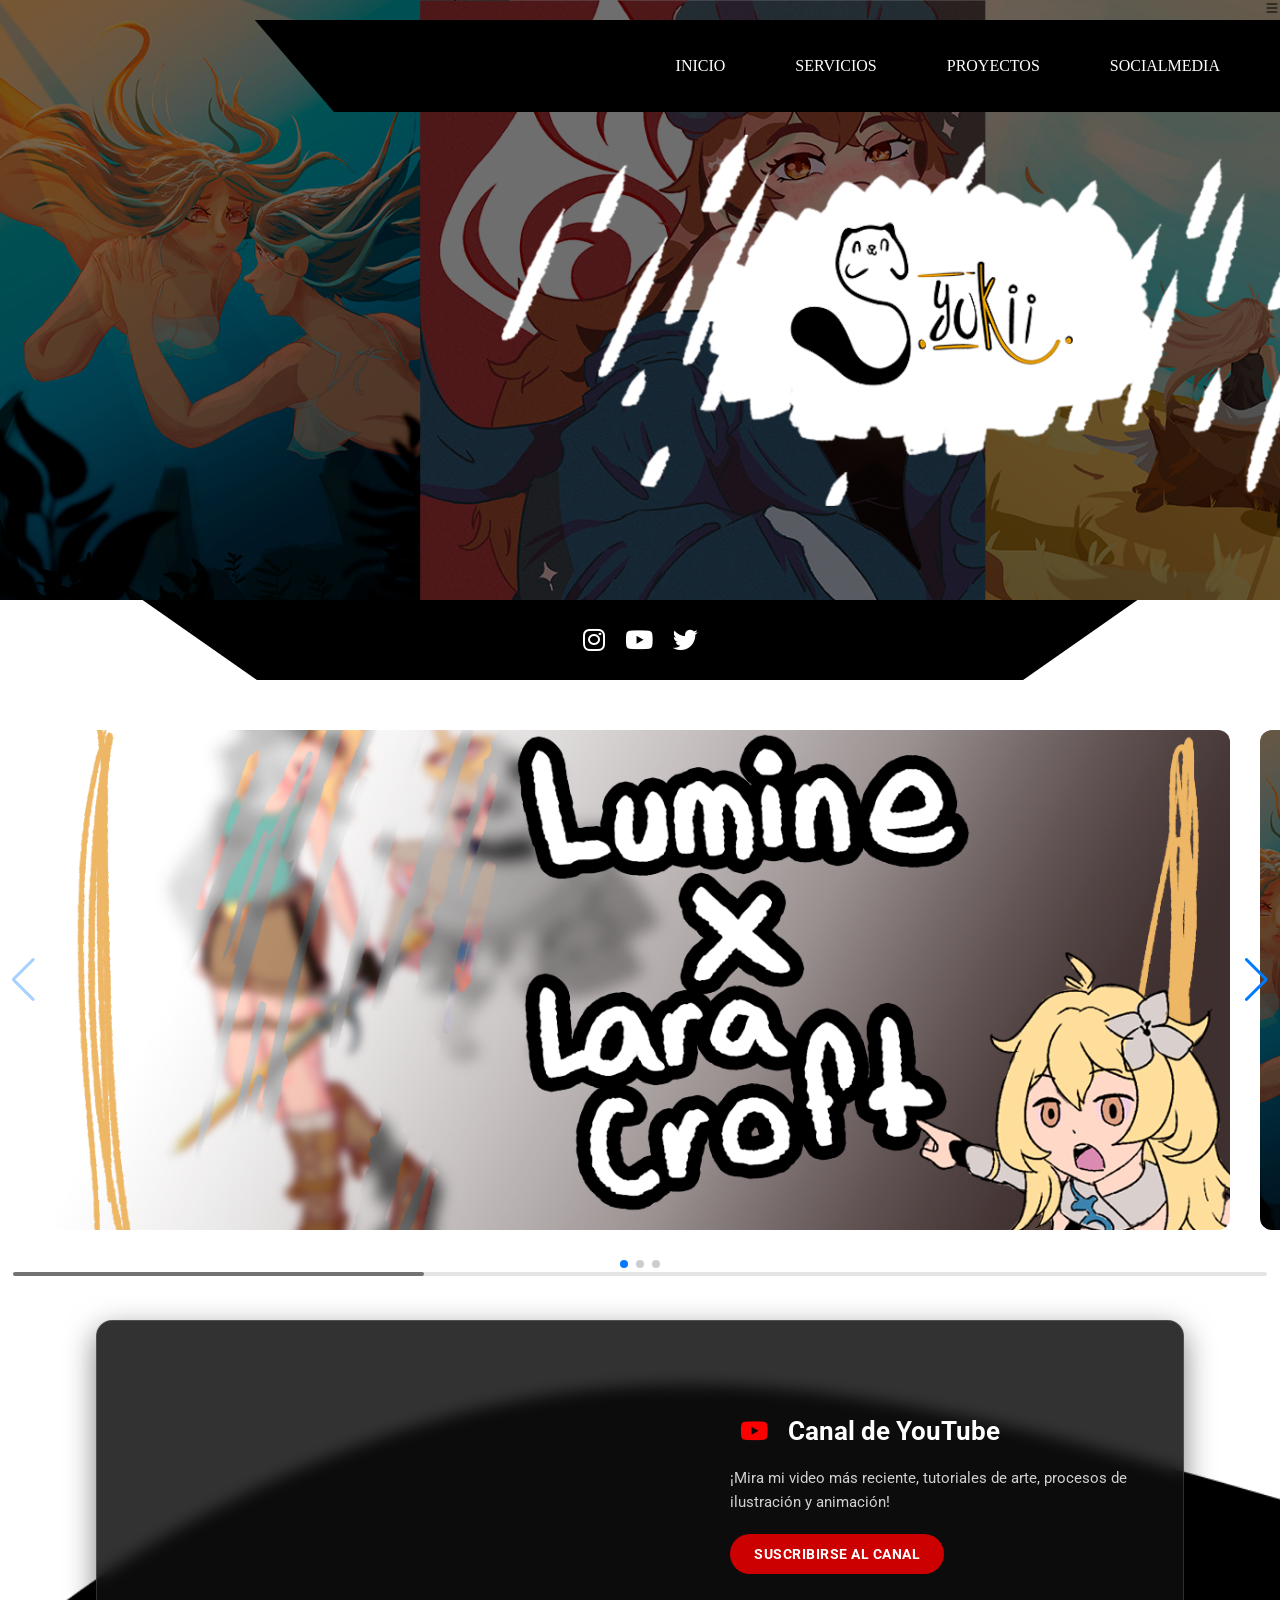
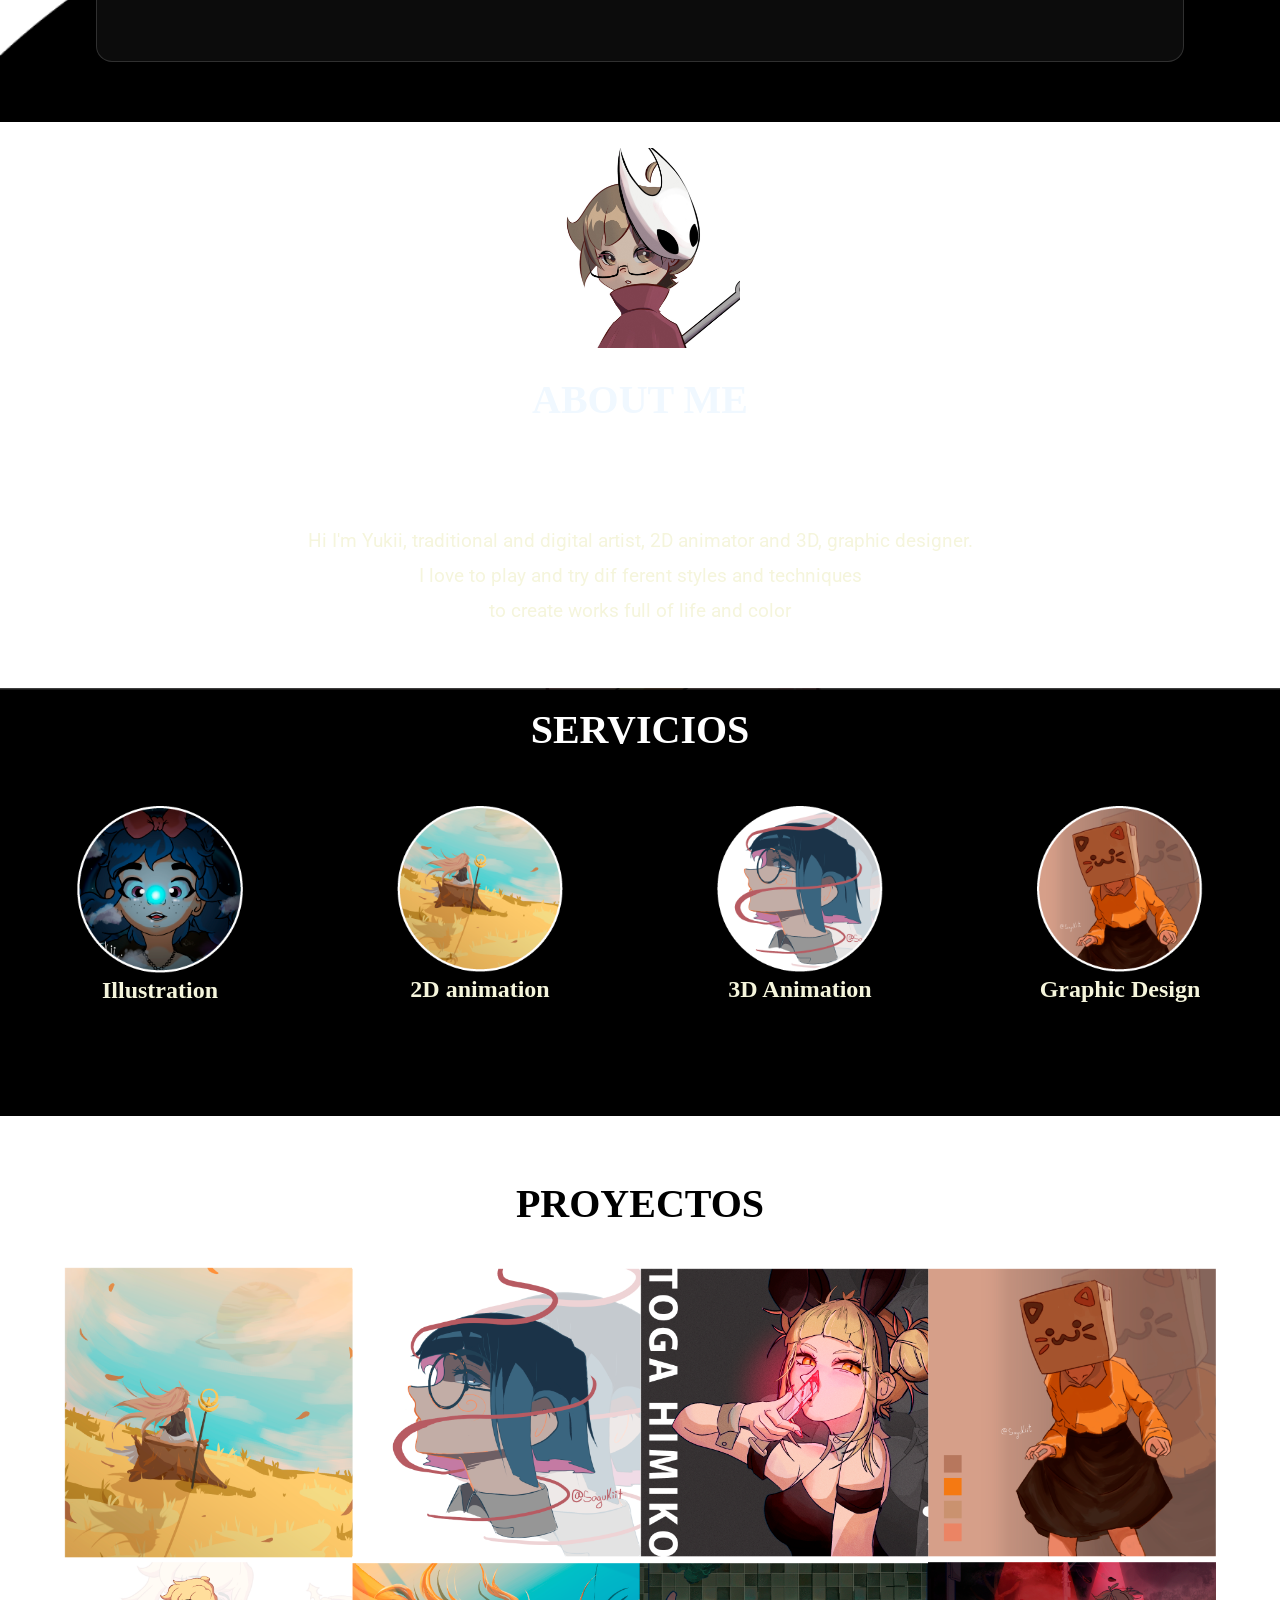
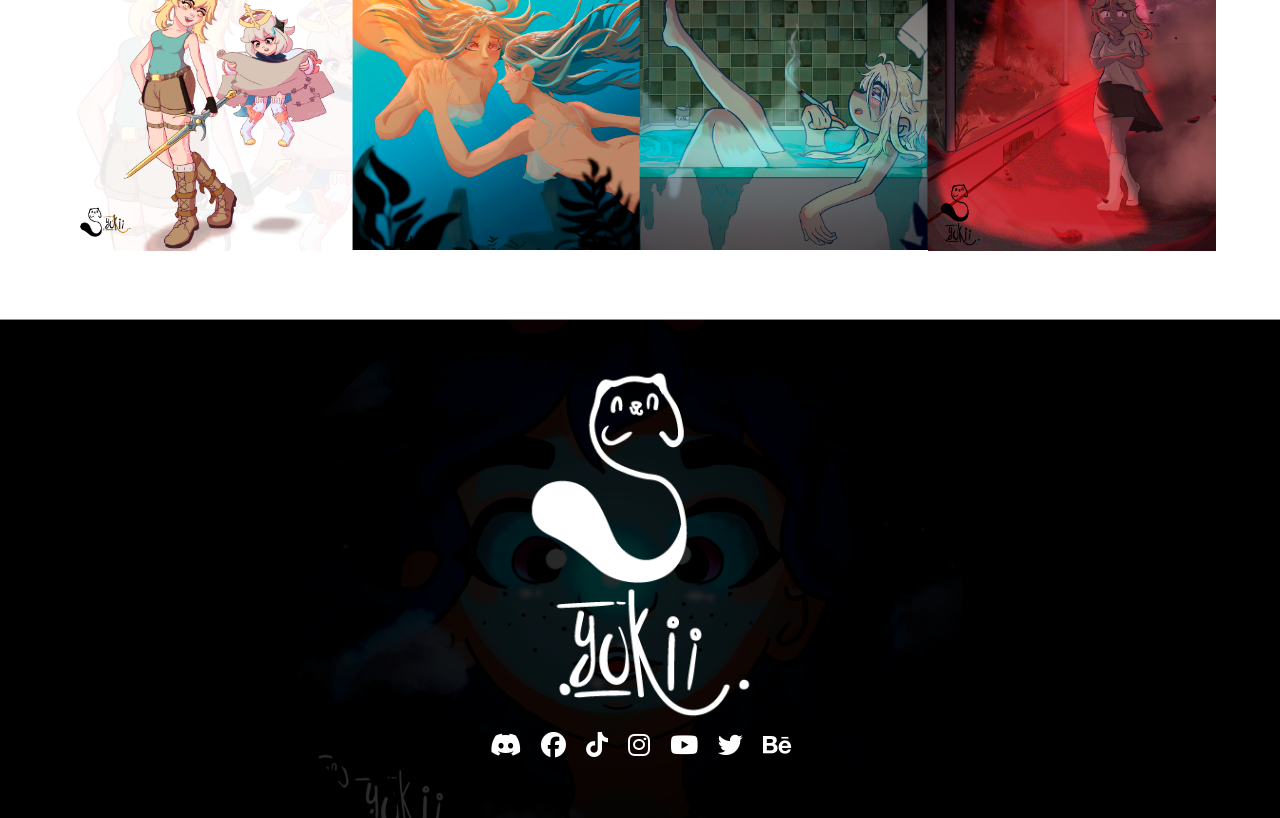
==== index.html @ 457fb171 "Fix HTML structure and improve formatting" ====
<!doctype html>
<html>
	<head>
	<meta charset="utf-8">
	<title>Sayukiit</title>
	<meta name="viewport"content="widht=device-widht, initial-scale=1.0">
	<link href="./estilo.css" rel="stylesheet" type="text/css">
	<link rel="stylesheet" href="https://cdnjs.cloudflare.com/ajax/libs/font-awesome/6.5.2/css/all.min.css" crossorigin="anonymous">
	<link rel="icon" href="img/yukicon3.jpg">
	<link rel="preconnect" href="https://fonts.googleapis.com">
	<link rel="preconnect" href="https://fonts.gstatic.com" crossorigin>
	<link href="https://fonts.googleapis.com/css2?family=Roboto:ital,wght@0,100;0,300;0,400;0,500;0,700;0,900;1,100;1,300;1,400;1,500;1,700;1,900&display=swap" rel="stylesheet">
	<link
	rel="stylesheet"
	href="https://cdn.jsdelivr.net/npm/swiper@11/swiper-bundle.min.css"
	/>
	<script src="https://cdn.jsdelivr.net/npm/swiper@11/swiper-bundle.min.js"></script>
	<link rel="stylesheet" href="https://cdn.jsdelivr.net/npm/swiper@11/swiper-bundle.min.css" />

	</head>
<body>
	<header>
		  
			<svg xmlns="http://www.w3.org/2000/svg" width="16" height="16" fill="currentColor" class="bi bi-list" viewBox="0 0 16 16">
			<path fill-rule="evenodd" d="M2.5 12a.5.5 0 0 1 .5-.5h10a.5.5 0 0 1 0 1H3a.5.5 0 0 1-.5-.5m0-4a.5.5 0 0 1 .5-.5h10a.5.5 0 0 1 0 1H3a.5.5 0 0 1-.5-.5m0-4a.5.5 0 0 1 .5-.5h10a.5.5 0 0 1 0 1H3a.5.5 0 0 1-.5-.5"/>
		  	</svg>
			<input type="checkbox" id="check">
		  	<label for="check" class="mos-menu">&#8801</label>
			<nav class="menu">
			<a href="#lastest_news">Inicio</a>
			<a href="#servicios">Servicios</a>
			<a href="#proyectos">Proyectos</a>
			<a href="#redes">Socialmedia</a>
			<label for="check" class="hide-menu">&#215</label>
			</nav>
			
			
			<div class="clear"></div>
			
	</header>
	
	<section id="lastest_news">
    <div class="media_bar">
        <a href="https://www.instagram.com/sayukiit/" target="_blank"><i class="fa-brands fa-instagram" style="color: #ffffff;"></i></a>
        <a href="https://www.youtube.com/@sayukiit" target="_blank"><i class="fa-brands fa-youtube" style="color: #ffffff;"></i></a>
        <a href="https://x.com/sayukiit_24" target="_blank"><i class="fa-brands fa-twitter" style="color: #ffffff;"></i></a>
    </div>

    <!-- Slider Swiper con enlaces -->
    <div class="swiper" style="padding: 50px;">
        <div class="swiper-wrapper">
            <!-- Slide 1: Enlace a YouTube o Proyecto -->
            <div class="swiper-slide">
                <a href="https://www.youtube.com/@sayukiit" target="_blank" class="slide-link" style="background-image: url('img/mineatura 2.png');">
                    <div class="slide-overlay">
                        <span>Ver en YouTube <i class="fa-brands fa-youtube"></i></span>
                    </div>
                </a>
            </div>

            <!-- Slide 2: Enlace a Instagram / Portafolio -->
            <div class="swiper-slide">
                <a href="https://www.instagram.com/sayukiit/" target="_blank" class="slide-link" style="background-image: url('img/sayukiit_banner.png');">
                    <div class="slide-overlay">
                        <span>Visitar Instagram <i class="fa-brands fa-instagram"></i></span>
                    </div>
                </a>
            </div>

            <!-- Slide 3: Enlace a Twitter / X o Behance -->
            <div class="swiper-slide">
                <a href="https://www.behance.net/syukiit" target="_blank" class="slide-link" style="background-image: url('img/sayukiit_naracroft.png');">
                    <div class="slide-overlay">
                        <span>Ver en Behance <i class="fa-brands fa-twitter"></i></span>
                    </div>
                </a>
            </div>
        </div>

        <div class="swiper-pagination"></div>
        <div class="swiper-button-prev"></div>
        <div class="swiper-button-next"></div>
        <div class="swiper-scrollbar"></div>
    </div>

    <!-- Banner Destacado de YouTube -->
    <div class="yt-featured-banner">
        <div class="yt-content">
            <div class="yt-video-wrapper">
                <!-- Reemplaza ID_DEL_VIDEO por el ID de tu video más reciente -->
                <iframe 
                    src="https://youtu.be/rhbFWE4idHI?si=NEuP9lQ5Q60zVqEo" 
                    title="Último Video" 
                    frameborder="0" 
                    allow="accelerometer; autoplay; clipboard-write; encrypted-media; gyroscope; picture-in-picture" 
                    allowfullscreen>
                </iframe>
            </div>
            <div class="yt-info">
                <h2><i class="fa-brands fa-youtube" style="color: #ff0000;"></i> Canal de YouTube</h2>
                <p>¡Mira mi video más reciente, tutoriales de arte, procesos de ilustración y animación!</p>
                <a href="https://www.youtube.com/@sayukiit?sub_confirmation=1" target="_blank" class="yt-subscribe-btn">
                    Suscribirse al canal
                </a>
            </div>
        </div>
    </div>
</section>
	<section id="about_me">
		<img src="img/yukicon3.jpg" style="height: 200px; width: auto;" alt="">
		<h1 style="color: aliceblue; padding: 2%;">ABOUT ME</h1>
	<div class="sobremi">
	  <br>
	  <p>Hi I'm Yukii, traditional and digital artist, 2D animator 
		and 3D, graphic designer.<br> I love to play and try dif
		ferent styles and techniques <br>to create works full of life and color</p>
		<br>
     </div>
	</section>


	<section id="servicios">
		<br>
		<h1 style="color: #ffffff;">SERVICIOS</h1>
	<div class="cont_serv">
      <div class="servicios1"><img src="img/sayukiit_illustration.png" alt=""/><h2>Illustration</h2></div>
      <div class="servicios2"><img src="img/sayukiit_2danimation.png" alt=""/><h2>2D animation</h2></div>
      <div class="servicios3"><img src="img/sayukiit_3danimation.png" alt=""/><h2> 3D Animation</h2></div>
	  <div class="servicios4"><img src="img/sayukiit_graphidesign.png" alt=""/><h2>Graphic Design</h2></div>
     </div>
	</section>
	
	<section id="proyectos">
		<h1>PROYECTOS</h1>
	<div class="cont_proy">
      <div class="proyectos1"><img src="img/sayukiit_atena.png" alt=""/></div>
      <div class="proyectos2"><img src="img/sayukiit_yelan.png" alt=""/></div>
      <div class="proyectos3"><img src="img/sayukiit_toga.png" alt=""/></div>
      <div class="proyectos4"><img src="img/sayukiit_catbox.png" alt=""/></div>
	  <div class="proyectos5"><img src="img/sayukiit_naracroft.png" alt=""/></div>
      <div class="proyectos6"><img src="img/sayukiit_bea.png" alt=""/></div>
      <div class="proyectos7"><img src="img/sayukiit_shower.png" alt=""/></div>
      <div class="proyectos8"><img src="img/sayukiit_street.png" alt=""/></div>
	</div>
	<!-- <div class="display_button"><img src="img/display_button.png" alt=""></div> -->
	</section>
	<!-- ------------------------------------------------------ -->
	<script src="https://cdn.jsdelivr.net/npm/swiper@11/swiper-bundle.min.js"></script>
	<script>
		var swiper = new Swiper(".swiper", {
		  spaceBetween: 30,
		  pagination: {
			el: ".swiper-pagination",},
			navigation: {
    		nextEl: '.swiper-button-next',
    		prevEl: '.swiper-button-prev',},
			scrollbar: {
    		el: '.swiper-scrollbar',
 	 		},
		  },
		);
		
	  </script>
	<!-- ------------------------------------------------------ -->
	<footer>
		<img src="img/sayukiit_logo.png" height="350px" alt="">
		<div class="redes">
			<i class="fa-brands fa-discord" style="color: #ffffff;"></a></i>
			<i class="fa-brands fa-facebook" style="color: #ffffff;"></i>
			<i class="fa-brands fa-tiktok" style="color: #ffffff;"></i>
			<i class="fa-brands fa-instagram" style="color: #ffffff;"></i>
			<i class="fa-brands fa-youtube" style="color: #ffffff;"></i>
			<i class="fa-brands fa-twitter" style="color: #ffffff;"></i>
			<i class="fa-brands fa-behance" style="color: #ffffff;"></i>
		</div>
	</footer>
---- estilo.css ----
@charset "utf-8";
.roboto-thin {
	font-family: "Roboto", sans-serif;
	font-weight: 100;
	font-style: normal;
  }
  
  .roboto-light {
	font-family: "Roboto", sans-serif;
	font-weight: 300;
	font-style: normal;
  }
  
  .roboto-regular {
	font-family: "Roboto", sans-serif;
	font-weight: 400;
	font-style: normal;
  }
  
  .roboto-medium {
	font-family: "Roboto", sans-serif;
	font-weight: 500;
	font-style: normal;
  }
  
  .roboto-bold {
	font-family: "Roboto", sans-serif;
	font-weight: 700;
	font-style: normal;
  }
  
  .roboto-black {
	font-family: "Roboto", sans-serif;
	font-weight: 900;
	font-style: normal;
  }
  
  .roboto-thin-italic {
	font-family: "Roboto", sans-serif;
	font-weight: 100;
	font-style: italic;
  }
  
  .roboto-light-italic {
	font-family: "Roboto", sans-serif;
	font-weight: 300;
	font-style: italic;
  }
  
  .roboto-regular-italic {
	font-family: "Roboto", sans-serif;
	font-weight: 400;
	font-style: italic;
  }
  
  .roboto-medium-italic {
	font-family: "Roboto", sans-serif;
	font-weight: 500;
	font-style: italic;
  }
  
  .roboto-bold-italic {
	font-family: "Roboto", sans-serif;
	font-weight: 700;
	font-style: italic;
  }
  
  .roboto-black-italic {
	font-family: "Roboto", sans-serif;
	font-weight: 900;
	font-style: italic;
  }
  
/* CSS Document */
*{
	box-sizing: border-box;
	margin:0;
}
.clear{
	clear: both;
}
body{
	margin: 0;
}
h1{
	text-align: center;
	font-size: 40px;
	margin-bottom: 40px;
}
header{
	height: 600px;
	background-image: url("img/sayukiit_banner.png");
	background-size: cover;
	background-repeat: no-repeat;
	flex-wrap: wrap;
	text-align: right;
	
}
nav{
	/* background-color: black; */
	background-image: url("img/services_bar_inicio.png");
	background-repeat: no-repeat;
	background-position: right;
	height: 92px;
	color: #ffffff;
	padding: 0 50px;
	justify-content: space-between;
	align-items: center;
	display: flex;
	flex-wrap: wrap;
	padding-left: 52%;
}
.menu a{
	color: #ffffff;
	text-transform: uppercase;
	text-decoration: none;
	padding: 0 10px;
	transition: 0.4s;
}
.mos-menu,
.hide-menu{
	font-size: 30px;
	cursor: pointer;
	display: none;
}
.mos-menu{
	order: 1;
}
.menu a:hover,
.mos-menu:hover,
.hide-menu:hover{
	color: rgb(226, 162, 43);
}
#check{
	display: none;
}
#lastest_news{
	background-image: url(img/Cola_fondo.png);
	background-repeat: no-repeat;
	background-size: cover;
	height: 800px;
}
/* -------------------- */
.swiper {
	height: 600px;
  }
.swiper-slide{
	text-align: center;
      font-size: 18px;
      background-size: cover;
      display: flex;
      justify-content: center;
      align-items: center;
  }

  /* ----------------------- */
.media_bar{
	background-image: url(img/socialmedia_bar_inicio.png);
	height: 80px;
	background-repeat: no-repeat;
	background-position:center ;
	display: flex;
	align-items: center;
	justify-content: center;
}
#about_me{
	background-image: url(img/sayukiit_naracroft_banner.png);
	background-size: cover;
	background-repeat: no-repeat;
	text-align: center;
	padding: 2%;
	background-attachment: fixed;
}
.sobremi{
	color: beige;
	font-family: "Roboto", sans-serif;
	font-style: italic;
	line-height: 35px;
	font-style: normal;
	font-size:larger
}
#servicios{
	background-image: url(img/services_bar.png);
	background-repeat: no-repeat;
	text-align: center;
	padding-bottom: 100px;

}
.cont_serv{

	display: flex;
	flex-wrap: wrap;
	justify-content: space-around;
	color: beige;
	text-align: center;
	
}

#proyectos{
	color:rgb(0, 0, 0);
	background-color:#ffffff;
	padding: 5%;
}
.cont_proy{
	display: flex;
	flex-wrap: wrap;
	justify-content: space-around;
}

.servicios1, .servicios2, .servicios3, .servicios4 {
	width: 15%;
	padding: 1%;
}

.servicios1 img, .servicios2 img, .servicios3 img, .servicios4 img{
	width: 100%;
}

.proyectos1, .proyectos2, .proyectos3, .proyectos4, .proyectos5,.proyectos6,.proyectos7,.proyectos8 {
	align-content: center;
	width: 25%;
}
.proyectos1 img, .proyectos2 img, .proyectos3 img, .proyectos4 img, .proyectos5 img,.proyectos6 img,.proyectos7 img,.proyectos8 img {
	width: 100%;
}

footer{
	background-image: url(img/sayukiit_bannerfinal.png);
	background-size: cover;
	background-repeat: no-repeat;
	padding: 50px;
	text-align: center;
	height: auto;
}

.redes{
	display: flex;
	align-items: center;
	justify-content: center;
}
.fa-brands{
	
	font-size: 25px;
	margin: 10px;
	
}
/* Altura dinámica para permitir el banner de YouTube */
#lastest_news {
    height: auto;
    padding-bottom: 60px;
}

/* Enlaces dentro de los Slides */
.slide-link {
    width: 100%;
    height: 100%;
    display: flex;
    justify-content: center;
    align-items: flex-end;
    background-size: cover;
    background-position: center;
    text-decoration: none;
    position: relative;
    border-radius: 12px;
    overflow: hidden;
}

.slide-overlay {
    width: 100%;
    padding: 15px;
    background: linear-gradient(to top, rgba(0, 0, 0, 0.75), transparent);
    color: #ffffff;
    font-family: "Roboto", sans-serif;
    font-size: 1.1rem;
    font-weight: 500;
    opacity: 0;
    transition: opacity 0.3s ease;
}

.slide-link:hover .slide-overlay {
    opacity: 1;
}

/* Banner de YouTube Destacado */
.yt-featured-banner {
    width: 85%;
    max-width: 1100px;
    margin: 40px auto 0 auto;
    background: rgba(15, 15, 15, 0.85);
    border: 1px solid rgba(255, 255, 255, 0.15);
    border-radius: 16px;
    padding: 25px;
    box-shadow: 0 10px 30px rgba(0, 0, 0, 0.5);
    backdrop-filter: blur(8px);
}

.yt-content {
    display: flex;
    gap: 30px;
    align-items: center;
    justify-content: center;
    flex-wrap: wrap;
}

.yt-video-wrapper {
    flex: 1 1 450px;
    position: relative;
    padding-bottom: 28%; /* Aspect ratio 16:9 */
    height: 0;
    min-height: 250px;
    border-radius: 10px;
    overflow: hidden;
}

.yt-video-wrapper iframe {
    position: absolute;
    top: 0;
    left: 0;
    width: 100%;
    height: 100%;
}

.yt-info {
    flex: 1 1 300px;
    color: #ffffff;
    font-family: "Roboto", sans-serif;
    text-align: left;
}

.yt-info h2 {
    font-size: 26px;
    margin-bottom: 12px;
    display: flex;
    align-items: center;
    gap: 10px;
}

.yt-info p {
    font-size: 15px;
    color: #d1d1d1;
    line-height: 1.6;
    margin-bottom: 20px;
}

.yt-subscribe-btn {
    display: inline-block;
    background-color: #cc0000;
    color: #ffffff;
    padding: 12px 24px;
    border-radius: 25px;
    text-decoration: none;
    font-weight: 700;
    font-size: 14px;
    text-transform: uppercase;
    letter-spacing: 0.5px;
    transition: background-color 0.3s ease, transform 0.2s ease;
}

.yt-subscribe-btn:hover {
    background-color: #ff0000;
    transform: scale(1.04);
}

/* Ajustes Responsivos */
@media only screen and (max-width: 767px) {
    .yt-info {
        text-align: center;
    }
    .yt-video-wrapper {
        min-height: 200px;
        width: 100%;
    }
}
/* ---------------------------------------------- */
@media only screen and (min-width: 768px) and (max-width: 1023px){ /* Inicio código para tablets*/

.mos-menu,
.hide-menu{
	display: block;
	right: 0;
}
.menu{
	background: rgb(78, 80, 80);
	position: fixed;
	width: 100%;
	height: 100vh;
	left: 0;
	flex-direction: column;
	right: 100%;
	top: 0;
	padding: 50px 0px;
	z-index: 100;
	
}
.menu a{
	display: fixed;
	padding: 20px;
	transition: 0.8s;
	text-align: center;
}
.hide-menu{
	position: absolute;
	top: 40px;
	right: 40;
}
#check:checked ~ .menu{
	right: 0;
}
.servicios1, .servicios2, .servicios3, .servicios4 {
	width: 15%;
}

.proyectos1, .proyectos2, .proyectos3, .proyectos4, .proyectos5,.proyectos6,.proyectos7,.proyectos8 {
	width: 50%;
}
/* ---------------------------------------------- */
} /*Fin código para tablets*/

@media only screen and (max-width: 767px){ /*Inicio código para teléfonos*/

.servicios1, .servicios2, .servicios3, .servicios4 {
	width: 100%;
}

.proyectos1, .proyectos2, .proyectos3, .proyectos4, .proyectos5,.proyectos6,.proyectos7,.proyectos8 {
	width: 100%;
}
}
 /*Fin código para teléfonos*/

@charset "utf-8";
.roboto-thin {
	font-family: "Roboto", sans-serif;
	font-weight: 100;
	font-style: normal;
  }
  
  .roboto-light {
	font-family: "Roboto", sans-serif;
	font-weight: 300;
	font-style: normal;
  }
  
  .roboto-regular {
	font-family: "Roboto", sans-serif;
	font-weight: 400;
	font-style: normal;
  }
  
  .roboto-medium {
	font-family: "Roboto", sans-serif;
	font-weight: 500;
	font-style: normal;
  }
  
  .roboto-bold {
	font-family: "Roboto", sans-serif;
	font-weight: 700;
	font-style: normal;
  }
  
  .roboto-black {
	font-family: "Roboto", sans-serif;
	font-weight: 900;
	font-style: normal;
  }
  
  .roboto-thin-italic {
	font-family: "Roboto", sans-serif;
	font-weight: 100;
	font-style: italic;
  }
  
  .roboto-light-italic {
	font-family: "Roboto", sans-serif;
	font-weight: 300;
	font-style: italic;
  }
  
  .roboto-regular-italic {
	font-family: "Roboto", sans-serif;
	font-weight: 400;
	font-style: italic;
  }
  
  .roboto-medium-italic {
	font-family: "Roboto", sans-serif;
	font-weight: 500;
	font-style: italic;
  }
  
  .roboto-bold-italic {
	font-family: "Roboto", sans-serif;
	font-weight: 700;
	font-style: italic;
  }
  
  .roboto-black-italic {
	font-family: "Roboto", sans-serif;
	font-weight: 900;
	font-style: italic;
  }
  
/* CSS Document */
*{
	box-sizing: border-box;
	margin:0;
}
.clear{
	clear: both;
}
body{
	margin: 0;
}
h1{
	text-align: center;
	font-size: 40px;
	margin-bottom: 40px;
}
header{
	height: 600px;
	background-image: url("img/sayukiit_banner.png");
	background-size: cover;
	background-repeat: no-repeat;
	flex-wrap: wrap;
	text-align: right;
	
}
nav{
	/* background-color: black; */
	background-image: url("img/services_bar_inicio.png");
	background-repeat: no-repeat;
	background-position: right;
	height: 92px;
	color: #ffffff;
	padding: 0 50px;
	justify-content: space-between;
	align-items: center;
	display: flex;
	flex-wrap: wrap;
	padding-left: 52%;
}
.menu a{
	color: #ffffff;
	text-transform: uppercase;
	text-decoration: none;
	padding: 0 10px;
	transition: 0.4s;
}
.mos-menu,
.hide-menu{
	font-size: 30px;
	cursor: pointer;
	display: none;
}
.mos-menu{
	order: 1;
}
.menu a:hover,
.mos-menu:hover,
.hide-menu:hover{
	color: rgb(226, 162, 43);
}
#check{
	display: none;
}
#lastest_news{
	background-image: url(img/Cola_fondo.png);
	background-repeat: no-repeat;
	background-size: cover;
	height: 800px;
}
/* -------------------- */
.swiper {
	height: 600px;
  }
.swiper-slide{
	text-align: center;
      font-size: 18px;
      background-size: cover;
      display: flex;
      justify-content: center;
      align-items: center;
  }

  /* ----------------------- */
.media_bar{
	background-image: url(img/socialmedia_bar_inicio.png);
	height: 80px;
	background-repeat: no-repeat;
	background-position:center ;
	display: flex;
	align-items: center;
	justify-content: center;
}
#about_me{
	background-image: url(img/sayukiit_naracroft_banner.png);
	background-size: cover;
	background-repeat: no-repeat;
	text-align: center;
	padding: 2%;
	background-attachment: fixed;
}
.sobremi{
	color: beige;
	font-family: "Roboto", sans-serif;
	font-style: italic;
	line-height: 35px;
	font-style: normal;
	font-size:larger
}
#servicios{
	background-image: url(img/services_bar.png);
	background-repeat: no-repeat;
	text-align: center;
	padding-bottom: 100px;

}
.cont_serv{

	display: flex;
	flex-wrap: wrap;
	justify-content: space-around;
	color: beige;
	text-align: center;
	
}

#proyectos{
	color:rgb(0, 0, 0);
	background-color:#ffffff;
	padding: 5%;
}
.cont_proy{
	display: flex;
	flex-wrap: wrap;
	justify-content: space-around;
}

.servicios1, .servicios2, .servicios3, .servicios4 {
	width: 15%;
	padding: 1%;
}

.servicios1 img, .servicios2 img, .servicios3 img, .servicios4 img{
	width: 100%;
}

.proyectos1, .proyectos2, .proyectos3, .proyectos4, .proyectos5,.proyectos6,.proyectos7,.proyectos8 {
	align-content: center;
	width: 25%;
}
.proyectos1 img, .proyectos2 img, .proyectos3 img, .proyectos4 img, .proyectos5 img,.proyectos6 img,.proyectos7 img,.proyectos8 img {
	width: 100%;
}

footer{
	background-image: url(img/sayukiit_bannerfinal.png);
	background-size: cover;
	background-repeat: no-repeat;
	padding: 50px;
	text-align: center;
	height: auto;
}

.redes{
	display: flex;
	align-items: center;
	justify-content: center;
}
.fa-brands{
	
	font-size: 25px;
	margin: 10px;
	
}
/* Altura dinámica para permitir el banner de YouTube */
#lastest_news {
    height: auto;
    padding-bottom: 60px;
}

/* Enlaces dentro de los Slides */
.slide-link {
    width: 100%;
    height: 100%;
    display: flex;
    justify-content: center;
    align-items: flex-end;
    background-size: cover;
    background-position: center;
    text-decoration: none;
    position: relative;
    border-radius: 12px;
    overflow: hidden;
}

.slide-overlay {
    width: 100%;
    padding: 15px;
    background: linear-gradient(to top, rgba(0, 0, 0, 0.75), transparent);
    color: #ffffff;
    font-family: "Roboto", sans-serif;
    font-size: 1.1rem;
    font-weight: 500;
    opacity: 0;
    transition: opacity 0.3s ease;
}

.slide-link:hover .slide-overlay {
    opacity: 1;
}

/* Banner de YouTube Destacado */
.yt-featured-banner {
    width: 85%;
    max-width: 1100px;
    margin: 40px auto 0 auto;
    background: rgba(15, 15, 15, 0.85);
    border: 1px solid rgba(255, 255, 255, 0.15);
    border-radius: 16px;
    padding: 25px;
    box-shadow: 0 10px 30px rgba(0, 0, 0, 0.5);
    backdrop-filter: blur(8px);
}

.yt-content {
    display: flex;
    gap: 30px;
    align-items: center;
    justify-content: center;
    flex-wrap: wrap;
}

.yt-video-wrapper {
    flex: 1 1 450px;
    position: relative;
    padding-bottom: 28%; /* Aspect ratio 16:9 */
    height: 0;
    min-height: 250px;
    border-radius: 10px;
    overflow: hidden;
}

.yt-video-wrapper iframe {
    position: absolute;
    top: 0;
    left: 0;
    width: 100%;
    height: 100%;
}

.yt-info {
    flex: 1 1 300px;
    color: #ffffff;
    font-family: "Roboto", sans-serif;
    text-align: left;
}

.yt-info h2 {
    font-size: 26px;
    margin-bottom: 12px;
    display: flex;
    align-items: center;
    gap: 10px;
}

.yt-info p {
    font-size: 15px;
    color: #d1d1d1;
    line-height: 1.6;
    margin-bottom: 20px;
}

.yt-subscribe-btn {
    display: inline-block;
    background-color: #cc0000;
    color: #ffffff;
    padding: 12px 24px;
    border-radius: 25px;
    text-decoration: none;
    font-weight: 700;
    font-size: 14px;
    text-transform: uppercase;
    letter-spacing: 0.5px;
    transition: background-color 0.3s ease, transform 0.2s ease;
}

.yt-subscribe-btn:hover {
    background-color: #ff0000;
    transform: scale(1.04);
}

/* Ajustes Responsivos */
@media only screen and (max-width: 767px) {
    .yt-info {
        text-align: center;
    }
    .yt-video-wrapper {
        min-height: 200px;
        width: 100%;
    }
}
/* ---------------------------------------------- */
@media only screen and (min-width: 768px) and (max-width: 1023px){ /* Inicio código para tablets*/

.mos-menu,
.hide-menu{
	display: block;
	right: 0;
}
.menu{
	background: rgb(78, 80, 80);
	position: fixed;
	width: 100%;
	height: 100vh;
	left: 0;
	flex-direction: column;
	right: 100%;
	top: 0;
	padding: 50px 0px;
	z-index: 100;
	
}
.menu a{
	display: fixed;
	padding: 20px;
	transition: 0.8s;
	text-align: center;
}
.hide-menu{
	position: absolute;
	top: 40px;
	right: 40;
}
#check:checked ~ .menu{
	right: 0;
}
.servicios1, .servicios2, .servicios3, .servicios4 {
	width: 15%;
}

.proyectos1, .proyectos2, .proyectos3, .proyectos4, .proyectos5,.proyectos6,.proyectos7,.proyectos8 {
	width: 50%;
}
/* ---------------------------------------------- */
} /*Fin código para tablets*/

@media only screen and (max-width: 767px){ /*Inicio código para teléfonos*/

.servicios1, .servicios2, .servicios3, .servicios4 {
	width: 100%;
}

.proyectos1, .proyectos2, .proyectos3, .proyectos4, .proyectos5,.proyectos6,.proyectos7,.proyectos8 {
	width: 100%;
}
}
 /*Fin código para teléfonos*/
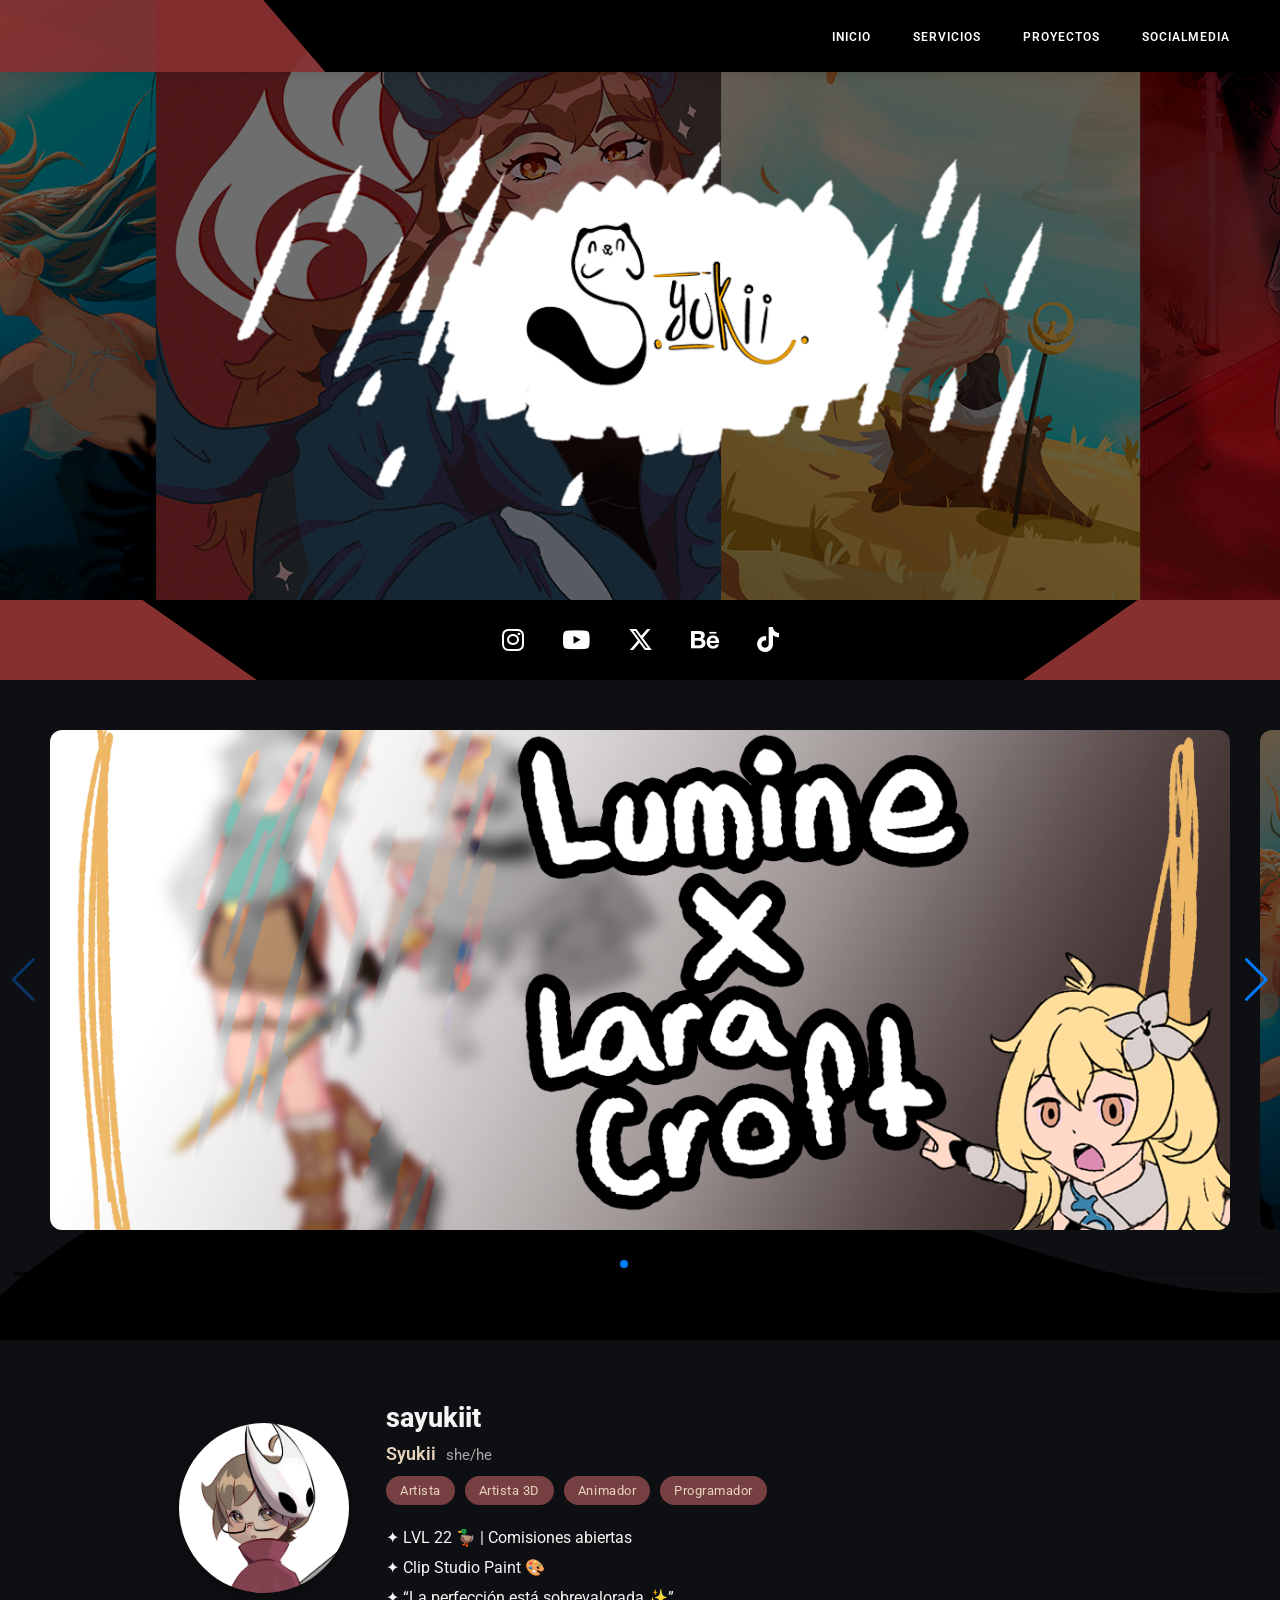
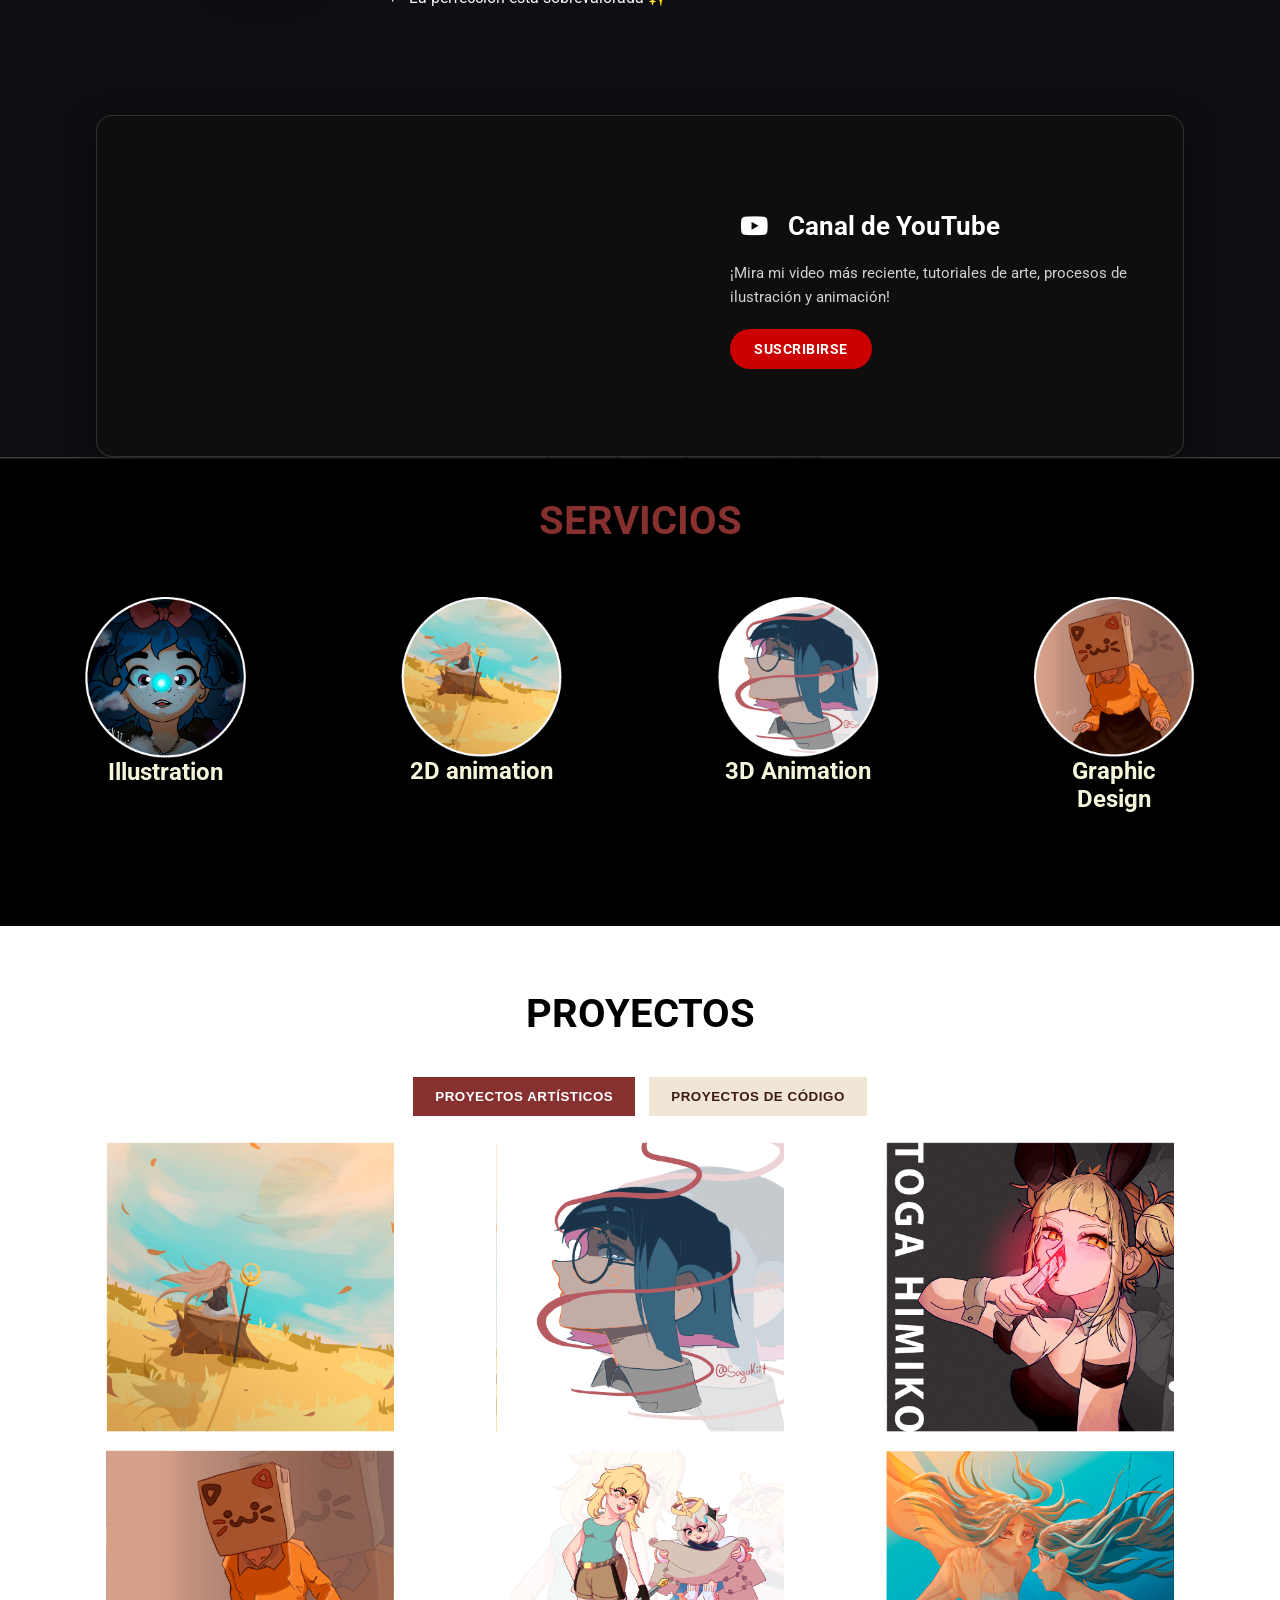
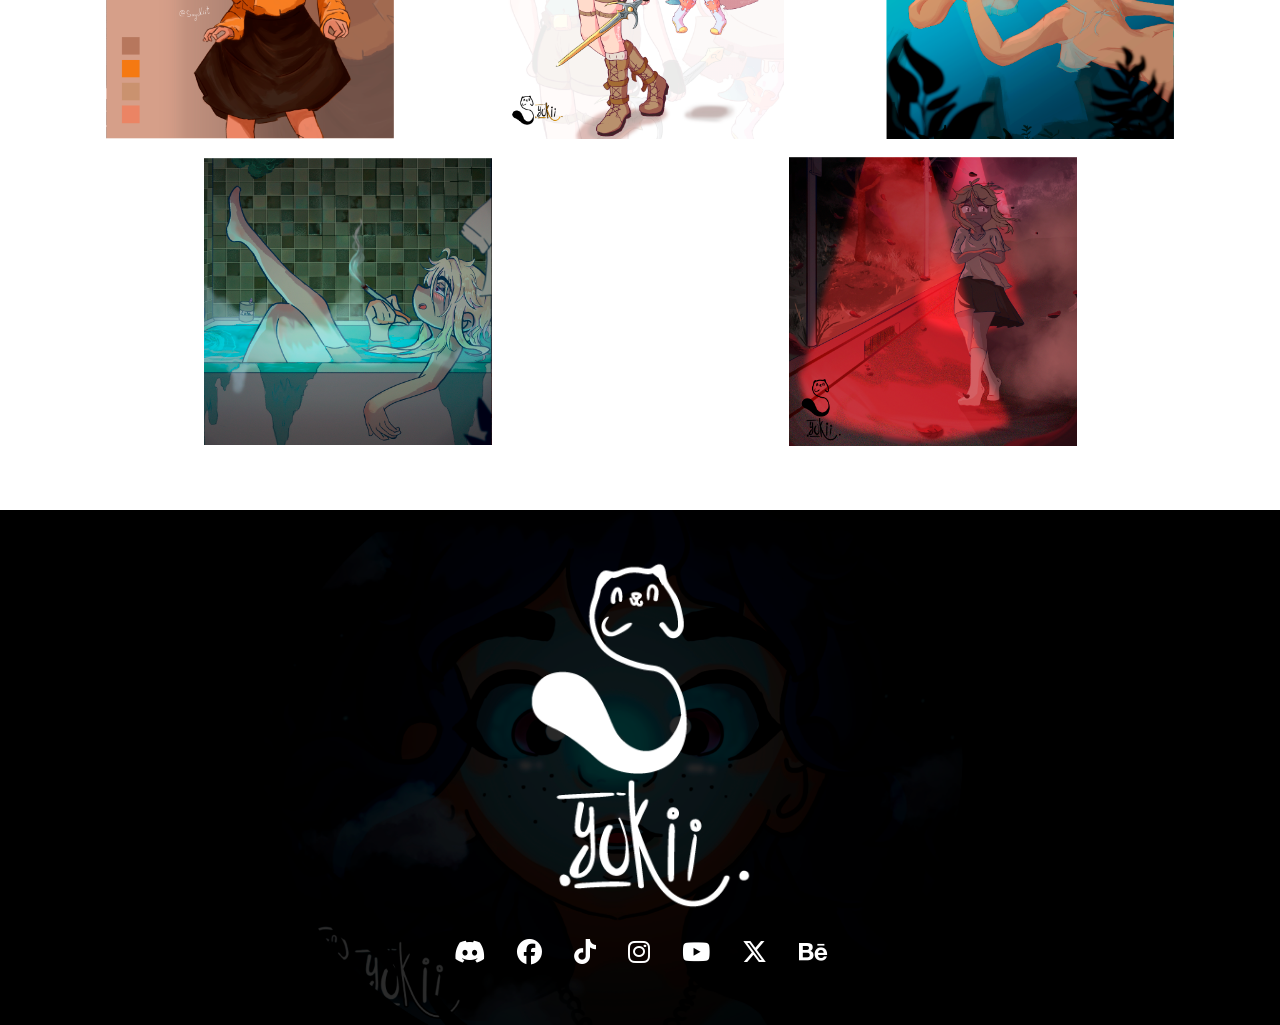
==== commit 215afa39: "V2" ====
--- a/index.html
+++ b/index.html
@@ -1,176 +1,185 @@
 <!doctype html>
-<html>
-	<head>
-	<meta charset="utf-8">
-	<title>Sayukiit</title>
-	<meta name="viewport"content="widht=device-widht, initial-scale=1.0">
-	<link href="./estilo.css" rel="stylesheet" type="text/css">
-	<link rel="stylesheet" href="https://cdnjs.cloudflare.com/ajax/libs/font-awesome/6.5.2/css/all.min.css" crossorigin="anonymous">
-	<link rel="icon" href="img/yukicon3.jpg">
-	<link rel="preconnect" href="https://fonts.googleapis.com">
-	<link rel="preconnect" href="https://fonts.gstatic.com" crossorigin>
-	<link href="https://fonts.googleapis.com/css2?family=Roboto:ital,wght@0,100;0,300;0,400;0,500;0,700;0,900;1,100;1,300;1,400;1,500;1,700;1,900&display=swap" rel="stylesheet">
-	<link
-	rel="stylesheet"
-	href="https://cdn.jsdelivr.net/npm/swiper@11/swiper-bundle.min.css"
-	/>
-	<script src="https://cdn.jsdelivr.net/npm/swiper@11/swiper-bundle.min.js"></script>
-	<link rel="stylesheet" href="https://cdn.jsdelivr.net/npm/swiper@11/swiper-bundle.min.css" />
+<html lang="es">
+  <head>
+    <meta charset="utf-8">
+    <meta name="viewport" content="width=device-width, initial-scale=1.0">
+    <title>Sayukiit</title>
+    <link rel="icon" href="img/yukicon3.jpg">
+    <link rel="preconnect" href="https://fonts.googleapis.com">
+    <link rel="preconnect" href="https://fonts.gstatic.com" crossorigin>
+    <link rel="stylesheet" href="https://fonts.googleapis.com/css2?family=Roboto:wght@100;300;400;500;700;900&display=swap">
+    <link rel="stylesheet" href="https://cdnjs.cloudflare.com/ajax/libs/font-awesome/6.5.2/css/all.min.css" crossorigin="anonymous">
+    <link rel="stylesheet" href="https://cdn.jsdelivr.net/npm/swiper@11/swiper-bundle.min.css">
+    <link rel="stylesheet" href="./estilo.css">
+  </head>
+  <body>
+    <header class="site-header">
+      <nav class="menu" aria-label="Navegación principal">
+        <a href="#lastest_news">Inicio</a>
+        <a href="#servicios">Servicios</a>
+        <a href="#proyectos">Proyectos</a>
+        <a href="#redes">Socialmedia</a>
+      </nav>
+    </header>
 
-	</head>
-<body>
-	<header>
-		  
-			<svg xmlns="http://www.w3.org/2000/svg" width="16" height="16" fill="currentColor" class="bi bi-list" viewBox="0 0 16 16">
-			<path fill-rule="evenodd" d="M2.5 12a.5.5 0 0 1 .5-.5h10a.5.5 0 0 1 0 1H3a.5.5 0 0 1-.5-.5m0-4a.5.5 0 0 1 .5-.5h10a.5.5 0 0 1 0 1H3a.5.5 0 0 1-.5-.5m0-4a.5.5 0 0 1 .5-.5h10a.5.5 0 0 1 0 1H3a.5.5 0 0 1-.5-.5"/>
-		  	</svg>
-			<input type="checkbox" id="check">
-		  	<label for="check" class="mos-menu">&#8801</label>
-			<nav class="menu">
-			<a href="#lastest_news">Inicio</a>
-			<a href="#servicios">Servicios</a>
-			<a href="#proyectos">Proyectos</a>
-			<a href="#redes">Socialmedia</a>
-			<label for="check" class="hide-menu">&#215</label>
-			</nav>
-			
-			
-			<div class="clear"></div>
-			
-	</header>
-	
-	<section id="lastest_news">
-    <div class="media_bar">
-        <a href="https://www.instagram.com/sayukiit/" target="_blank"><i class="fa-brands fa-instagram" style="color: #ffffff;"></i></a>
-        <a href="https://www.youtube.com/@sayukiit" target="_blank"><i class="fa-brands fa-youtube" style="color: #ffffff;"></i></a>
-        <a href="https://x.com/sayukiit_24" target="_blank"><i class="fa-brands fa-twitter" style="color: #ffffff;"></i></a>
-    </div>
-
-    <!-- Slider Swiper con enlaces -->
-    <div class="swiper" style="padding: 50px;">
-        <div class="swiper-wrapper">
-            <!-- Slide 1: Enlace a YouTube o Proyecto -->
-            <div class="swiper-slide">
-                <a href="https://www.youtube.com/@sayukiit" target="_blank" class="slide-link" style="background-image: url('img/mineatura 2.png');">
-                    <div class="slide-overlay">
-                        <span>Ver en YouTube <i class="fa-brands fa-youtube"></i></span>
-                    </div>
-                </a>
-            </div>
-
-            <!-- Slide 2: Enlace a Instagram / Portafolio -->
-            <div class="swiper-slide">
-                <a href="https://www.instagram.com/sayukiit/" target="_blank" class="slide-link" style="background-image: url('img/sayukiit_banner.png');">
-                    <div class="slide-overlay">
-                        <span>Visitar Instagram <i class="fa-brands fa-instagram"></i></span>
-                    </div>
-                </a>
-            </div>
-
-            <!-- Slide 3: Enlace a Twitter / X o Behance -->
-            <div class="swiper-slide">
-                <a href="https://www.behance.net/syukiit" target="_blank" class="slide-link" style="background-image: url('img/sayukiit_naracroft.png');">
-                    <div class="slide-overlay">
-                        <span>Ver en Behance <i class="fa-brands fa-twitter"></i></span>
-                    </div>
-                </a>
-            </div>
+    <main>
+      <section id="lastest_news" class="hero-section">
+        <div class="media_bar" aria-label="Redes sociales">
+          <a href="https://www.instagram.com/sayukiit/" target="_blank" rel="noreferrer" aria-label="Instagram"><i class="fa-brands fa-instagram"></i></a>
+          <a href="https://www.youtube.com/@sayukiit" target="_blank" rel="noreferrer" aria-label="YouTube"><i class="fa-brands fa-youtube"></i></a>
+          <a href="https://x.com/sayukiit_24" target="_blank" rel="noreferrer" aria-label="X"><i class="fa-brands fa-x-twitter"></i></a>
+          <a href="https://www.behance.net/syukiit" target="_blank" rel="noreferrer" aria-label="Behance"><i class="fa-brands fa-behance"></i></a>
+          <a href="https://www.tiktok.com/@sayukiit" target="_blank" rel="noreferrer" aria-label="TikTok"><i class="fa-brands fa-tiktok"></i></a>
         </div>
 
-        <div class="swiper-pagination"></div>
-        <div class="swiper-button-prev"></div>
-        <div class="swiper-button-next"></div>
-        <div class="swiper-scrollbar"></div>
-    </div>
+        <div class="swiper hero-slider" aria-label="Carrusel de trabajos">
+          <div class="swiper-wrapper">
+            <div class="swiper-slide">
+              <a href="https://www.youtube.com/@sayukiit" target="_blank" rel="noreferrer" class="slide-link slide-one">
+                <div class="slide-overlay"><span>Ver en YouTube <i class="fa-brands fa-youtube"></i></span></div>
+              </a>
+            </div>
+            <div class="swiper-slide">
+              <a href="https://www.instagram.com/sayukiit/" target="_blank" rel="noreferrer" class="slide-link slide-two">
+                <div class="slide-overlay"><span>Visitar Instagram <i class="fa-brands fa-instagram"></i></span></div>
+              </a>
+            </div>
+            <div class="swiper-slide">
+              <a href="https://www.behance.net/syukiit" target="_blank" rel="noreferrer" class="slide-link slide-three">
+                <div class="slide-overlay"><span>Ver en Behance <i class="fa-brands fa-behance"></i></span></div>
+              </a>
+            </div>
+          </div>
 
-    <!-- Banner Destacado de YouTube -->
-    <div class="yt-featured-banner">
+          <div class="swiper-pagination"></div>
+          <div class="swiper-button-prev"></div>
+          <div class="swiper-button-next"></div>
+          <div class="swiper-scrollbar"></div>
+        </div>
+      </section>
+
+      <section id="about_me" class="about-section">
+        <div class="instagram-profile">
+          <div class="instagram-avatar">
+            <img src="img/yukicon3.jpg" alt="Perfil de Sayukiit">
+          </div>
+          <div class="instagram-info">
+            <div class="instagram-topline">
+              <div class="instagram-username">sayukiit</div>
+            </div>
+            <div class="instagram-topline">
+              <div class="instagram-name">Syukii</div>
+              <div class="instagram-pronouns">she/he</div>
+            </div>
+            <div class="instagram-tags" aria-label="Etiquetas de perfil">
+              <span class="tag-pill">Artista</span>
+              <span class="tag-pill">Artista 3D</span>
+              <span class="tag-pill">Animador</span>
+              <span class="tag-pill">Programador</span>
+            </div>
+            <ul class="instagram-bio">
+              <li>✦ LVL 22 🦆 | Comisiones abiertas</li>
+              <li>✦ Clip Studio Paint 🎨</li>
+              <li>✦ “La perfección está sobrevalorada ✨”</li>
+            </ul>
+          </div>
+        </div>
+      </section>
+
+      <div class="yt-featured-banner">
         <div class="yt-content">
-            <div class="yt-video-wrapper">
-                <!-- Reemplaza ID_DEL_VIDEO por el ID de tu video más reciente -->
-                <iframe 
-                    src="https://youtu.be/rhbFWE4idHI?si=NEuP9lQ5Q60zVqEo" 
-                    title="Último Video" 
-                    frameborder="0" 
-                    allow="accelerometer; autoplay; clipboard-write; encrypted-media; gyroscope; picture-in-picture" 
-                    allowfullscreen>
-                </iframe>
-            </div>
-            <div class="yt-info">
-                <h2><i class="fa-brands fa-youtube" style="color: #ff0000;"></i> Canal de YouTube</h2>
-                <p>¡Mira mi video más reciente, tutoriales de arte, procesos de ilustración y animación!</p>
-                <a href="https://www.youtube.com/@sayukiit?sub_confirmation=1" target="_blank" class="yt-subscribe-btn">
-                    Suscribirse al canal
-                </a>
-            </div>
+          <div class="yt-video-wrapper">
+            <iframe src="https://www.youtube.com/embed/rhbFWE4idHI?si=NEuP9lQ5Q60zVqEo" title="Último video" allow="accelerometer; autoplay; clipboard-write; encrypted-media; gyroscope; picture-in-picture; web-share" allowfullscreen></iframe>
+          </div>
+          <div class="yt-info">
+            <h2><i class="fa-brands fa-youtube"></i> Canal de YouTube</h2>
+            <p>¡Mira mi video más reciente, tutoriales de arte, procesos de ilustración y animación!</p>
+            <a href="https://www.youtube.com/@sayukiit?sub_confirmation=1" target="_blank" rel="noreferrer" class="yt-subscribe-btn">Suscribirse</a>
+          </div>
         </div>
-    </div>
-</section>
-	<section id="about_me">
-		<img src="img/yukicon3.jpg" style="height: 200px; width: auto;" alt="">
-		<h1 style="color: aliceblue; padding: 2%;">ABOUT ME</h1>
-	<div class="sobremi">
-	  <br>
-	  <p>Hi I'm Yukii, traditional and digital artist, 2D animator 
-		and 3D, graphic designer.<br> I love to play and try dif
-		ferent styles and techniques <br>to create works full of life and color</p>
-		<br>
-     </div>
-	</section>
+      </div>
 
+      <section id="servicios" class="services-section">
+        <h1>SERVICIOS</h1>
+        <div class="cont_serv">
+          <div class="servicios1"><img src="img/sayukiit_illustration.png" alt="Illustration"><h2>Illustration</h2></div>
+          <div class="servicios2"><img src="img/sayukiit_2danimation.png" alt="2D animation"><h2>2D animation</h2></div>
+          <div class="servicios3"><img src="img/sayukiit_3danimation.png" alt="3D animation"><h2>3D Animation</h2></div>
+          <div class="servicios4"><img src="img/sayukiit_graphidesign.png" alt="Graphic design"><h2>Graphic Design</h2></div>
+        </div>
+      </section>
 
-	<section id="servicios">
-		<br>
-		<h1 style="color: #ffffff;">SERVICIOS</h1>
-	<div class="cont_serv">
-      <div class="servicios1"><img src="img/sayukiit_illustration.png" alt=""/><h2>Illustration</h2></div>
-      <div class="servicios2"><img src="img/sayukiit_2danimation.png" alt=""/><h2>2D animation</h2></div>
-      <div class="servicios3"><img src="img/sayukiit_3danimation.png" alt=""/><h2> 3D Animation</h2></div>
-	  <div class="servicios4"><img src="img/sayukiit_graphidesign.png" alt=""/><h2>Graphic Design</h2></div>
-     </div>
-	</section>
-	
-	<section id="proyectos">
-		<h1>PROYECTOS</h1>
-	<div class="cont_proy">
-      <div class="proyectos1"><img src="img/sayukiit_atena.png" alt=""/></div>
-      <div class="proyectos2"><img src="img/sayukiit_yelan.png" alt=""/></div>
-      <div class="proyectos3"><img src="img/sayukiit_toga.png" alt=""/></div>
-      <div class="proyectos4"><img src="img/sayukiit_catbox.png" alt=""/></div>
-	  <div class="proyectos5"><img src="img/sayukiit_naracroft.png" alt=""/></div>
-      <div class="proyectos6"><img src="img/sayukiit_bea.png" alt=""/></div>
-      <div class="proyectos7"><img src="img/sayukiit_shower.png" alt=""/></div>
-      <div class="proyectos8"><img src="img/sayukiit_street.png" alt=""/></div>
-	</div>
-	<!-- <div class="display_button"><img src="img/display_button.png" alt=""></div> -->
-	</section>
-	<!-- ------------------------------------------------------ -->
-	<script src="https://cdn.jsdelivr.net/npm/swiper@11/swiper-bundle.min.js"></script>
-	<script>
-		var swiper = new Swiper(".swiper", {
-		  spaceBetween: 30,
-		  pagination: {
-			el: ".swiper-pagination",},
-			navigation: {
-    		nextEl: '.swiper-button-next',
-    		prevEl: '.swiper-button-prev',},
-			scrollbar: {
-    		el: '.swiper-scrollbar',
- 	 		},
-		  },
-		);
-		
-	  </script>
-	<!-- ------------------------------------------------------ -->
-	<footer>
-		<img src="img/sayukiit_logo.png" height="350px" alt="">
-		<div class="redes">
-			<i class="fa-brands fa-discord" style="color: #ffffff;"></a></i>
-			<i class="fa-brands fa-facebook" style="color: #ffffff;"></i>
-			<i class="fa-brands fa-tiktok" style="color: #ffffff;"></i>
-			<i class="fa-brands fa-instagram" style="color: #ffffff;"></i>
-			<i class="fa-brands fa-youtube" style="color: #ffffff;"></i>
-			<i class="fa-brands fa-twitter" style="color: #ffffff;"></i>
-			<i class="fa-brands fa-behance" style="color: #ffffff;"></i>
-		</div>
-	</footer>
+      <section id="proyectos" class="projects-section">
+        <h1>PROYECTOS</h1>
+        <div class="project-switcher" aria-label="Selector de proyectos">
+          <button class="project-filter active" data-filter="artistic" type="button">Proyectos Artísticos</button>
+          <button class="project-filter" data-filter="code" type="button">Proyectos de Código</button>
+        </div>
+
+        <div class="project-gallery active" data-gallery="artistic">
+          <div class="proyectos1"><img src="img/sayukiit_atena.png" alt="Proyecto Atena"></div>
+          <div class="proyectos2"><img src="img/sayukiit_yelan.png" alt="Proyecto Yelan"></div>
+          <div class="proyectos3"><img src="img/sayukiit_toga.png" alt="Proyecto Toga"></div>
+          <div class="proyectos4"><img src="img/sayukiit_catbox.png" alt="Proyecto Catbox"></div>
+          <div class="proyectos5"><img src="img/sayukiit_naracroft.png" alt="Proyecto Naracroft"></div>
+          <div class="proyectos6"><img src="img/sayukiit_bea.png" alt="Proyecto Bea"></div>
+          <div class="proyectos7"><img src="img/sayukiit_shower.png" alt="Proyecto Shower"></div>
+          <div class="proyectos8"><img src="img/sayukiit_street.png" alt="Proyecto Street"></div>
+        </div>
+
+        <div class="project-gallery" data-gallery="code">
+          <div class="proyectos1"><img src="img/sayukiit_catbox.png" alt="Proyecto de código 1"></div>
+          <div class="proyectos2"><img src="img/sayukiit_naracroft.png" alt="Proyecto de código 2"></div>
+          <div class="proyectos3"><img src="img/sayukiit_bea.png" alt="Proyecto de código 3"></div>
+          <div class="proyectos4"><img src="img/sayukiit_street.png" alt="Proyecto de código 4"></div>
+        </div>
+      </section>
+    </main>
+
+    <footer id="redes" class="site-footer">
+      <img src="img/sayukiit_logo.png" alt="Logo Sayukiit">
+      <div class="redes">
+        <i class="fa-brands fa-discord"></i>
+        <i class="fa-brands fa-facebook"></i>
+        <i class="fa-brands fa-tiktok"></i>
+        <i class="fa-brands fa-instagram"></i>
+        <i class="fa-brands fa-youtube"></i>
+        <i class="fa-brands fa-x-twitter"></i>
+        <i class="fa-brands fa-behance"></i>
+      </div>
+    </footer>
+
+    <script src="https://cdn.jsdelivr.net/npm/swiper@11/swiper-bundle.min.js"></script>
+    <script>
+      const swiper = new Swiper('.hero-slider', {
+        spaceBetween: 30,
+        pagination: { el: '.swiper-pagination', clickable: true },
+        navigation: { nextEl: '.swiper-button-next', prevEl: '.swiper-button-prev' },
+        scrollbar: { el: '.swiper-scrollbar' }
+      });
+
+      const nav = document.querySelector('.menu');
+      const toggleMenuState = () => {
+        if (!nav) return;
+        nav.classList.toggle('scrolled', window.scrollY > 20);
+      };
+
+      const filters = document.querySelectorAll('.project-filter');
+      const galleries = document.querySelectorAll('.project-gallery');
+
+      filters.forEach((button) => {
+        button.addEventListener('click', () => {
+          const target = button.dataset.filter;
+
+          filters.forEach((item) => item.classList.toggle('active', item === button));
+          galleries.forEach((gallery) => {
+            gallery.classList.toggle('active', gallery.dataset.gallery === target);
+          });
+        });
+      });
+
+      toggleMenuState();
+      window.addEventListener('scroll', toggleMenuState);
+    </script>
+  </body>
+</html>
--- a/estilo.css
+++ b/estilo.css
@@ -1,75 +1,508 @@
 @charset "utf-8";
-.roboto-thin {
-	font-family: "Roboto", sans-serif;
-	font-weight: 100;
-	font-style: normal;
-  }
-  
-  .roboto-light {
-	font-family: "Roboto", sans-serif;
-	font-weight: 300;
-	font-style: normal;
-  }
-  
-  .roboto-regular {
-	font-family: "Roboto", sans-serif;
-	font-weight: 400;
-	font-style: normal;
-  }
-  
-  .roboto-medium {
-	font-family: "Roboto", sans-serif;
-	font-weight: 500;
-	font-style: normal;
-  }
-  
-  .roboto-bold {
-	font-family: "Roboto", sans-serif;
-	font-weight: 700;
-	font-style: normal;
-  }
-  
-  .roboto-black {
-	font-family: "Roboto", sans-serif;
-	font-weight: 900;
-	font-style: normal;
-  }
-  
-  .roboto-thin-italic {
-	font-family: "Roboto", sans-serif;
-	font-weight: 100;
-	font-style: italic;
-  }
-  
-  .roboto-light-italic {
-	font-family: "Roboto", sans-serif;
-	font-weight: 300;
-	font-style: italic;
-  }
-  
-  .roboto-regular-italic {
-	font-family: "Roboto", sans-serif;
-	font-weight: 400;
-	font-style: italic;
-  }
-  
-  .roboto-medium-italic {
-	font-family: "Roboto", sans-serif;
-	font-weight: 500;
-	font-style: italic;
-  }
-  
-  .roboto-bold-italic {
-	font-family: "Roboto", sans-serif;
-	font-weight: 700;
-	font-style: italic;
-  }
-  
-  .roboto-black-italic {
-	font-family: "Roboto", sans-serif;
-	font-weight: 900;
-	font-style: italic;
-  }
+
+:root {
+  --beige: #f3decc;
+  --beige-strong: #e8d4bc;
+  --vino: #863030;
+  --vino-dark: #5b1f1f;
+  --bg-dark: #0e0f12;
+  --text-soft: #a8a8a8;
+  --text-light: #f5f5f5;
+  --panel: rgba(14, 15, 18, 0.72);
+}
+
+* {
+  box-sizing: border-box;
+  margin: 0;
+}
+
+html {
+  scroll-behavior: smooth;
+}
+
+body {
+  margin: 0;
+  background: var(--bg-dark);
+  color: var(--text-light);
+  font-family: "Roboto", sans-serif;
+}
+
+a {
+  text-decoration: none;
+}
+
+img {
+  max-width: 100%;
+  display: block;
+}
+
+h1 {
+  text-align: center;
+  font-size: clamp(2rem, 3vw, 2.8rem);
+  margin-bottom: 40px;
+}
+
+.site-header {
+  position: relative;
+  height: 600px;
+  background-image: url("img/sayukiit_banner.png");
+  background-size: cover;
+  background-repeat: no-repeat;
+  background-position: center;
+}
+
+.menu {
+  position: fixed;
+  top: 0;
+  left: 0;
+  right: 0;
+  width: 100%;
+  height: 72px;
+  display: flex;
+  align-items: center;
+  justify-content: flex-end;
+  gap: 22px;
+  padding: 0 40px;
+  background-color: rgba(134, 48, 48, 0.92);
+  box-shadow: 0 2px 12px rgba(0, 0, 0, 0.12);
+  z-index: 2000;
+  transition: background-color 0.3s ease, box-shadow 0.3s ease;
+}
+
+.menu.scrolled {
+  background-color: rgba(0, 0, 0, 0.5);
+  box-shadow: 0 2px 14px rgba(0, 0, 0, 0.18);
+}
+
+.menu a {
+  color: var(--beige);
+  text-transform: uppercase;
+  letter-spacing: 0.08em;
+  font-size: 0.78rem;
+  font-weight: 600;
+  transition: opacity 0.3s ease;
+}
+
+.menu a:hover {
+  opacity: 0.8;
+}
+
+.hero-section {
+  background: linear-gradient(180deg, #f5efe8 0%, #f3decc 100%);
+  padding-bottom: 60px;
+}
+
+.media_bar {
+  display: flex;
+  justify-content: center;
+  align-items: center;
+  gap: 18px;
+  height: 80px;
+  background: var(--vino);
+  padding: 0 20px;
+}
+
+.media_bar a {
+  color: var(--text-light);
+  font-size: 1.5rem;
+  transition: transform 0.2s ease, opacity 0.2s ease;
+}
+
+.media_bar a:hover {
+  transform: translateY(-2px);
+  opacity: 0.9;
+}
+
+.hero-slider {
+  height: 600px;
+  padding: 50px;
+}
+
+.swiper-slide {
+  display: flex;
+  justify-content: center;
+  align-items: center;
+  font-size: 18px;
+  background-size: cover;
+  background-position: center;
+}
+
+.slide-link {
+  width: 100%;
+  height: 100%;
+  display: flex;
+  justify-content: center;
+  align-items: flex-end;
+  background-size: cover;
+  background-position: center;
+  border-radius: 12px;
+  overflow: hidden;
+  position: relative;
+}
+
+.slide-one { background-image: url("img/mineatura 2.png"); }
+.slide-two { background-image: url("img/sayukiit_banner.png"); }
+.slide-three { background-image: url("img/sayukiit_naracroft.png"); }
+
+.slide-overlay {
+  width: 100%;
+  padding: 15px;
+  background: linear-gradient(to top, rgba(0, 0, 0, 0.75), transparent);
+  color: #fff;
+  font-size: 1.1rem;
+  font-weight: 500;
+  opacity: 0;
+  transition: opacity 0.3s ease;
+}
+
+.slide-link:hover .slide-overlay {
+  opacity: 1;
+}
+
+.yt-featured-banner {
+  width: min(85%, 1100px);
+  margin: 40px auto 0;
+  background: rgba(15, 15, 15, 0.85);
+  border: 1px solid rgba(255, 255, 255, 0.15);
+  border-radius: 16px;
+  padding: 25px;
+  box-shadow: 0 10px 30px rgba(0, 0, 0, 0.5);
+  backdrop-filter: blur(8px);
+}
+
+.yt-content {
+  display: flex;
+  gap: 30px;
+  align-items: center;
+  justify-content: center;
+  flex-wrap: wrap;
+}
+
+.yt-video-wrapper {
+  flex: 1 1 450px;
+  position: relative;
+  min-height: 250px;
+  padding-bottom: 28%;
+  height: 0;
+  border-radius: 10px;
+  overflow: hidden;
+}
+
+.yt-video-wrapper iframe {
+  position: absolute;
+  inset: 0;
+  width: 100%;
+  height: 100%;
+  border: 0;
+}
+
+.yt-info {
+  flex: 1 1 300px;
+  color: var(--text-light);
+  text-align: left;
+}
+
+.yt-info h2 {
+  display: flex;
+  align-items: center;
+  gap: 10px;
+  font-size: 26px;
+  margin-bottom: 12px;
+}
+
+.yt-info p {
+  color: #d1d1d1;
+  line-height: 1.6;
+  margin-bottom: 20px;
+}
+
+.yt-subscribe-btn {
+  display: inline-block;
+  background-color: #cc0000;
+  color: #fff;
+  padding: 12px 24px;
+  border-radius: 25px;
+  font-weight: 700;
+  font-size: 14px;
+  text-transform: uppercase;
+  letter-spacing: 0.5px;
+  transition: background-color 0.3s ease, transform 0.2s ease;
+}
+
+.yt-subscribe-btn:hover {
+  background-color: #ff0000;
+  transform: scale(1.04);
+}
+
+.about-section {
+  padding: 4% 2% 6%;
+}
+
+.instagram-profile {
+  display: flex;
+  align-items: center;
+  gap: 32px;
+  max-width: 980px;
+  margin: 0 auto;
+  padding: 36px 24px;
+  /*background: var(--panel);*/
+}
+
+.instagram-avatar {
+  flex: 0 0 180px;
+  display: flex;
+  justify-content: center;
+  align-items: center;
+}
+
+.instagram-avatar img {
+  width: 170px;
+  height: 170px;
+  border-radius: 50%;
+  object-fit: cover;
+  /*border: 3px solid rgba(243, 222, 204, 0.4);*/
+  box-shadow: 0 8px 24px rgba(0, 0, 0, 0.25);
+}
+
+.instagram-info {
+  flex: 1;
+  min-width: 0;
+  text-align: left;
+}
+
+.instagram-topline {
+  display: flex;
+  flex-wrap: wrap;
+  align-items: baseline;
+  gap: 10px;
+  margin-bottom: 10px;
+}
+
+.instagram-username {
+  font-size: clamp(1.7rem, 2vw, 2.6rem);
+  font-weight: 800;
+}
+
+.instagram-name {
+  font-size: 1.1rem;
+  font-weight: 600;
+  color: var(--beige-strong);
+}
+
+.instagram-pronouns {
+  font-size: 0.95rem;
+  color: var(--text-soft);
+}
+
+.instagram-tags {
+  display: flex;
+  flex-wrap: wrap;
+  gap: 10px;
+  margin: 12px 0 18px;
+}
+
+.tag-pill {
+  display: inline-block;
+  padding: 7px 14px;
+  border-radius: 999px;
+  background: rgba(138, 72, 75, 0.849);
+  color: var(--beige-strong);
+  /*border: 1px solid rgba(243, 222, 204, 0.12);*/
+  font-size: 0.82rem;
+  letter-spacing: 0.04em;
+}
+
+.instagram-bio {
+  list-style: none;
+  color: var(--text-light);
+  line-height: 1.9;
+  font-size: 1rem;
+  margin: 0;
+  padding: 0;
+}
+
+.services-section {
+  background: linear-gradient(180deg, #f3decc 0%, #ead7c3 100%);
+  color: #863030;
+  text-align: center;
+  padding: 40px 20px 100px;
+}
+
+.cont_serv {
+  display: flex;
+  flex-wrap: wrap;
+  justify-content: space-around;
+  gap: 25px;
+}
+
+.servicios1,
+.servicios2,
+.servicios3,
+.servicios4 {
+  width: min(20%, 220px);
+  padding: 1%;
+}
+
+.servicios1 img,
+.servicios2 img,
+.servicios3 img,
+.servicios4 img {
+  width: 100%;
+  border-radius: 12px;
+}
+
+.projects-section {
+  background: #fff;
+  color: #000;
+  padding: 5% 20px 7%;
+}
+
+.project-switcher {
+  display: flex;
+  justify-content: center;
+  gap: 14px;
+  margin: 0 auto 26px;
+  flex-wrap: wrap;
+}
+
+.project-filter {
+  background: #f1e5d7;
+  color: #3d1a1a;
+  border: none;
+  padding: 12px 22px;
+  font-weight: 700;
+  text-transform: uppercase;
+  letter-spacing: 0.04em;
+  cursor: pointer;
+  transition: all 0.2s ease;
+}
+
+.project-filter.active {
+  background: #863030;
+  color: #fff;
+}
+
+.project-gallery {
+  display: none;
+  flex-wrap: wrap;
+  justify-content: space-around;
+  gap: 18px;
+}
+
+.project-gallery.active {
+  display: flex;
+}
+
+.proyectos1,
+.proyectos2,
+.proyectos3,
+.proyectos4,
+.proyectos5,
+.proyectos6,
+.proyectos7,
+.proyectos8 {
+  width: min(25%, 260px);
+  overflow: hidden;
+}
+
+.proyectos1 img,
+.proyectos2 img,
+.proyectos3 img,
+.proyectos4 img,
+.proyectos5 img,
+.proyectos6 img,
+.proyectos7 img,
+.proyectos8 img {
+  width: 100%;
+}
+
+.site-footer {
+  background-image: url("img/sayukiit_bannerfinal.png");
+  background-size: cover;
+  background-repeat: no-repeat;
+  background-position: center;
+  padding: 50px 20px;
+  text-align: center;
+}
+
+.site-footer img {
+  margin: 0 auto 20px;
+  max-height: 350px;
+}
+
+.redes {
+  display: flex;
+  justify-content: center;
+  align-items: center;
+  flex-wrap: wrap;
+  gap: 12px;
+}
+
+.redes i,
+.fa-brands,
+.fa {
+  font-size: 25px;
+  color: #fff;
+}
+
+@media (max-width: 768px) {
+  .menu {
+    justify-content: center;
+    gap: 14px;
+    padding: 0 18px;
+  }
+
+  .hero-slider {
+    height: 420px;
+    padding: 20px;
+  }
+
+  .instagram-profile {
+    flex-direction: column;
+    text-align: center;
+  }
+
+  .instagram-info {
+    text-align: center;
+  }
+
+  .instagram-topline {
+    justify-content: center;
+  }
+
+  .instagram-tags {
+    justify-content: center;
+  }
+
+  .servicios1,
+  .servicios2,
+  .servicios3,
+  .servicios4,
+  .proyectos1,
+  .proyectos2,
+  .proyectos3,
+  .proyectos4,
+  .proyectos5,
+  .proyectos6,
+  .proyectos7,
+  .proyectos8 {
+    width: 100%;
+  }
+
+  .yt-info {
+    text-align: center;
+  }
+
+  .yt-video-wrapper {
+    min-height: 200px;
+  }
+}
+
+@media (min-width: 769px) and (max-width: 1024px) {
+  .menu {
+    justify-content: flex-end;
+  }
+}
   
 /* CSS Document */
 *{
@@ -428,433 +861,3 @@
 }
  /*Fin código para teléfonos*/
 
-@charset "utf-8";
-.roboto-thin {
-	font-family: "Roboto", sans-serif;
-	font-weight: 100;
-	font-style: normal;
-  }
-  
-  .roboto-light {
-	font-family: "Roboto", sans-serif;
-	font-weight: 300;
-	font-style: normal;
-  }
-  
-  .roboto-regular {
-	font-family: "Roboto", sans-serif;
-	font-weight: 400;
-	font-style: normal;
-  }
-  
-  .roboto-medium {
-	font-family: "Roboto", sans-serif;
-	font-weight: 500;
-	font-style: normal;
-  }
-  
-  .roboto-bold {
-	font-family: "Roboto", sans-serif;
-	font-weight: 700;
-	font-style: normal;
-  }
-  
-  .roboto-black {
-	font-family: "Roboto", sans-serif;
-	font-weight: 900;
-	font-style: normal;
-  }
-  
-  .roboto-thin-italic {
-	font-family: "Roboto", sans-serif;
-	font-weight: 100;
-	font-style: italic;
-  }
-  
-  .roboto-light-italic {
-	font-family: "Roboto", sans-serif;
-	font-weight: 300;
-	font-style: italic;
-  }
-  
-  .roboto-regular-italic {
-	font-family: "Roboto", sans-serif;
-	font-weight: 400;
-	font-style: italic;
-  }
-  
-  .roboto-medium-italic {
-	font-family: "Roboto", sans-serif;
-	font-weight: 500;
-	font-style: italic;
-  }
-  
-  .roboto-bold-italic {
-	font-family: "Roboto", sans-serif;
-	font-weight: 700;
-	font-style: italic;
-  }
-  
-  .roboto-black-italic {
-	font-family: "Roboto", sans-serif;
-	font-weight: 900;
-	font-style: italic;
-  }
-  
-/* CSS Document */
-*{
-	box-sizing: border-box;
-	margin:0;
-}
-.clear{
-	clear: both;
-}
-body{
-	margin: 0;
-}
-h1{
-	text-align: center;
-	font-size: 40px;
-	margin-bottom: 40px;
-}
-header{
-	height: 600px;
-	background-image: url("img/sayukiit_banner.png");
-	background-size: cover;
-	background-repeat: no-repeat;
-	flex-wrap: wrap;
-	text-align: right;
-	
-}
-nav{
-	/* background-color: black; */
-	background-image: url("img/services_bar_inicio.png");
-	background-repeat: no-repeat;
-	background-position: right;
-	height: 92px;
-	color: #ffffff;
-	padding: 0 50px;
-	justify-content: space-between;
-	align-items: center;
-	display: flex;
-	flex-wrap: wrap;
-	padding-left: 52%;
-}
-.menu a{
-	color: #ffffff;
-	text-transform: uppercase;
-	text-decoration: none;
-	padding: 0 10px;
-	transition: 0.4s;
-}
-.mos-menu,
-.hide-menu{
-	font-size: 30px;
-	cursor: pointer;
-	display: none;
-}
-.mos-menu{
-	order: 1;
-}
-.menu a:hover,
-.mos-menu:hover,
-.hide-menu:hover{
-	color: rgb(226, 162, 43);
-}
-#check{
-	display: none;
-}
-#lastest_news{
-	background-image: url(img/Cola_fondo.png);
-	background-repeat: no-repeat;
-	background-size: cover;
-	height: 800px;
-}
-/* -------------------- */
-.swiper {
-	height: 600px;
-  }
-.swiper-slide{
-	text-align: center;
-      font-size: 18px;
-      background-size: cover;
-      display: flex;
-      justify-content: center;
-      align-items: center;
-  }
-
-  /* ----------------------- */
-.media_bar{
-	background-image: url(img/socialmedia_bar_inicio.png);
-	height: 80px;
-	background-repeat: no-repeat;
-	background-position:center ;
-	display: flex;
-	align-items: center;
-	justify-content: center;
-}
-#about_me{
-	background-image: url(img/sayukiit_naracroft_banner.png);
-	background-size: cover;
-	background-repeat: no-repeat;
-	text-align: center;
-	padding: 2%;
-	background-attachment: fixed;
-}
-.sobremi{
-	color: beige;
-	font-family: "Roboto", sans-serif;
-	font-style: italic;
-	line-height: 35px;
-	font-style: normal;
-	font-size:larger
-}
-#servicios{
-	background-image: url(img/services_bar.png);
-	background-repeat: no-repeat;
-	text-align: center;
-	padding-bottom: 100px;
-
-}
-.cont_serv{
-
-	display: flex;
-	flex-wrap: wrap;
-	justify-content: space-around;
-	color: beige;
-	text-align: center;
-	
-}
-
-#proyectos{
-	color:rgb(0, 0, 0);
-	background-color:#ffffff;
-	padding: 5%;
-}
-.cont_proy{
-	display: flex;
-	flex-wrap: wrap;
-	justify-content: space-around;
-}
-
-.servicios1, .servicios2, .servicios3, .servicios4 {
-	width: 15%;
-	padding: 1%;
-}
-
-.servicios1 img, .servicios2 img, .servicios3 img, .servicios4 img{
-	width: 100%;
-}
-
-.proyectos1, .proyectos2, .proyectos3, .proyectos4, .proyectos5,.proyectos6,.proyectos7,.proyectos8 {
-	align-content: center;
-	width: 25%;
-}
-.proyectos1 img, .proyectos2 img, .proyectos3 img, .proyectos4 img, .proyectos5 img,.proyectos6 img,.proyectos7 img,.proyectos8 img {
-	width: 100%;
-}
-
-footer{
-	background-image: url(img/sayukiit_bannerfinal.png);
-	background-size: cover;
-	background-repeat: no-repeat;
-	padding: 50px;
-	text-align: center;
-	height: auto;
-}
-
-.redes{
-	display: flex;
-	align-items: center;
-	justify-content: center;
-}
-.fa-brands{
-	
-	font-size: 25px;
-	margin: 10px;
-	
-}
-/* Altura dinámica para permitir el banner de YouTube */
-#lastest_news {
-    height: auto;
-    padding-bottom: 60px;
-}
-
-/* Enlaces dentro de los Slides */
-.slide-link {
-    width: 100%;
-    height: 100%;
-    display: flex;
-    justify-content: center;
-    align-items: flex-end;
-    background-size: cover;
-    background-position: center;
-    text-decoration: none;
-    position: relative;
-    border-radius: 12px;
-    overflow: hidden;
-}
-
-.slide-overlay {
-    width: 100%;
-    padding: 15px;
-    background: linear-gradient(to top, rgba(0, 0, 0, 0.75), transparent);
-    color: #ffffff;
-    font-family: "Roboto", sans-serif;
-    font-size: 1.1rem;
-    font-weight: 500;
-    opacity: 0;
-    transition: opacity 0.3s ease;
-}
-
-.slide-link:hover .slide-overlay {
-    opacity: 1;
-}
-
-/* Banner de YouTube Destacado */
-.yt-featured-banner {
-    width: 85%;
-    max-width: 1100px;
-    margin: 40px auto 0 auto;
-    background: rgba(15, 15, 15, 0.85);
-    border: 1px solid rgba(255, 255, 255, 0.15);
-    border-radius: 16px;
-    padding: 25px;
-    box-shadow: 0 10px 30px rgba(0, 0, 0, 0.5);
-    backdrop-filter: blur(8px);
-}
-
-.yt-content {
-    display: flex;
-    gap: 30px;
-    align-items: center;
-    justify-content: center;
-    flex-wrap: wrap;
-}
-
-.yt-video-wrapper {
-    flex: 1 1 450px;
-    position: relative;
-    padding-bottom: 28%; /* Aspect ratio 16:9 */
-    height: 0;
-    min-height: 250px;
-    border-radius: 10px;
-    overflow: hidden;
-}
-
-.yt-video-wrapper iframe {
-    position: absolute;
-    top: 0;
-    left: 0;
-    width: 100%;
-    height: 100%;
-}
-
-.yt-info {
-    flex: 1 1 300px;
-    color: #ffffff;
-    font-family: "Roboto", sans-serif;
-    text-align: left;
-}
-
-.yt-info h2 {
-    font-size: 26px;
-    margin-bottom: 12px;
-    display: flex;
-    align-items: center;
-    gap: 10px;
-}
-
-.yt-info p {
-    font-size: 15px;
-    color: #d1d1d1;
-    line-height: 1.6;
-    margin-bottom: 20px;
-}
-
-.yt-subscribe-btn {
-    display: inline-block;
-    background-color: #cc0000;
-    color: #ffffff;
-    padding: 12px 24px;
-    border-radius: 25px;
-    text-decoration: none;
-    font-weight: 700;
-    font-size: 14px;
-    text-transform: uppercase;
-    letter-spacing: 0.5px;
-    transition: background-color 0.3s ease, transform 0.2s ease;
-}
-
-.yt-subscribe-btn:hover {
-    background-color: #ff0000;
-    transform: scale(1.04);
-}
-
-/* Ajustes Responsivos */
-@media only screen and (max-width: 767px) {
-    .yt-info {
-        text-align: center;
-    }
-    .yt-video-wrapper {
-        min-height: 200px;
-        width: 100%;
-    }
-}
-/* ---------------------------------------------- */
-@media only screen and (min-width: 768px) and (max-width: 1023px){ /* Inicio código para tablets*/
-
-.mos-menu,
-.hide-menu{
-	display: block;
-	right: 0;
-}
-.menu{
-	background: rgb(78, 80, 80);
-	position: fixed;
-	width: 100%;
-	height: 100vh;
-	left: 0;
-	flex-direction: column;
-	right: 100%;
-	top: 0;
-	padding: 50px 0px;
-	z-index: 100;
-	
-}
-.menu a{
-	display: fixed;
-	padding: 20px;
-	transition: 0.8s;
-	text-align: center;
-}
-.hide-menu{
-	position: absolute;
-	top: 40px;
-	right: 40;
-}
-#check:checked ~ .menu{
-	right: 0;
-}
-.servicios1, .servicios2, .servicios3, .servicios4 {
-	width: 15%;
-}
-
-.proyectos1, .proyectos2, .proyectos3, .proyectos4, .proyectos5,.proyectos6,.proyectos7,.proyectos8 {
-	width: 50%;
-}
-/* ---------------------------------------------- */
-} /*Fin código para tablets*/
-
-@media only screen and (max-width: 767px){ /*Inicio código para teléfonos*/
-
-.servicios1, .servicios2, .servicios3, .servicios4 {
-	width: 100%;
-}
-
-.proyectos1, .proyectos2, .proyectos3, .proyectos4, .proyectos5,.proyectos6,.proyectos7,.proyectos8 {
-	width: 100%;
-}
-}
- /*Fin código para teléfonos*/
-
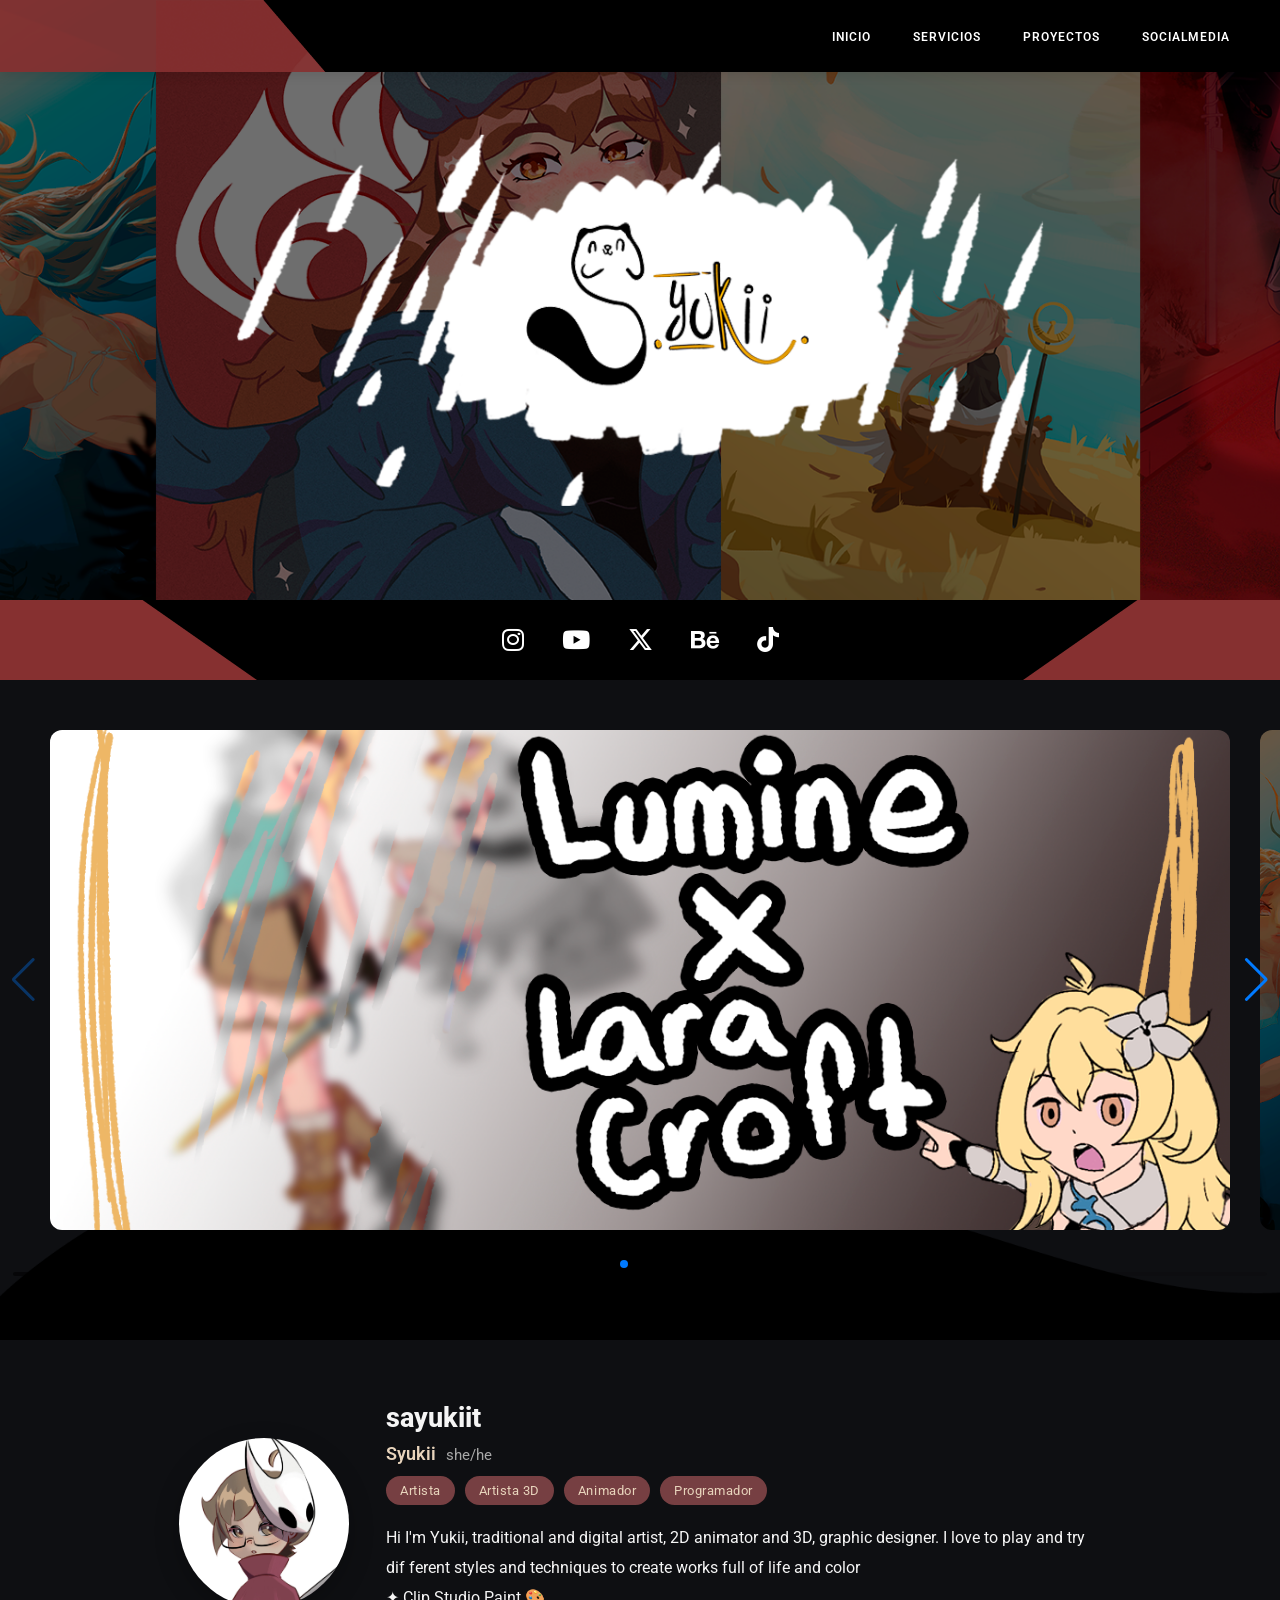
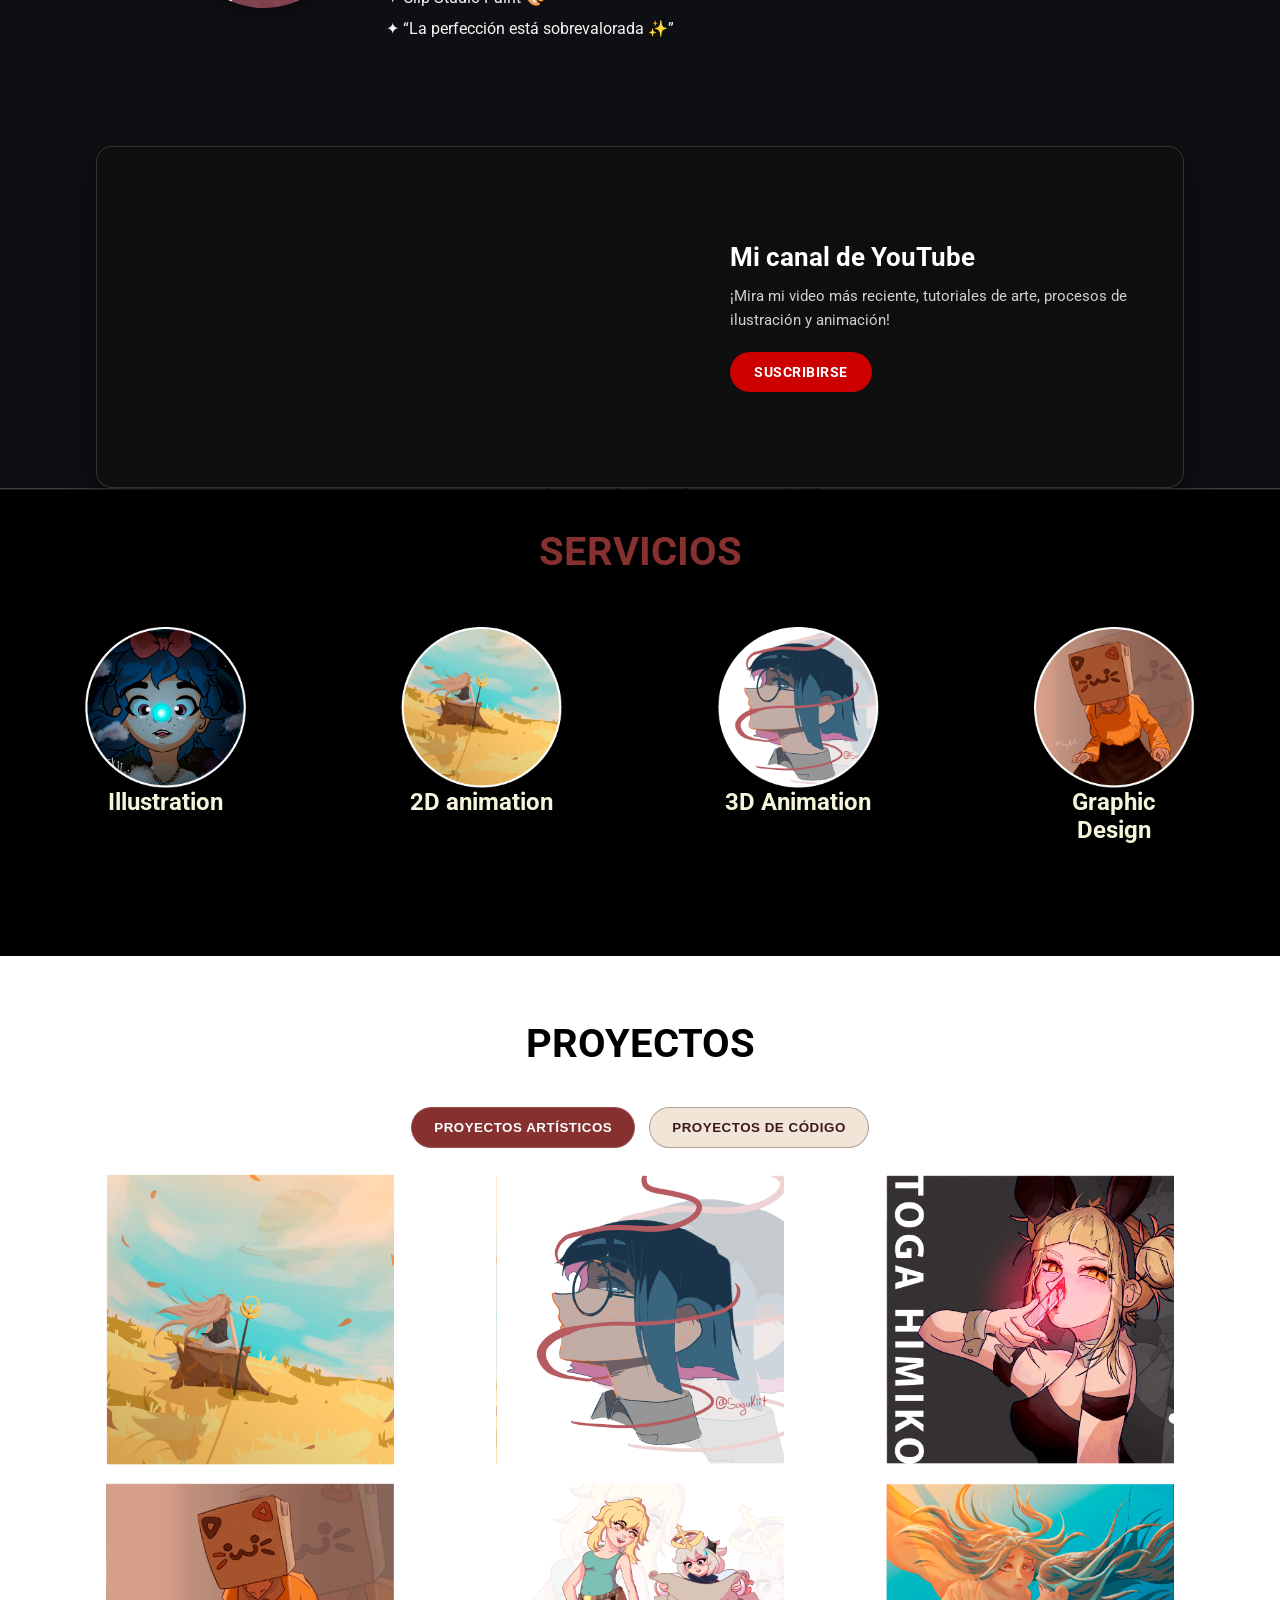
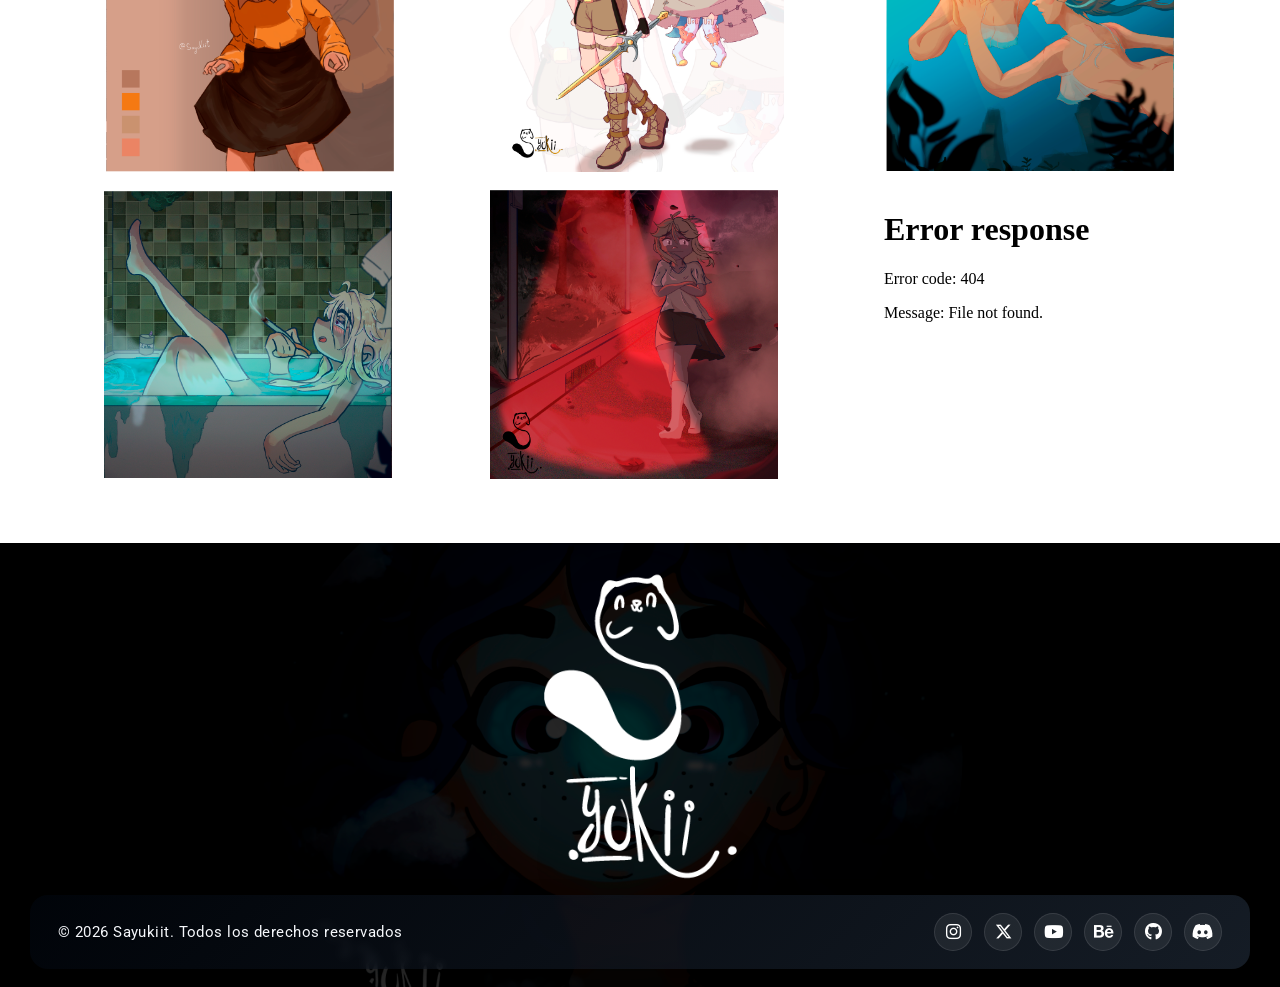
==== commit e0e00809: "V2.1" ====
--- a/index.html
+++ b/index.html
@@ -50,7 +50,6 @@
               </a>
             </div>
           </div>
-
           <div class="swiper-pagination"></div>
           <div class="swiper-button-prev"></div>
           <div class="swiper-button-next"></div>
@@ -78,7 +77,9 @@
               <span class="tag-pill">Programador</span>
             </div>
             <ul class="instagram-bio">
-              <li>✦ LVL 22 🦆 | Comisiones abiertas</li>
+				<li>Hi I'm Yukii, traditional and digital artist, 2D animator and 3D, graphic designer.
+I love to play and try dif ferent styles and techniques
+to create works full of life and color</li>
               <li>✦ Clip Studio Paint 🎨</li>
               <li>✦ “La perfección está sobrevalorada ✨”</li>
             </ul>
@@ -92,7 +93,7 @@
             <iframe src="https://www.youtube.com/embed/rhbFWE4idHI?si=NEuP9lQ5Q60zVqEo" title="Último video" allow="accelerometer; autoplay; clipboard-write; encrypted-media; gyroscope; picture-in-picture; web-share" allowfullscreen></iframe>
           </div>
           <div class="yt-info">
-            <h2><i class="fa-brands fa-youtube"></i> Canal de YouTube</h2>
+            <h2></i> Mi canal de YouTube</h2>
             <p>¡Mira mi video más reciente, tutoriales de arte, procesos de ilustración y animación!</p>
             <a href="https://www.youtube.com/@sayukiit?sub_confirmation=1" target="_blank" rel="noreferrer" class="yt-subscribe-btn">Suscribirse</a>
           </div>
@@ -125,6 +126,7 @@
           <div class="proyectos6"><img src="img/sayukiit_bea.png" alt="Proyecto Bea"></div>
           <div class="proyectos7"><img src="img/sayukiit_shower.png" alt="Proyecto Shower"></div>
           <div class="proyectos8"><img src="img/sayukiit_street.png" alt="Proyecto Street"></div>
+          <div class="proyectos9"><iframe src="Tablet Version 11 - Sayukiit.mp4" frameborder="0" allowfullscreen></iframe></div>
         </div>
 
         <div class="project-gallery" data-gallery="code">
@@ -137,15 +139,20 @@
     </main>
 
     <footer id="redes" class="site-footer">
-      <img src="img/sayukiit_logo.png" alt="Logo Sayukiit">
-      <div class="redes">
-        <i class="fa-brands fa-discord"></i>
-        <i class="fa-brands fa-facebook"></i>
-        <i class="fa-brands fa-tiktok"></i>
-        <i class="fa-brands fa-instagram"></i>
-        <i class="fa-brands fa-youtube"></i>
-        <i class="fa-brands fa-x-twitter"></i>
-        <i class="fa-brands fa-behance"></i>
+      <div class="footer-logo">
+        <img src="img/sayukiit_logo.png" alt="Logo Sayukiit">
+      </div>
+
+      <div class="footer-bar">
+        <p>© 2026 Sayukiit. Todos los derechos reservados</p>
+        <div class="footer-socials" aria-label="Redes sociales">
+          <a href="https://www.instagram.com/sayukiit/" target="_blank" rel="noreferrer" aria-label="Instagram"><i class="fa-brands fa-instagram"></i></a>
+          <a href="https://x.com/sayukiit_24" target="_blank" rel="noreferrer" aria-label="X"><i class="fa-brands fa-x-twitter"></i></a>
+          <a href="https://www.youtube.com/@sayukiit" target="_blank" rel="noreferrer" aria-label="YouTube"><i class="fa-brands fa-youtube"></i></a>
+          <a href="https://www.behance.net/syukiit" target="_blank" rel="noreferrer" aria-label="Behance"><i class="fa-brands fa-behance"></i></a>
+          <a href="https://github.com/Santiago2413" target="_blank" rel="noreferrer" aria-label="GitHub"><i class="fa-brands fa-github"></i></a>
+          <a href="https://discord.com/" target="_blank" rel="noreferrer" aria-label="Discord"><i class="fa-brands fa-discord"></i></a>
+        </div>
       </div>
     </footer>
 
--- a/estilo.css
+++ b/estilo.css
@@ -22,9 +22,16 @@
 
 body {
   margin: 0;
+  min-height: 100vh;
+  display: flex;
+  flex-direction: column;
   background: var(--bg-dark);
   color: var(--text-light);
   font-family: "Roboto", sans-serif;
+}
+
+main {
+  flex: 1;
 }
 
 a {
@@ -161,11 +168,10 @@
 
 .yt-featured-banner {
   width: min(85%, 1100px);
-  margin: 40px auto 0;
+  margin: 40px, 40px;
   background: rgba(15, 15, 15, 0.85);
-  border: 1px solid rgba(255, 255, 255, 0.15);
   border-radius: 16px;
-  padding: 25px;
+  /*padding: 25px;*/
   box-shadow: 0 10px 30px rgba(0, 0, 0, 0.5);
   backdrop-filter: blur(8px);
 }
@@ -368,7 +374,8 @@
 .project-filter {
   background: #f1e5d7;
   color: #3d1a1a;
-  border: none;
+  border: 1px solid rgba(61, 26, 26, 0.35);
+  border-radius: 999px;
   padding: 12px 22px;
   font-weight: 700;
   text-transform: uppercase;
@@ -380,6 +387,7 @@
 .project-filter.active {
   background: #863030;
   color: #fff;
+  border-color: rgba(255, 255, 255, 0.15);
 }
 
 .project-gallery {
@@ -421,28 +429,94 @@
   background-size: cover;
   background-repeat: no-repeat;
   background-position: center;
-  padding: 50px 20px;
+  padding: 28px 30px 18px;
   text-align: center;
+  display: flex;
+  flex-direction: column;
+  gap: 14px;
+}
+
+.footer-logo {
+  padding: 0 20px;
 }
 
 .site-footer img {
-  margin: 0 auto 20px;
-  max-height: 350px;
-}
-
-.redes {
-  display: flex;
+  margin: 0 auto;
+  max-height: 310px;
+  filter: drop-shadow(0 12px 20px rgba(0, 0, 0, 0.18));
+}
+
+.footer-bar {
+  width: min(100%, 1280px);
+  margin: 0 auto;
+  display: flex;
+  align-items: center;
+  justify-content: space-between;
+  gap: 18px;
+  padding: 18px 28px;
+  background: linear-gradient(135deg, rgba(1, 9, 22, 0.404), rgba(29, 39, 52, 0.72));
+  border-radius: 18px;
+  box-shadow: 0 12px 28px rgba(0, 0, 0, 0.22);
+  backdrop-filter: blur(4px);
+}
+
+.footer-bar p {
+  margin: 0;
+  color: #f5f7fb;
+  font-size: 0.93rem;
+  letter-spacing: 0.03em;
+  text-shadow: 0 1px 2px rgba(0, 0, 0, 0.2);
+}
+
+.footer-socials {
+  display: flex;
+  align-items: center;
   justify-content: center;
-  align-items: center;
   flex-wrap: wrap;
   gap: 12px;
 }
 
-.redes i,
+.footer-socials a {
+  display: inline-flex;
+  align-items: center;
+  justify-content: center;
+  width: 38px;
+  height: 38px;
+  border-radius: 50%;
+  color: #fff;
+  background: rgba(255, 255, 255, 0.07);
+  border: 1px solid rgba(255, 255, 255, 0.1);
+  transition: transform 0.2s ease, opacity 0.2s ease, background 0.2s ease, box-shadow 0.2s ease;
+}
+
+.footer-socials a:hover {
+  transform: translateY(-2px);
+  opacity: 0.95;
+  background: rgba(255, 255, 255, 0.16);
+  box-shadow: 0 8px 18px rgba(0, 0, 0, 0.18);
+}
+
+.footer-socials i,
 .fa-brands,
 .fa {
-  font-size: 25px;
+  font-size: 1.08rem;
   color: #fff;
+}
+
+@media (max-width: 768px) {
+  .site-footer {
+    padding: 22px 12px 14px;
+  }
+
+  .footer-bar {
+    flex-direction: column;
+    padding: 16px 18px;
+    border-radius: 14px;
+  }
+
+  .footer-bar p {
+    text-align: center;
+  }
 }
 
 @media (max-width: 768px) {
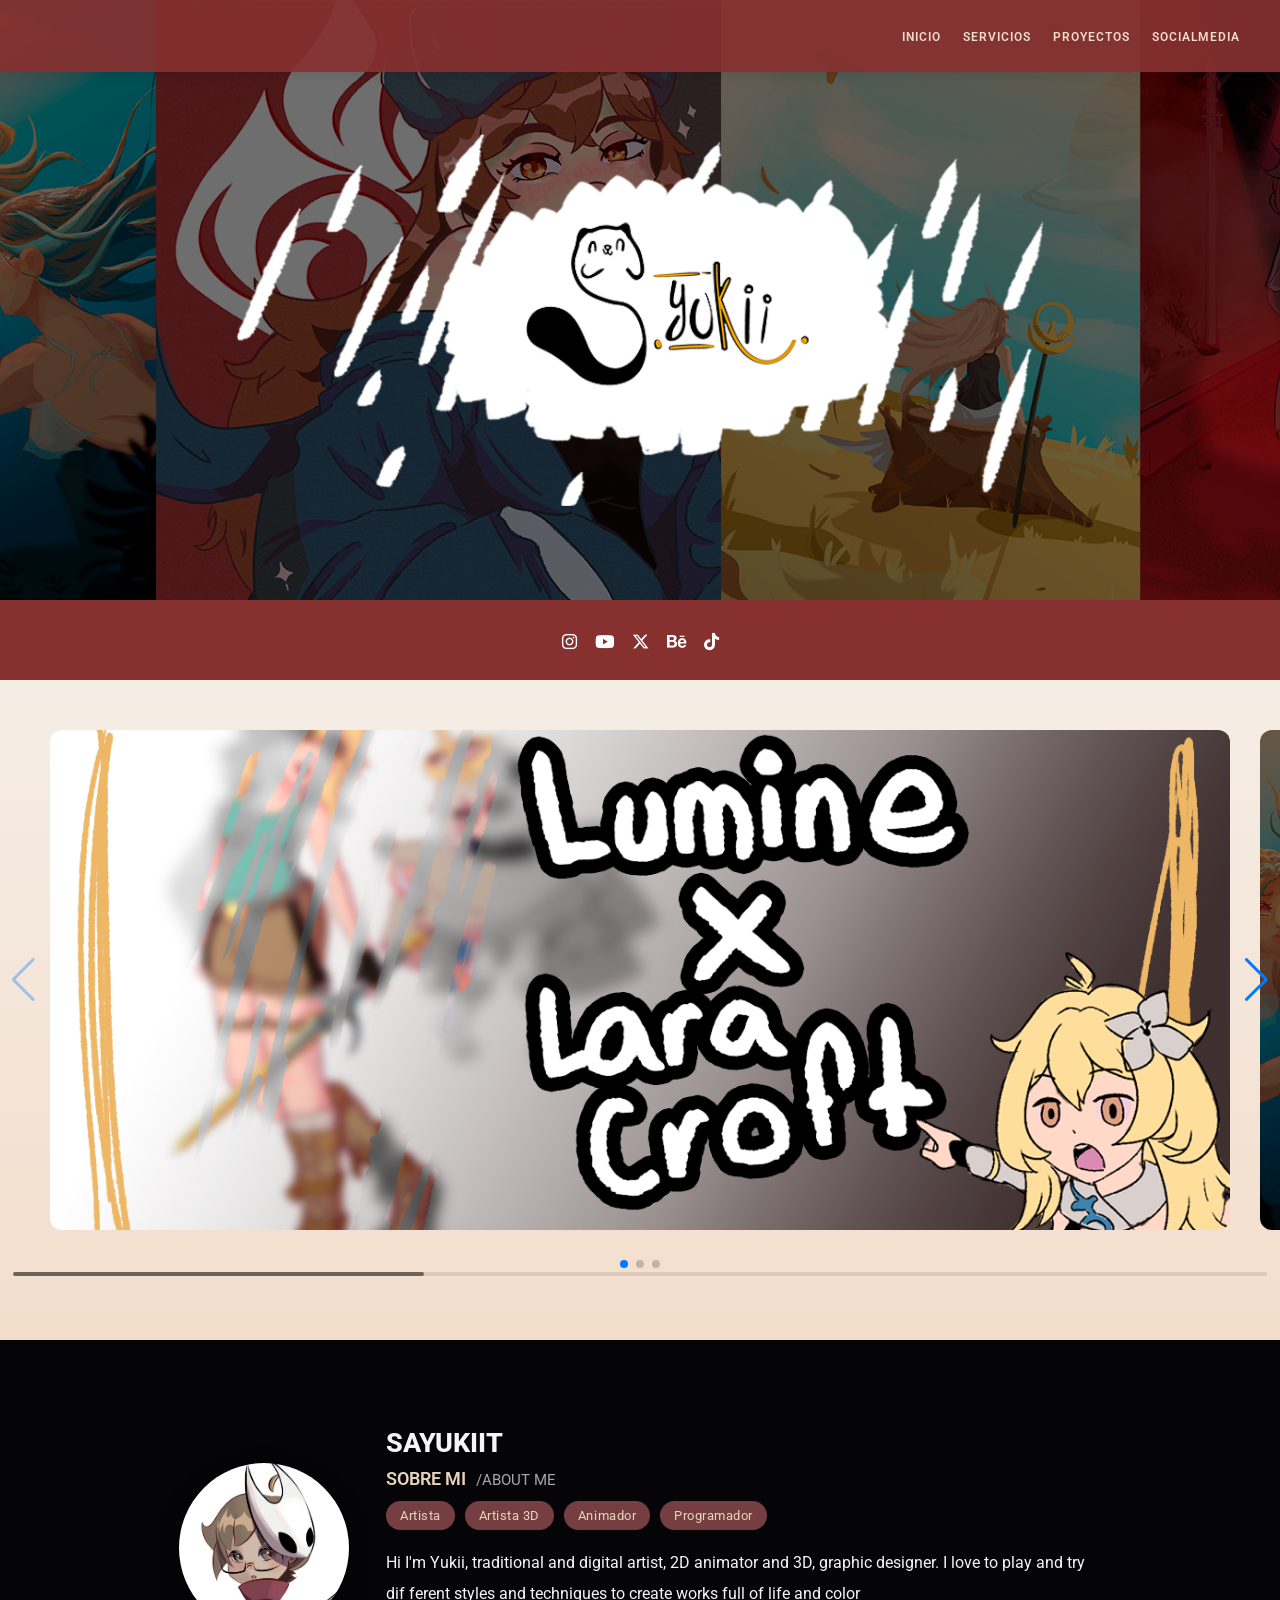
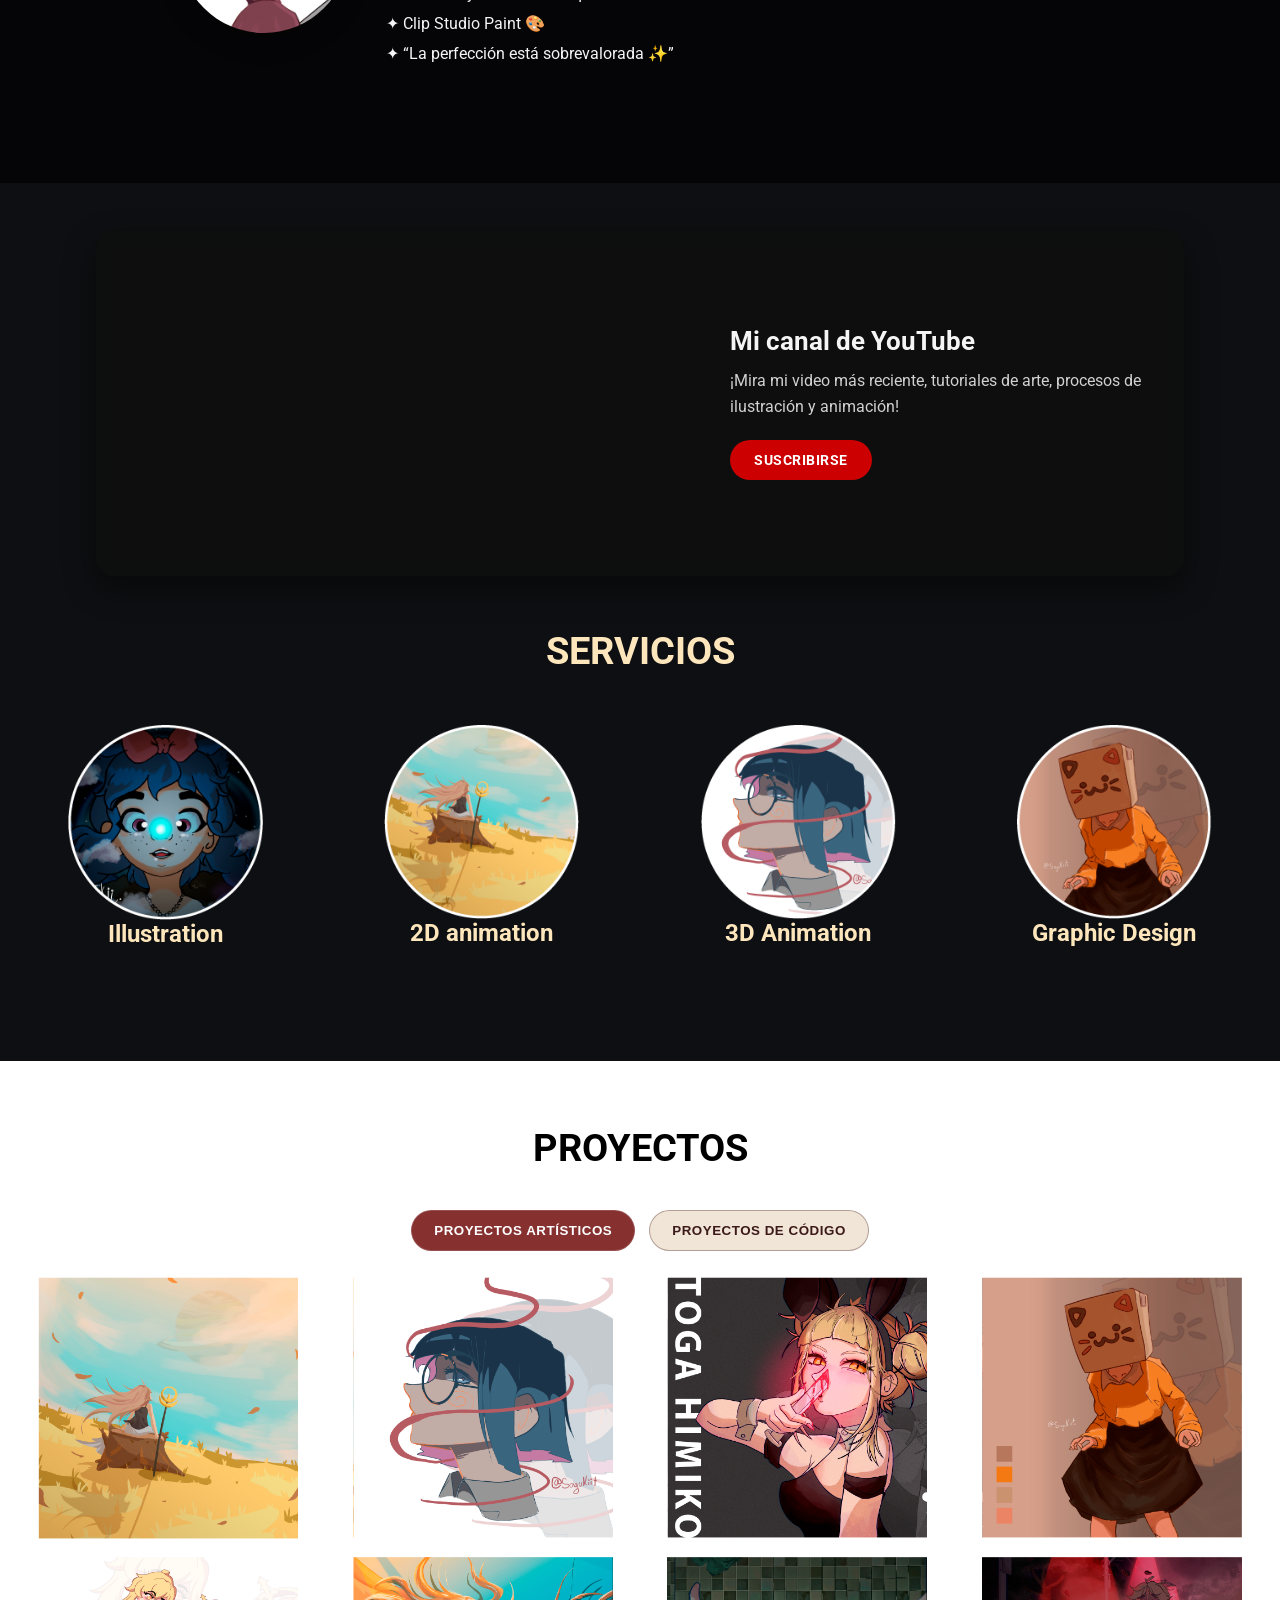
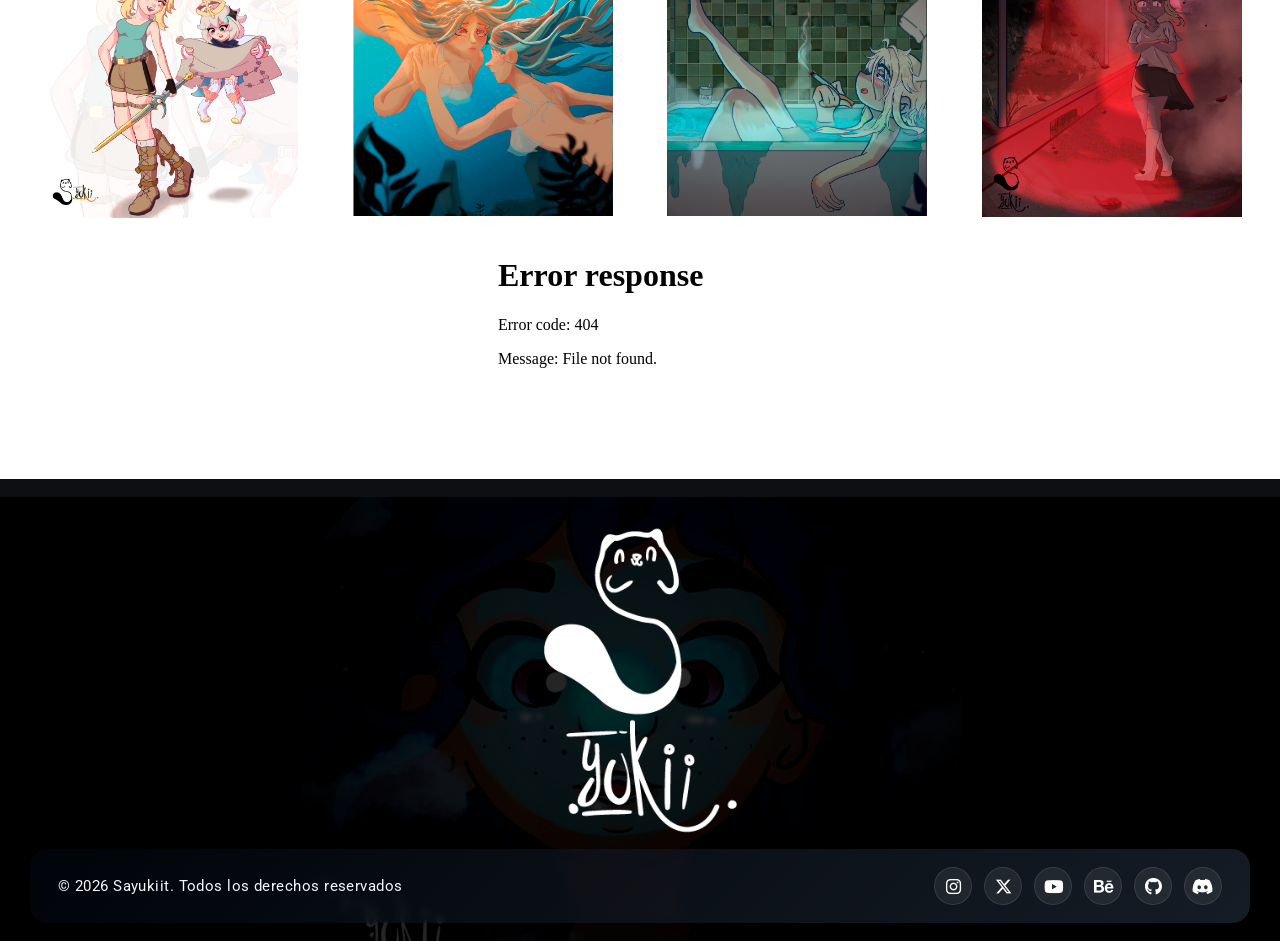
==== commit 0844fd10: "V2.2" ====
--- a/index.html
+++ b/index.html
@@ -64,11 +64,11 @@
           </div>
           <div class="instagram-info">
             <div class="instagram-topline">
-              <div class="instagram-username">sayukiit</div>
+              <div class="instagram-username">SAYUKIIT</div>
             </div>
             <div class="instagram-topline">
-              <div class="instagram-name">Syukii</div>
-              <div class="instagram-pronouns">she/he</div>
+              <div class="instagram-name">SOBRE MI</div>
+              <div class="instagram-pronouns">/ABOUT ME</div>
             </div>
             <div class="instagram-tags" aria-label="Etiquetas de perfil">
               <span class="tag-pill">Artista</span>
--- a/estilo.css
+++ b/estilo.css
@@ -168,12 +168,15 @@
 
 .yt-featured-banner {
   width: min(85%, 1100px);
-  margin: 40px, 40px;
+  margin: 48px auto 0;
+  padding: 28px;
   background: rgba(15, 15, 15, 0.85);
-  border-radius: 16px;
-  /*padding: 25px;*/
-  box-shadow: 0 10px 30px rgba(0, 0, 0, 0.5);
+  border-radius: 18px;
+  box-shadow: 0 12px 32px rgba(0, 0, 0, 0.45);
   backdrop-filter: blur(8px);
+  display: flex;
+  justify-content: center;
+  align-items: center;
 }
 
 .yt-content {
@@ -182,6 +185,7 @@
   align-items: center;
   justify-content: center;
   flex-wrap: wrap;
+  width: 100%;
 }
 
 .yt-video-wrapper {
@@ -240,6 +244,28 @@
   transform: scale(1.04);
 }
 
+#about_me {
+  position: relative;
+  background-image: url("img/dreaminginblue_sayukiit.jpg");
+  background-size: cover;
+  background-position: center;
+  background-repeat: no-repeat;
+  background-attachment: fixed;
+  overflow: hidden;
+}
+
+#about_me::before {
+  content: "";
+  position: absolute;
+  inset: 0;
+  background: rgba(0, 0, 0, 0.637);
+}
+
+#about_me > * {
+  position: relative;
+  z-index: 1;
+}
+
 .about-section {
   padding: 4% 2% 6%;
 }
@@ -328,10 +354,10 @@
 }
 
 .services-section {
-  background: linear-gradient(180deg, #f3decc 0%, #ead7c3 100%);
-  color: #863030;
+  background: color var(--bg-dark);
+  color: #fde6bc;
   text-align: center;
-  padding: 40px 20px 100px;
+  padding: 52px 20px 100px;
 }
 
 .cont_serv {
@@ -430,6 +456,7 @@
   background-repeat: no-repeat;
   background-position: center;
   padding: 28px 30px 18px;
+  margin-top: 18px;
   text-align: center;
   display: flex;
   flex-direction: column;
@@ -577,361 +604,4 @@
     justify-content: flex-end;
   }
 }
-  
-/* CSS Document */
-*{
-	box-sizing: border-box;
-	margin:0;
-}
-.clear{
-	clear: both;
-}
-body{
-	margin: 0;
-}
-h1{
-	text-align: center;
-	font-size: 40px;
-	margin-bottom: 40px;
-}
-header{
-	height: 600px;
-	background-image: url("img/sayukiit_banner.png");
-	background-size: cover;
-	background-repeat: no-repeat;
-	flex-wrap: wrap;
-	text-align: right;
-	
-}
-nav{
-	/* background-color: black; */
-	background-image: url("img/services_bar_inicio.png");
-	background-repeat: no-repeat;
-	background-position: right;
-	height: 92px;
-	color: #ffffff;
-	padding: 0 50px;
-	justify-content: space-between;
-	align-items: center;
-	display: flex;
-	flex-wrap: wrap;
-	padding-left: 52%;
-}
-.menu a{
-	color: #ffffff;
-	text-transform: uppercase;
-	text-decoration: none;
-	padding: 0 10px;
-	transition: 0.4s;
-}
-.mos-menu,
-.hide-menu{
-	font-size: 30px;
-	cursor: pointer;
-	display: none;
-}
-.mos-menu{
-	order: 1;
-}
-.menu a:hover,
-.mos-menu:hover,
-.hide-menu:hover{
-	color: rgb(226, 162, 43);
-}
-#check{
-	display: none;
-}
-#lastest_news{
-	background-image: url(img/Cola_fondo.png);
-	background-repeat: no-repeat;
-	background-size: cover;
-	height: 800px;
-}
-/* -------------------- */
-.swiper {
-	height: 600px;
-  }
-.swiper-slide{
-	text-align: center;
-      font-size: 18px;
-      background-size: cover;
-      display: flex;
-      justify-content: center;
-      align-items: center;
-  }
-
-  /* ----------------------- */
-.media_bar{
-	background-image: url(img/socialmedia_bar_inicio.png);
-	height: 80px;
-	background-repeat: no-repeat;
-	background-position:center ;
-	display: flex;
-	align-items: center;
-	justify-content: center;
-}
-#about_me{
-	background-image: url(img/sayukiit_naracroft_banner.png);
-	background-size: cover;
-	background-repeat: no-repeat;
-	text-align: center;
-	padding: 2%;
-	background-attachment: fixed;
-}
-.sobremi{
-	color: beige;
-	font-family: "Roboto", sans-serif;
-	font-style: italic;
-	line-height: 35px;
-	font-style: normal;
-	font-size:larger
-}
-#servicios{
-	background-image: url(img/services_bar.png);
-	background-repeat: no-repeat;
-	text-align: center;
-	padding-bottom: 100px;
-
-}
-.cont_serv{
-
-	display: flex;
-	flex-wrap: wrap;
-	justify-content: space-around;
-	color: beige;
-	text-align: center;
-	
-}
-
-#proyectos{
-	color:rgb(0, 0, 0);
-	background-color:#ffffff;
-	padding: 5%;
-}
-.cont_proy{
-	display: flex;
-	flex-wrap: wrap;
-	justify-content: space-around;
-}
-
-.servicios1, .servicios2, .servicios3, .servicios4 {
-	width: 15%;
-	padding: 1%;
-}
-
-.servicios1 img, .servicios2 img, .servicios3 img, .servicios4 img{
-	width: 100%;
-}
-
-.proyectos1, .proyectos2, .proyectos3, .proyectos4, .proyectos5,.proyectos6,.proyectos7,.proyectos8 {
-	align-content: center;
-	width: 25%;
-}
-.proyectos1 img, .proyectos2 img, .proyectos3 img, .proyectos4 img, .proyectos5 img,.proyectos6 img,.proyectos7 img,.proyectos8 img {
-	width: 100%;
-}
-
-footer{
-	background-image: url(img/sayukiit_bannerfinal.png);
-	background-size: cover;
-	background-repeat: no-repeat;
-	padding: 50px;
-	text-align: center;
-	height: auto;
-}
-
-.redes{
-	display: flex;
-	align-items: center;
-	justify-content: center;
-}
-.fa-brands{
-	
-	font-size: 25px;
-	margin: 10px;
-	
-}
-/* Altura dinámica para permitir el banner de YouTube */
-#lastest_news {
-    height: auto;
-    padding-bottom: 60px;
-}
-
-/* Enlaces dentro de los Slides */
-.slide-link {
-    width: 100%;
-    height: 100%;
-    display: flex;
-    justify-content: center;
-    align-items: flex-end;
-    background-size: cover;
-    background-position: center;
-    text-decoration: none;
-    position: relative;
-    border-radius: 12px;
-    overflow: hidden;
-}
-
-.slide-overlay {
-    width: 100%;
-    padding: 15px;
-    background: linear-gradient(to top, rgba(0, 0, 0, 0.75), transparent);
-    color: #ffffff;
-    font-family: "Roboto", sans-serif;
-    font-size: 1.1rem;
-    font-weight: 500;
-    opacity: 0;
-    transition: opacity 0.3s ease;
-}
-
-.slide-link:hover .slide-overlay {
-    opacity: 1;
-}
-
-/* Banner de YouTube Destacado */
-.yt-featured-banner {
-    width: 85%;
-    max-width: 1100px;
-    margin: 40px auto 0 auto;
-    background: rgba(15, 15, 15, 0.85);
-    border: 1px solid rgba(255, 255, 255, 0.15);
-    border-radius: 16px;
-    padding: 25px;
-    box-shadow: 0 10px 30px rgba(0, 0, 0, 0.5);
-    backdrop-filter: blur(8px);
-}
-
-.yt-content {
-    display: flex;
-    gap: 30px;
-    align-items: center;
-    justify-content: center;
-    flex-wrap: wrap;
-}
-
-.yt-video-wrapper {
-    flex: 1 1 450px;
-    position: relative;
-    padding-bottom: 28%; /* Aspect ratio 16:9 */
-    height: 0;
-    min-height: 250px;
-    border-radius: 10px;
-    overflow: hidden;
-}
-
-.yt-video-wrapper iframe {
-    position: absolute;
-    top: 0;
-    left: 0;
-    width: 100%;
-    height: 100%;
-}
-
-.yt-info {
-    flex: 1 1 300px;
-    color: #ffffff;
-    font-family: "Roboto", sans-serif;
-    text-align: left;
-}
-
-.yt-info h2 {
-    font-size: 26px;
-    margin-bottom: 12px;
-    display: flex;
-    align-items: center;
-    gap: 10px;
-}
-
-.yt-info p {
-    font-size: 15px;
-    color: #d1d1d1;
-    line-height: 1.6;
-    margin-bottom: 20px;
-}
-
-.yt-subscribe-btn {
-    display: inline-block;
-    background-color: #cc0000;
-    color: #ffffff;
-    padding: 12px 24px;
-    border-radius: 25px;
-    text-decoration: none;
-    font-weight: 700;
-    font-size: 14px;
-    text-transform: uppercase;
-    letter-spacing: 0.5px;
-    transition: background-color 0.3s ease, transform 0.2s ease;
-}
-
-.yt-subscribe-btn:hover {
-    background-color: #ff0000;
-    transform: scale(1.04);
-}
-
-/* Ajustes Responsivos */
-@media only screen and (max-width: 767px) {
-    .yt-info {
-        text-align: center;
-    }
-    .yt-video-wrapper {
-        min-height: 200px;
-        width: 100%;
-    }
-}
-/* ---------------------------------------------- */
-@media only screen and (min-width: 768px) and (max-width: 1023px){ /* Inicio código para tablets*/
-
-.mos-menu,
-.hide-menu{
-	display: block;
-	right: 0;
-}
-.menu{
-	background: rgb(78, 80, 80);
-	position: fixed;
-	width: 100%;
-	height: 100vh;
-	left: 0;
-	flex-direction: column;
-	right: 100%;
-	top: 0;
-	padding: 50px 0px;
-	z-index: 100;
-	
-}
-.menu a{
-	display: fixed;
-	padding: 20px;
-	transition: 0.8s;
-	text-align: center;
-}
-.hide-menu{
-	position: absolute;
-	top: 40px;
-	right: 40;
-}
-#check:checked ~ .menu{
-	right: 0;
-}
-.servicios1, .servicios2, .servicios3, .servicios4 {
-	width: 15%;
-}
-
-.proyectos1, .proyectos2, .proyectos3, .proyectos4, .proyectos5,.proyectos6,.proyectos7,.proyectos8 {
-	width: 50%;
-}
-/* ---------------------------------------------- */
-} /*Fin código para tablets*/
-
-@media only screen and (max-width: 767px){ /*Inicio código para teléfonos*/
-
-.servicios1, .servicios2, .servicios3, .servicios4 {
-	width: 100%;
-}
-
-.proyectos1, .proyectos2, .proyectos3, .proyectos4, .proyectos5,.proyectos6,.proyectos7,.proyectos8 {
-	width: 100%;
-}
-}
- /*Fin código para teléfonos*/
-
+
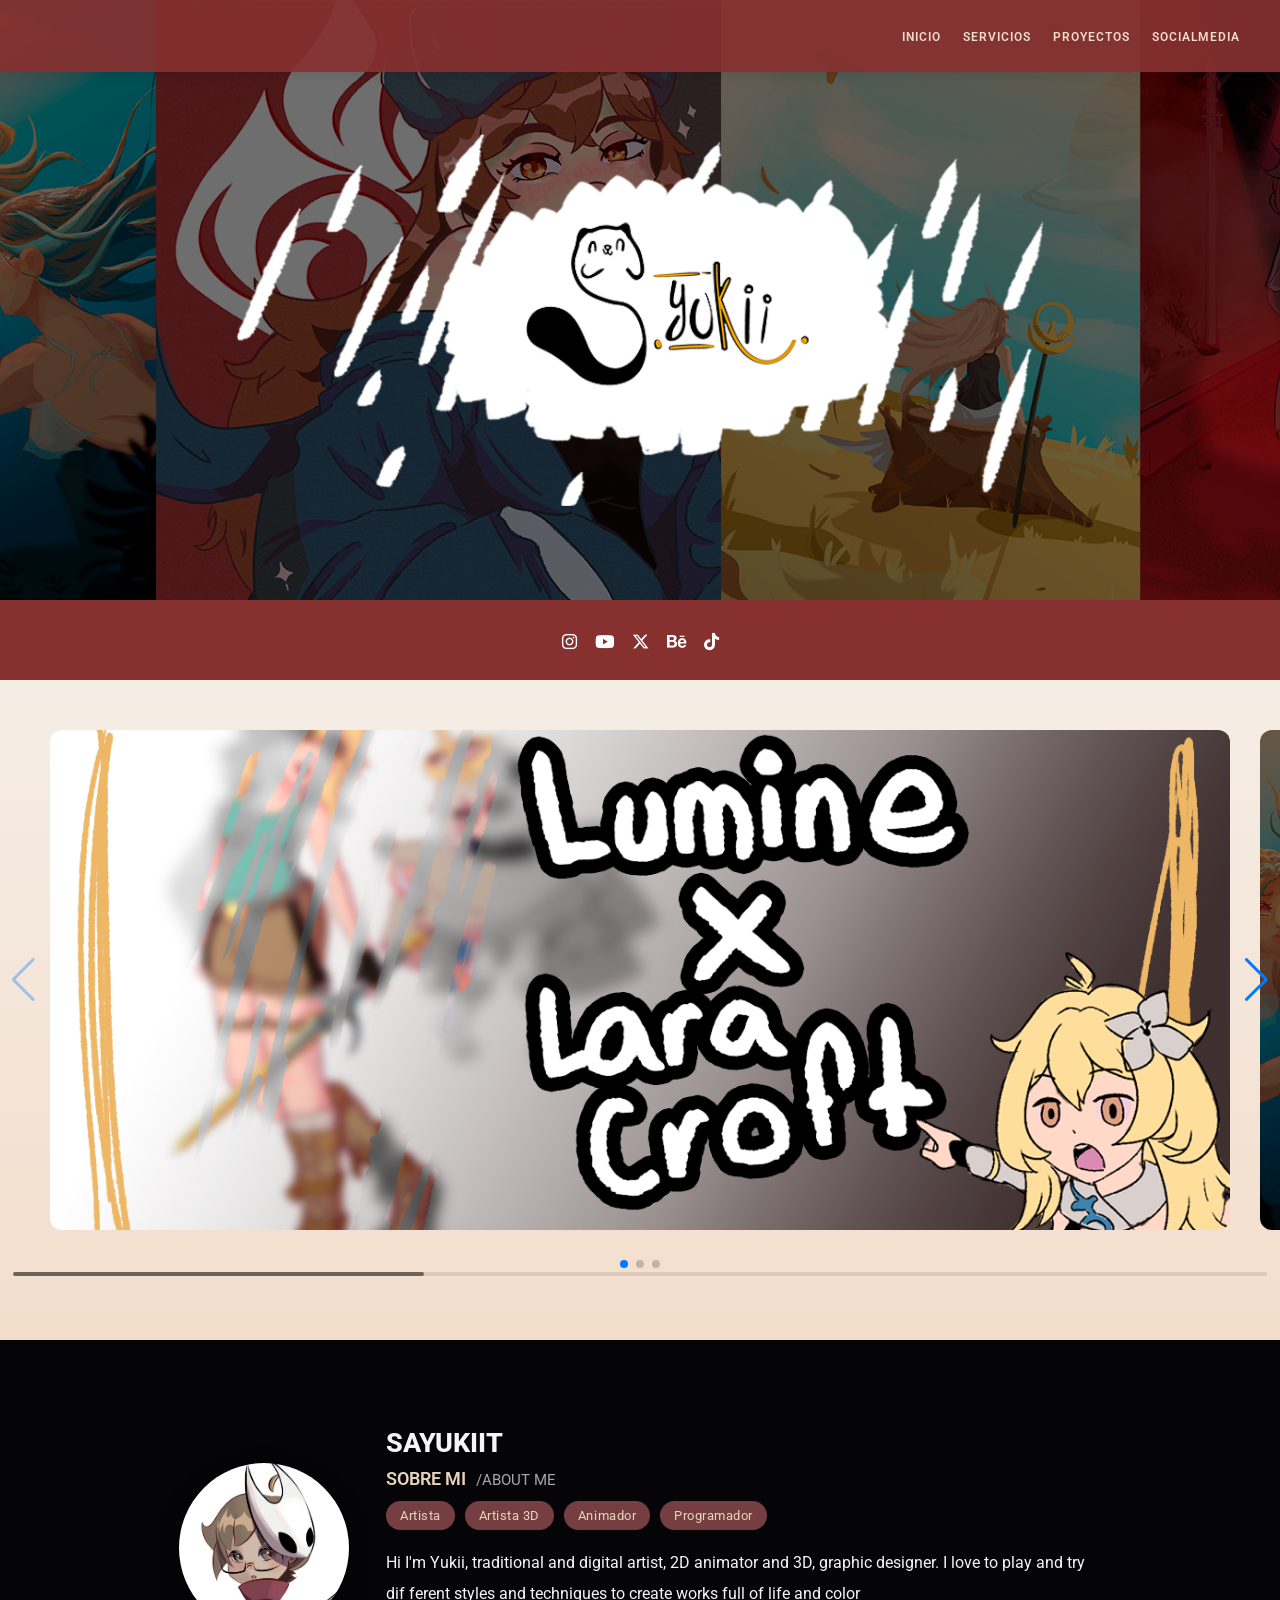
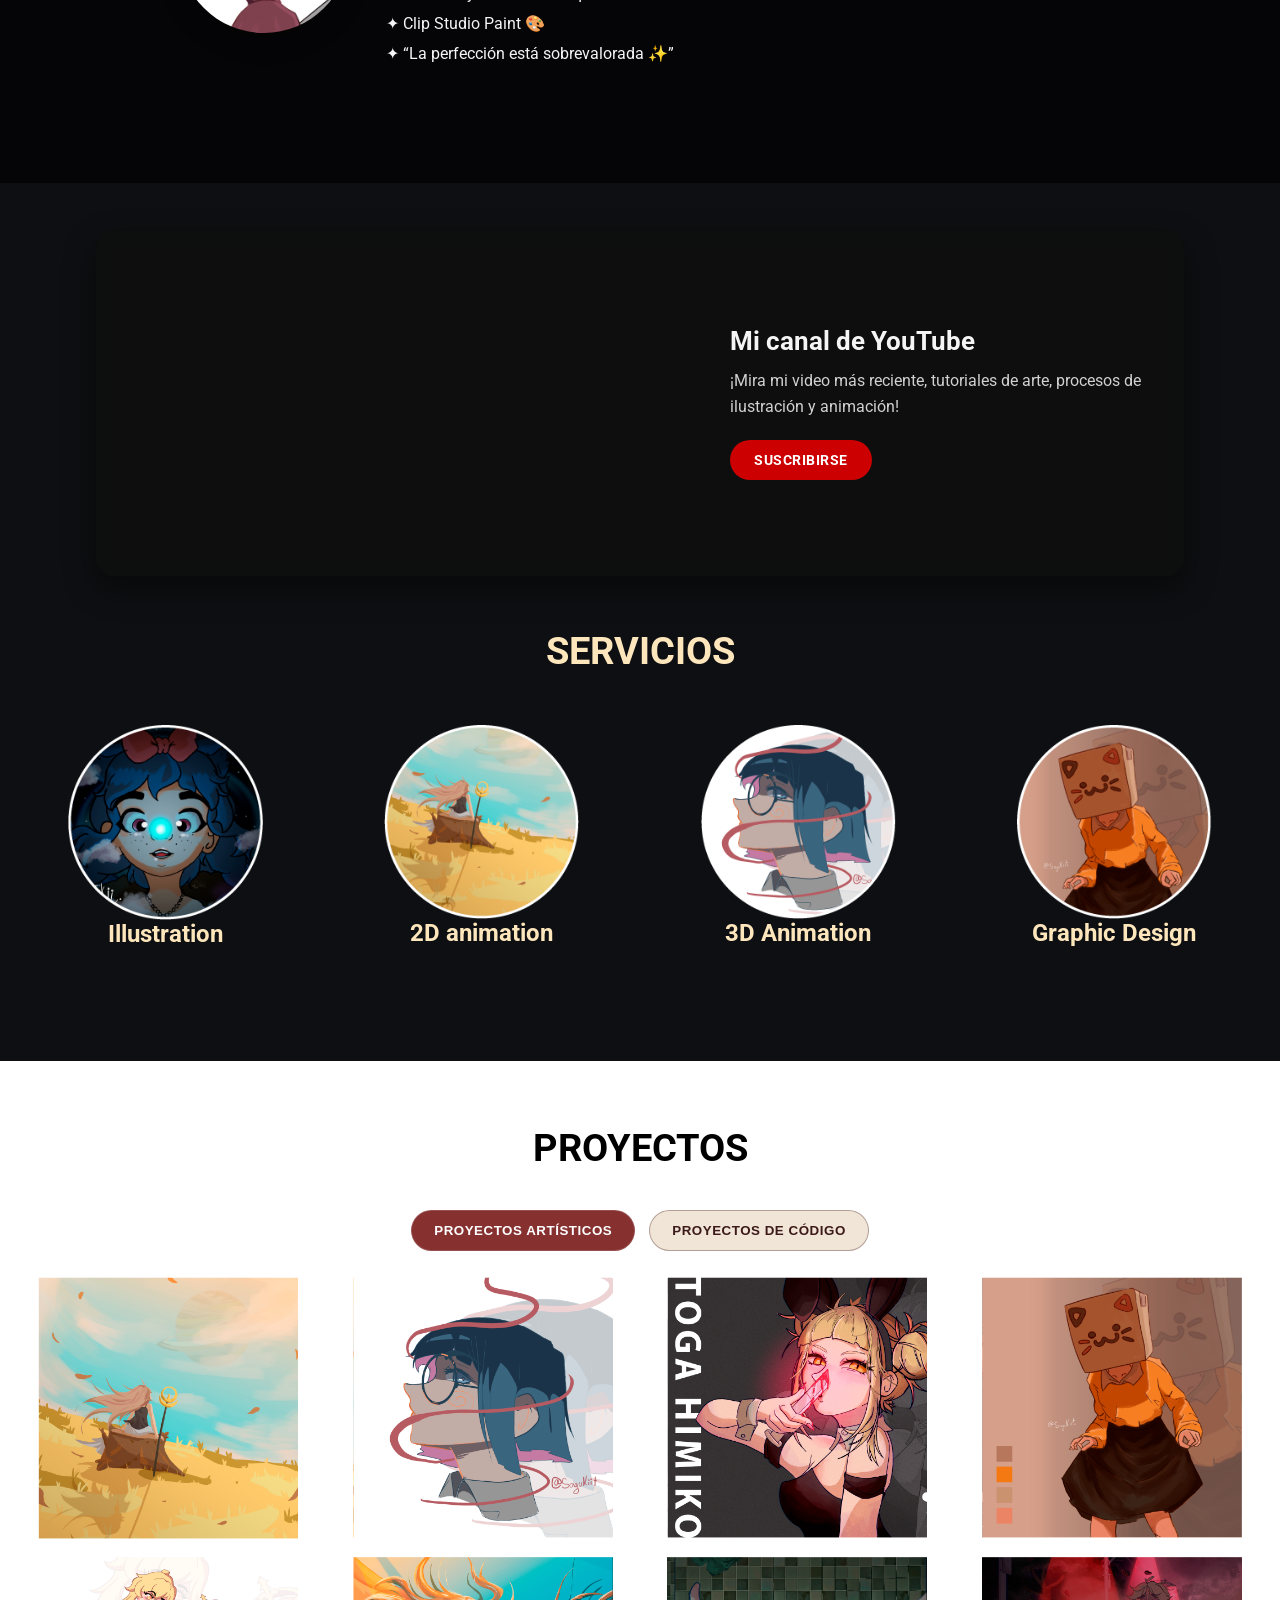
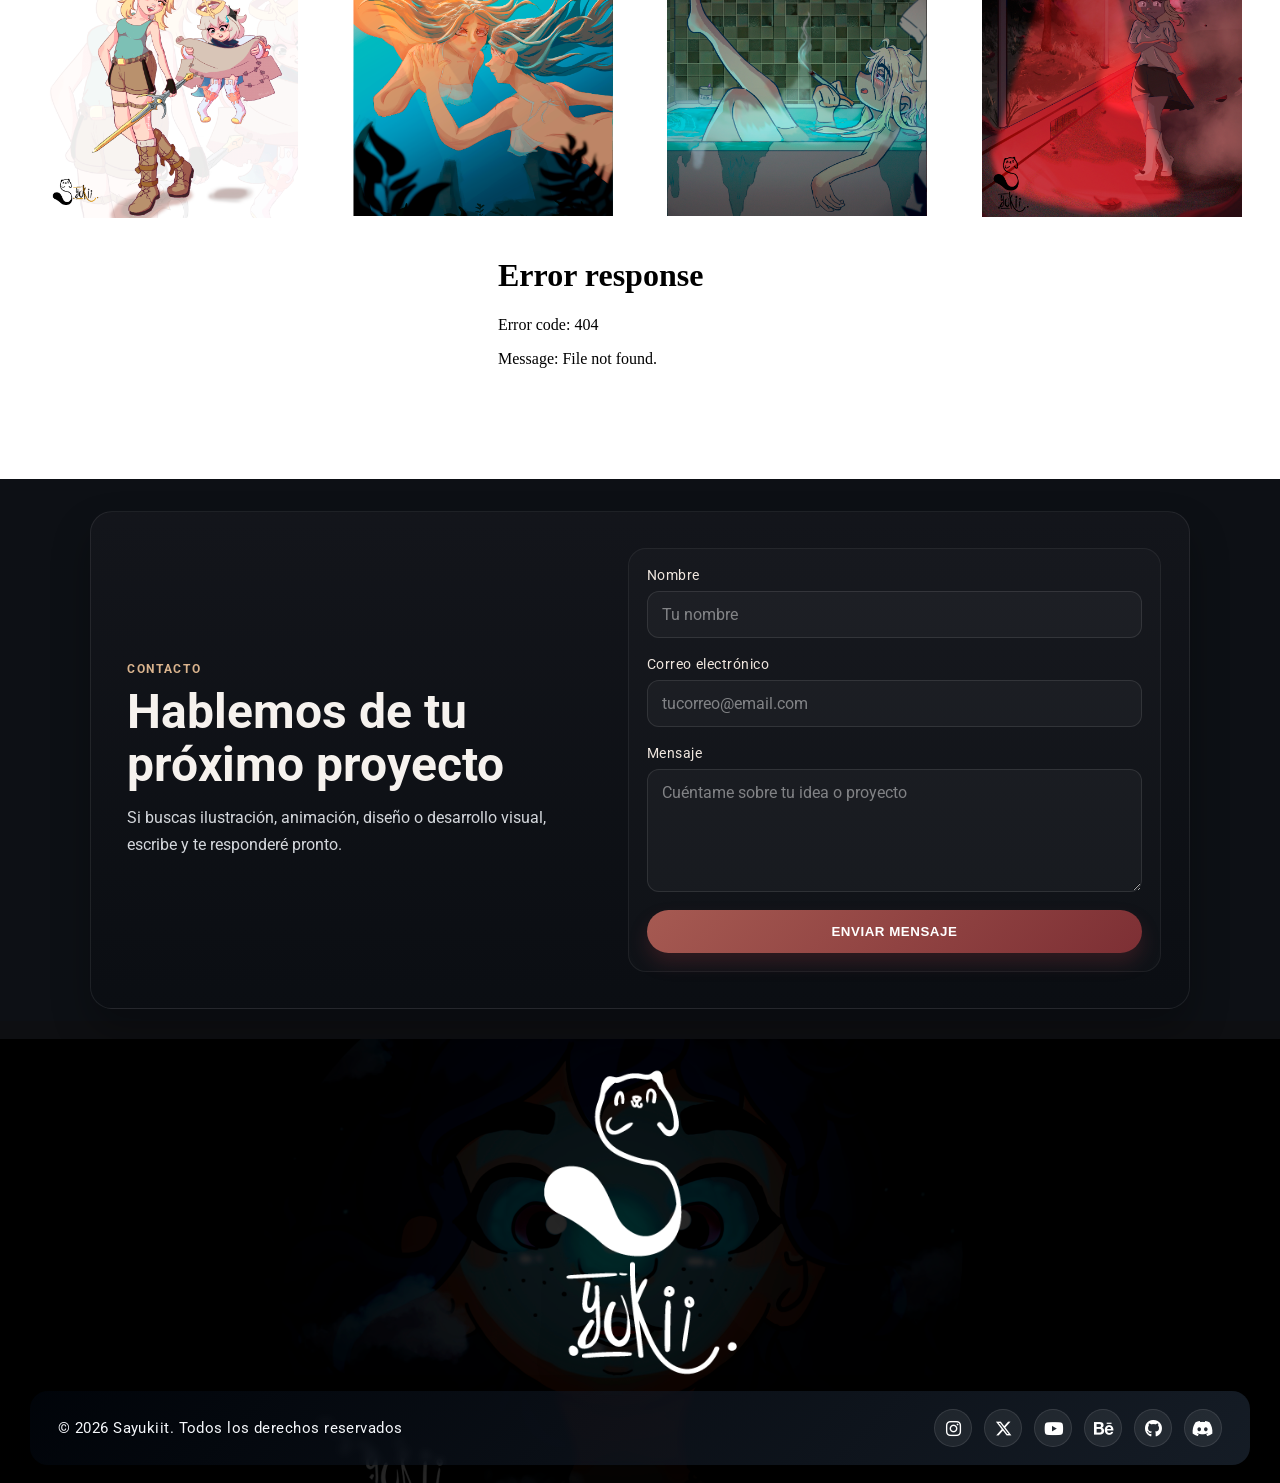
==== commit 8316415b: "V2.3 Implementacion del correo" ====
--- a/index.html
+++ b/index.html
@@ -138,6 +138,35 @@
       </section>
     </main>
 
+    <section id="contact" class="contact-section">
+      <div class="contact-shell">
+        <div class="contact-copy">
+          <p class="contact-kicker">Contacto</p>
+          <h2>Hablemos de tu próximo proyecto</h2>
+          <p>Si buscas ilustración, animación, diseño o desarrollo visual, escribe y te responderé pronto.</p>
+        </div>
+
+        <form id="contactForm" class="contact-form" novalidate>
+          <div class="field-group">
+            <label for="contact-name">Nombre</label>
+            <input id="contact-name" name="name" type="text" placeholder="Tu nombre" required>
+          </div>
+
+          <div class="field-group">
+            <label for="contact-email">Correo electrónico</label>
+            <input id="contact-email" name="email" type="email" placeholder="tucorreo@email.com" required>
+          </div>
+
+          <div class="field-group">
+            <label for="contact-message">Mensaje</label>
+            <textarea id="contact-message" name="message" rows="5" placeholder="Cuéntame sobre tu idea o proyecto" required></textarea>
+          </div>
+
+          <button type="submit" class="contact-submit">Enviar mensaje</button>
+        </form>
+      </div>
+    </section>
+
     <footer id="redes" class="site-footer">
       <div class="footer-logo">
         <img src="img/sayukiit_logo.png" alt="Logo Sayukiit">
@@ -187,6 +216,37 @@
 
       toggleMenuState();
       window.addEventListener('scroll', toggleMenuState);
+
+      const contactForm = document.getElementById('contactForm');
+
+      if (contactForm) {
+        contactForm.addEventListener('submit', (event) => {
+          event.preventDefault();
+
+          const name = document.getElementById('contact-name').value.trim();
+          const email = document.getElementById('contact-email').value.trim();
+          const message = document.getElementById('contact-message').value.trim();
+
+          if (!name || !email || !message) {
+            alert('Por favor completa tu nombre, correo y mensaje antes de enviar.');
+            return;
+          }
+
+          const recipient = 'syukiicontactos@gmail.com';
+          const subject = `Nuevo mensaje de contacto desde la web de ${name}`;
+          const body = [
+            'Nombre: ' + name,
+            'Correo: ' + email,
+            '',
+            'Mensaje:',
+            message
+          ].join('\n');
+
+          const mailtoLink = `mailto:${recipient}?subject=${encodeURIComponent(subject)}&body=${encodeURIComponent(body)}`;
+          window.location.href = mailtoLink;
+          contactForm.reset();
+        });
+      }
     </script>
   </body>
 </html>
--- a/estilo.css
+++ b/estilo.css
@@ -450,6 +450,118 @@
   width: 100%;
 }
 
+.contact-section {
+  padding: 32px 20px 12px;
+  background: #0d1015;
+}
+
+.contact-shell {
+  width: min(1100px, 100%);
+  margin: 0 auto;
+  background: linear-gradient(180deg, rgba(20, 22, 28, 0.96), rgba(11, 14, 19, 0.98));
+  border: 1px solid rgba(255, 255, 255, 0.08);
+  border-radius: 22px;
+  box-shadow: 0 20px 38px rgba(0, 0, 0, 0.28);
+  padding: 36px 28px;
+  display: grid;
+  grid-template-columns: 1fr 1.1fr;
+  gap: 24px;
+  align-items: center;
+}
+
+.contact-copy {
+  padding: 12px 8px;
+}
+
+.contact-kicker {
+  margin: 0 0 10px;
+  color: #d9b38d;
+  text-transform: uppercase;
+  letter-spacing: 0.14em;
+  font-size: 0.74rem;
+  font-weight: 700;
+}
+
+.contact-copy h2 {
+  margin: 0 0 12px;
+  color: #f6f2ee;
+  font-size: clamp(2rem, 4vw, 3rem);
+  line-height: 1.1;
+}
+
+.contact-copy p:last-child {
+  margin: 0;
+  color: #d4d7dc;
+  line-height: 1.7;
+}
+
+.contact-form {
+  display: flex;
+  flex-direction: column;
+  gap: 18px;
+  background: rgba(255, 255, 255, 0.02);
+  padding: 18px;
+  border: 1px solid rgba(255, 255, 255, 0.06);
+  border-radius: 18px;
+}
+
+.field-group {
+  display: flex;
+  flex-direction: column;
+  gap: 8px;
+}
+
+.field-group label {
+  color: #f0e7df;
+  font-size: 0.85rem;
+  letter-spacing: 0.04em;
+}
+
+.field-group input,
+.field-group textarea {
+  width: 100%;
+  border: 1px solid rgba(255, 255, 255, 0.1);
+  background: rgba(255, 255, 255, 0.03);
+  color: #fff;
+  border-radius: 12px;
+  padding: 13px 14px;
+  font: inherit;
+  resize: vertical;
+  transition: border-color 0.2s ease, box-shadow 0.2s ease, background 0.2s ease;
+}
+
+.field-group input::placeholder,
+.field-group textarea::placeholder {
+  color: rgba(255, 255, 255, 0.45);
+}
+
+.field-group input:focus,
+.field-group textarea:focus {
+  outline: none;
+  border-color: rgba(216, 179, 141, 0.8);
+  box-shadow: 0 0 0 3px rgba(216, 179, 141, 0.15);
+  background: rgba(255, 255, 255, 0.05);
+}
+
+.contact-submit {
+  border: none;
+  background: linear-gradient(135deg, #a65a52, #7d2f34);
+  color: #fff;
+  padding: 14px 20px;
+  border-radius: 999px;
+  font-weight: 700;
+  letter-spacing: 0.04em;
+  text-transform: uppercase;
+  cursor: pointer;
+  transition: transform 0.2s ease, box-shadow 0.2s ease, filter 0.2s ease;
+  box-shadow: 0 10px 18px rgba(125, 47, 52, 0.3);
+}
+
+.contact-submit:hover {
+  transform: translateY(-1px);
+  filter: brightness(1.04);
+}
+
 .site-footer {
   background-image: url("img/sayukiit_bannerfinal.png");
   background-size: cover;
@@ -531,6 +643,16 @@
 }
 
 @media (max-width: 768px) {
+  .contact-shell {
+    grid-template-columns: 1fr;
+    padding: 26px 18px;
+  }
+
+  .contact-copy {
+    text-align: center;
+    padding: 0;
+  }
+
   .site-footer {
     padding: 22px 12px 14px;
   }
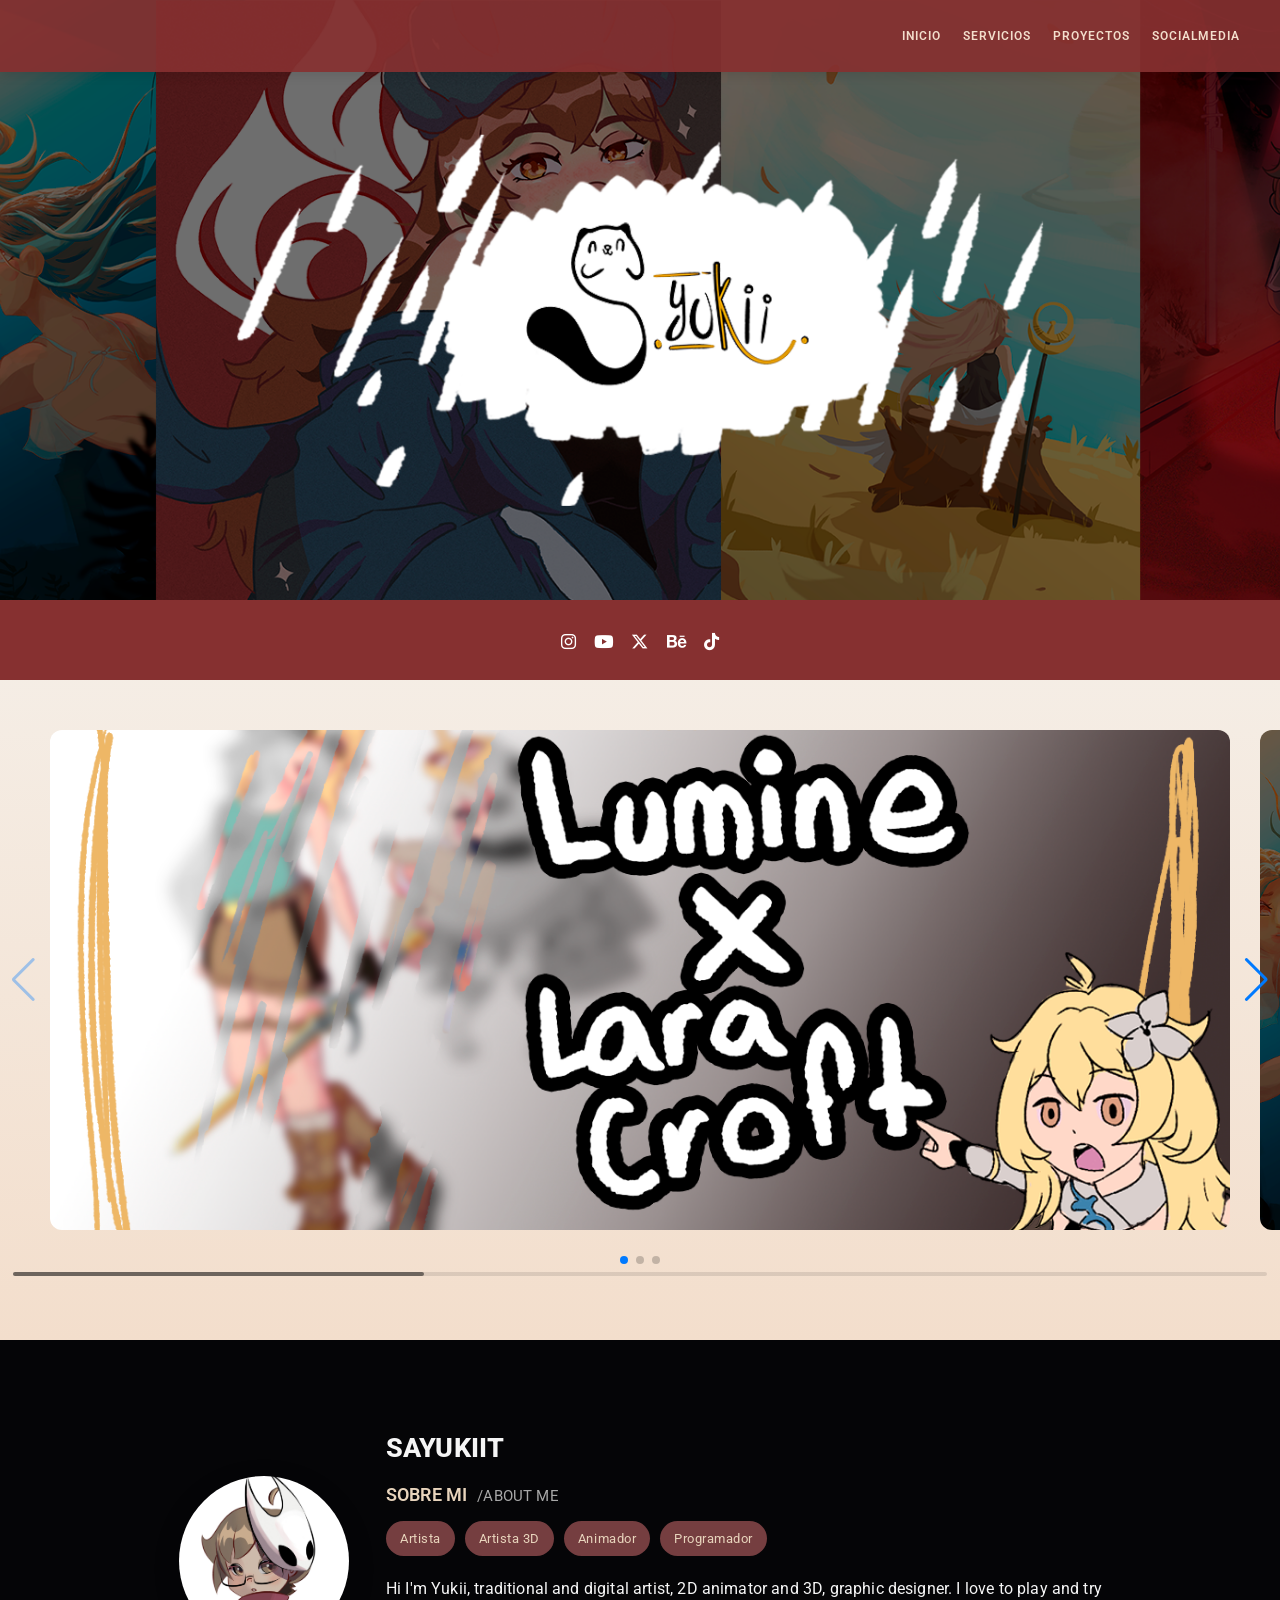
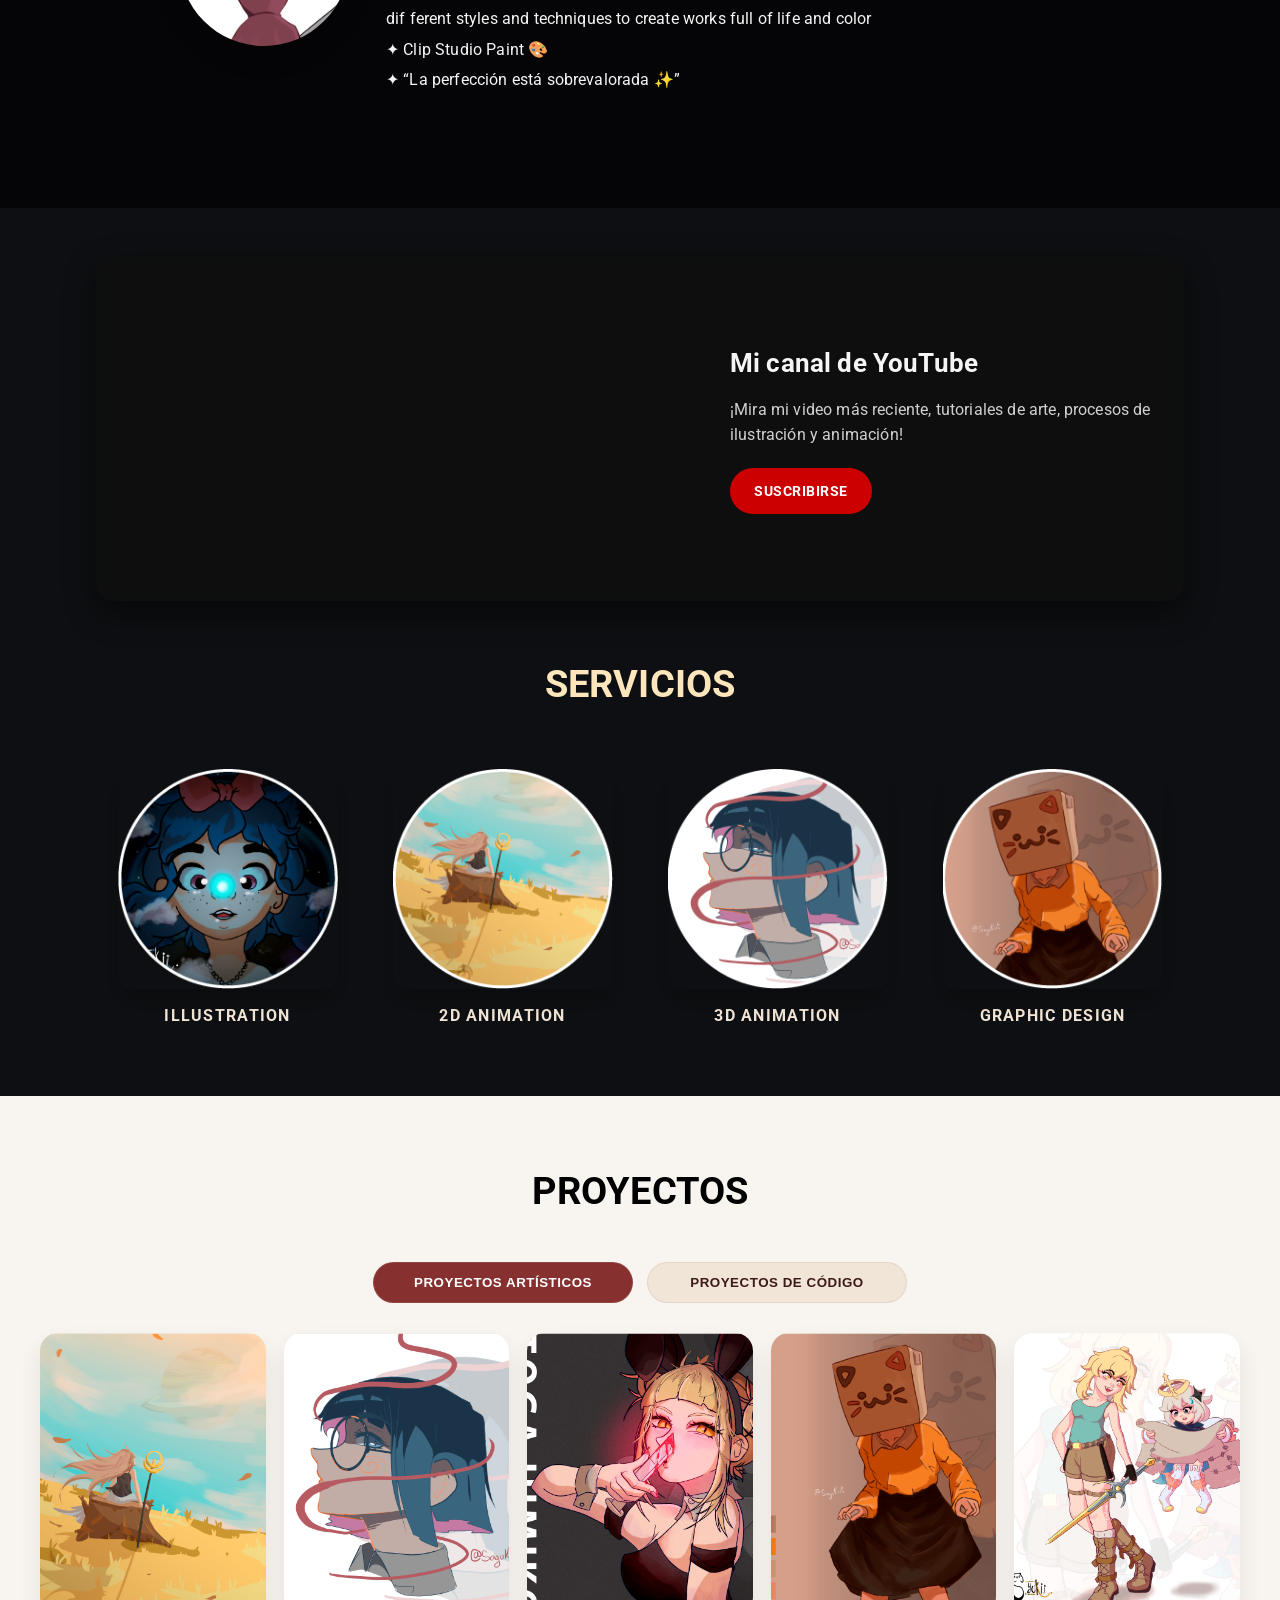
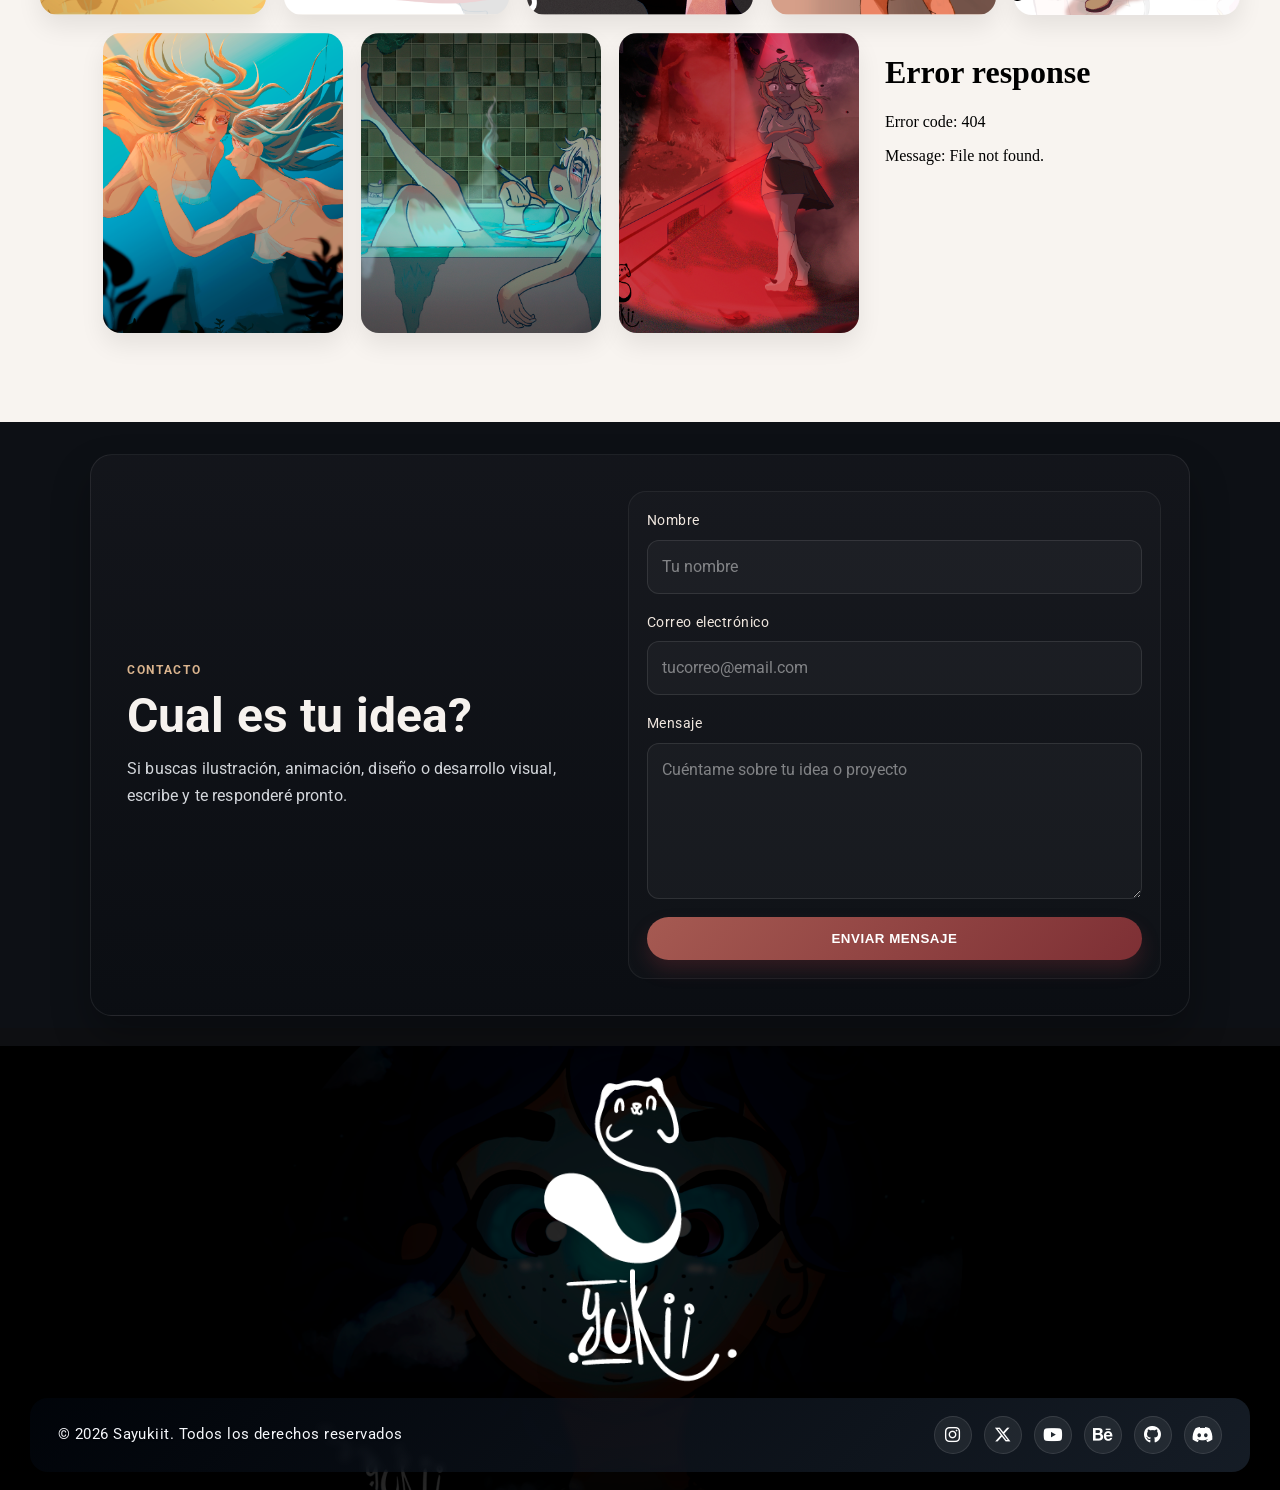
==== commit cc964fba: "v2.4 correcion para movil" ====
--- a/index.html
+++ b/index.html
@@ -142,7 +142,7 @@
       <div class="contact-shell">
         <div class="contact-copy">
           <p class="contact-kicker">Contacto</p>
-          <h2>Hablemos de tu próximo proyecto</h2>
+          <h2>Cual es tu idea?</h2>
           <p>Si buscas ilustración, animación, diseño o desarrollo visual, escribe y te responderé pronto.</p>
         </div>
 
--- a/estilo.css
+++ b/estilo.css
@@ -28,6 +28,9 @@
   background: var(--bg-dark);
   color: var(--text-light);
   font-family: "Roboto", sans-serif;
+  line-height: 1.6;
+  letter-spacing: 0.01em;
+  overflow-x: hidden;
 }
 
 main {
@@ -55,7 +58,7 @@
   background-image: url("img/sayukiit_banner.png");
   background-size: cover;
   background-repeat: no-repeat;
-  background-position: center;
+  background-position: center center;
 }
 
 .menu {
@@ -354,25 +357,27 @@
 }
 
 .services-section {
-  background: color var(--bg-dark);
+  background: var(--bg-dark);
   color: #fde6bc;
   text-align: center;
-  padding: 52px 20px 100px;
+  padding: 52px 5px 50px;
 }
 
 .cont_serv {
   display: flex;
   flex-wrap: wrap;
-  justify-content: space-around;
-  gap: 25px;
+  justify-content: center;
+  gap: 15px;
 }
 
 .servicios1,
 .servicios2,
 .servicios3,
 .servicios4 {
-  width: min(20%, 220px);
-  padding: 1%;
+  flex: 1 1 230px;
+  max-width: 260px;
+  padding: 14px 10px 18px;
+  text-align: center;
 }
 
 .servicios1 img,
@@ -380,11 +385,29 @@
 .servicios3 img,
 .servicios4 img {
   width: 100%;
-  border-radius: 12px;
+  max-width: 220px;
+  margin: 0 auto;
+  aspect-ratio: 1 / 1;
+  object-fit: cover;
+  border-radius: 14px;
+  display: block;
+  box-shadow: 0 12px 22px rgba(0, 0, 0, 0.22);
+  filter: saturate(0.92) contrast(1.02);
+}
+
+.servicios1 h2,
+.servicios2 h2,
+.servicios3 h2,
+.servicios4 h2 {
+  margin-top: 14px;
+  font-size: 1rem;
+  letter-spacing: 0.08em;
+  text-transform: uppercase;
+  color: #f5e8d8;
 }
 
 .projects-section {
-  background: #fff;
+  background: #f8f4f0;
   color: #000;
   padding: 5% 20px 7%;
 }
@@ -393,34 +416,39 @@
   display: flex;
   justify-content: center;
   gap: 14px;
-  margin: 0 auto 26px;
-  flex-wrap: wrap;
+  margin: 0 auto 30px;
+  flex-wrap: nowrap;
 }
 
 .project-filter {
   background: #f1e5d7;
   color: #3d1a1a;
-  border: 1px solid rgba(61, 26, 26, 0.35);
+  border: 1px solid rgba(61, 26, 26, 0.08);
   border-radius: 999px;
-  padding: 12px 22px;
+  padding: 12px 18px;
   font-weight: 700;
   text-transform: uppercase;
   letter-spacing: 0.04em;
   cursor: pointer;
   transition: all 0.2s ease;
+  flex: 1 1 0;
+  max-width: 260px;
+  white-space: nowrap;
 }
 
 .project-filter.active {
   background: #863030;
   color: #fff;
-  border-color: rgba(255, 255, 255, 0.15);
+  border-color: rgba(255, 255, 255, 0.1);
 }
 
 .project-gallery {
   display: none;
   flex-wrap: wrap;
-  justify-content: space-around;
+  justify-content: center;
   gap: 18px;
+  width: min(1200px, 100%);
+  margin: 0 auto;
 }
 
 .project-gallery.active {
@@ -435,8 +463,13 @@
 .proyectos6,
 .proyectos7,
 .proyectos8 {
-  width: min(25%, 260px);
+  flex: 1 1 220px;
+  max-width: 240px;
+  aspect-ratio: 4 / 5;
   overflow: hidden;
+  border-radius: 18px;
+  background: #efeae4;
+  box-shadow: 0 12px 24px rgba(15, 15, 15, 0.08);
 }
 
 .proyectos1 img,
@@ -448,6 +481,9 @@
 .proyectos7 img,
 .proyectos8 img {
   width: 100%;
+  height: 100%;
+  object-fit: cover;
+  display: block;
 }
 
 .contact-section {
@@ -643,36 +679,32 @@
 }
 
 @media (max-width: 768px) {
-  .contact-shell {
-    grid-template-columns: 1fr;
-    padding: 26px 18px;
-  }
-
-  .contact-copy {
-    text-align: center;
-    padding: 0;
-  }
-
-  .site-footer {
-    padding: 22px 12px 14px;
-  }
-
-  .footer-bar {
-    flex-direction: column;
-    padding: 16px 18px;
-    border-radius: 14px;
-  }
-
-  .footer-bar p {
-    text-align: center;
-  }
-}
-
-@media (max-width: 768px) {
+  .project-switcher {
+    gap: 8px;
+    flex-wrap: nowrap !important;
+    display: flex !important;
+  }
+
+  .project-filter {
+    padding: 10px 10px;
+    font-size: 0.68rem;
+    letter-spacing: 0.02em;
+    flex: 1 1 0;
+  }
+
   .menu {
     justify-content: center;
     gap: 14px;
     padding: 0 18px;
+    height: 64px;
+  }
+
+  .site-header {
+    width: 100vw;
+    margin-left: calc(50% - 50vw);
+    height: 480px;
+    background-size: cover;
+    background-position: center center;
   }
 
   .hero-slider {
@@ -697,10 +729,43 @@
     justify-content: center;
   }
 
+  .cont_serv {
+    gap: 14px;
+  }
+
   .servicios1,
   .servicios2,
   .servicios3,
-  .servicios4,
+  .servicios4 {
+    flex: 0 1 calc(50% - 10px);
+    max-width: 180px;
+    padding: 8px 8px 12px;
+  }
+
+  .servicios1 img,
+  .servicios2 img,
+  .servicios3 img,
+  .servicios4 img {
+    width: 100%;
+    max-width: 170px;
+  }
+
+  .servicios1 h2,
+  .servicios2 h2,
+  .servicios3 h2,
+  .servicios4 h2 {
+    font-size: 0.76rem;
+    letter-spacing: 0.05em;
+  }
+
+  .project-gallery {
+    gap: 10px;
+  }
+
+  .project-gallery.active {
+    display: flex;
+  }
+
   .proyectos1,
   .proyectos2,
   .proyectos3,
@@ -709,7 +774,33 @@
   .proyectos6,
   .proyectos7,
   .proyectos8 {
-    width: 100%;
+    flex: 0 1 calc(50% - 10px);
+    max-width: 200px;
+    min-width: 0;
+  }
+
+  .contact-shell {
+    grid-template-columns: 1fr;
+    padding: 26px 18px;
+  }
+
+  .contact-copy {
+    text-align: center;
+    padding: 0;
+  }
+
+  .site-footer {
+    padding: 22px 12px 14px;
+  }
+
+  .footer-bar {
+    flex-direction: column;
+    padding: 16px 18px;
+    border-radius: 14px;
+  }
+
+  .footer-bar p {
+    text-align: center;
   }
 
   .yt-info {
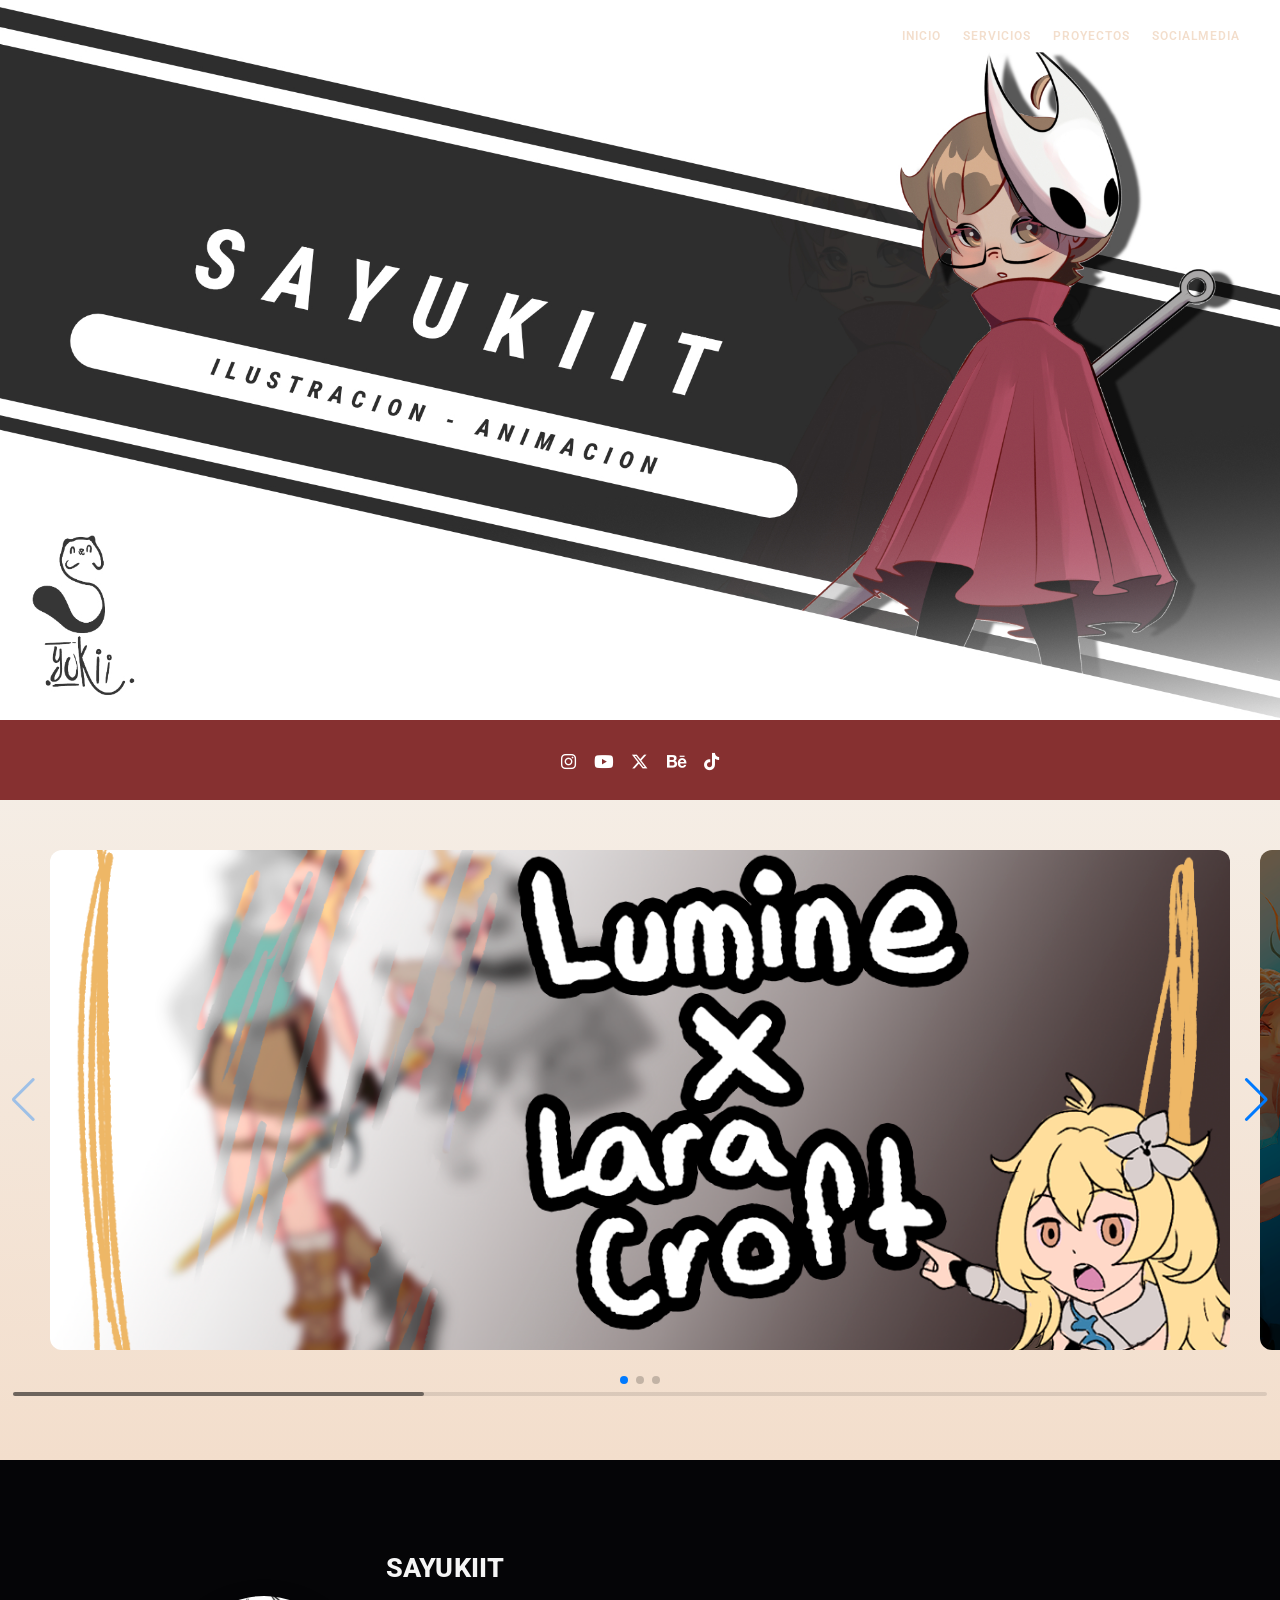
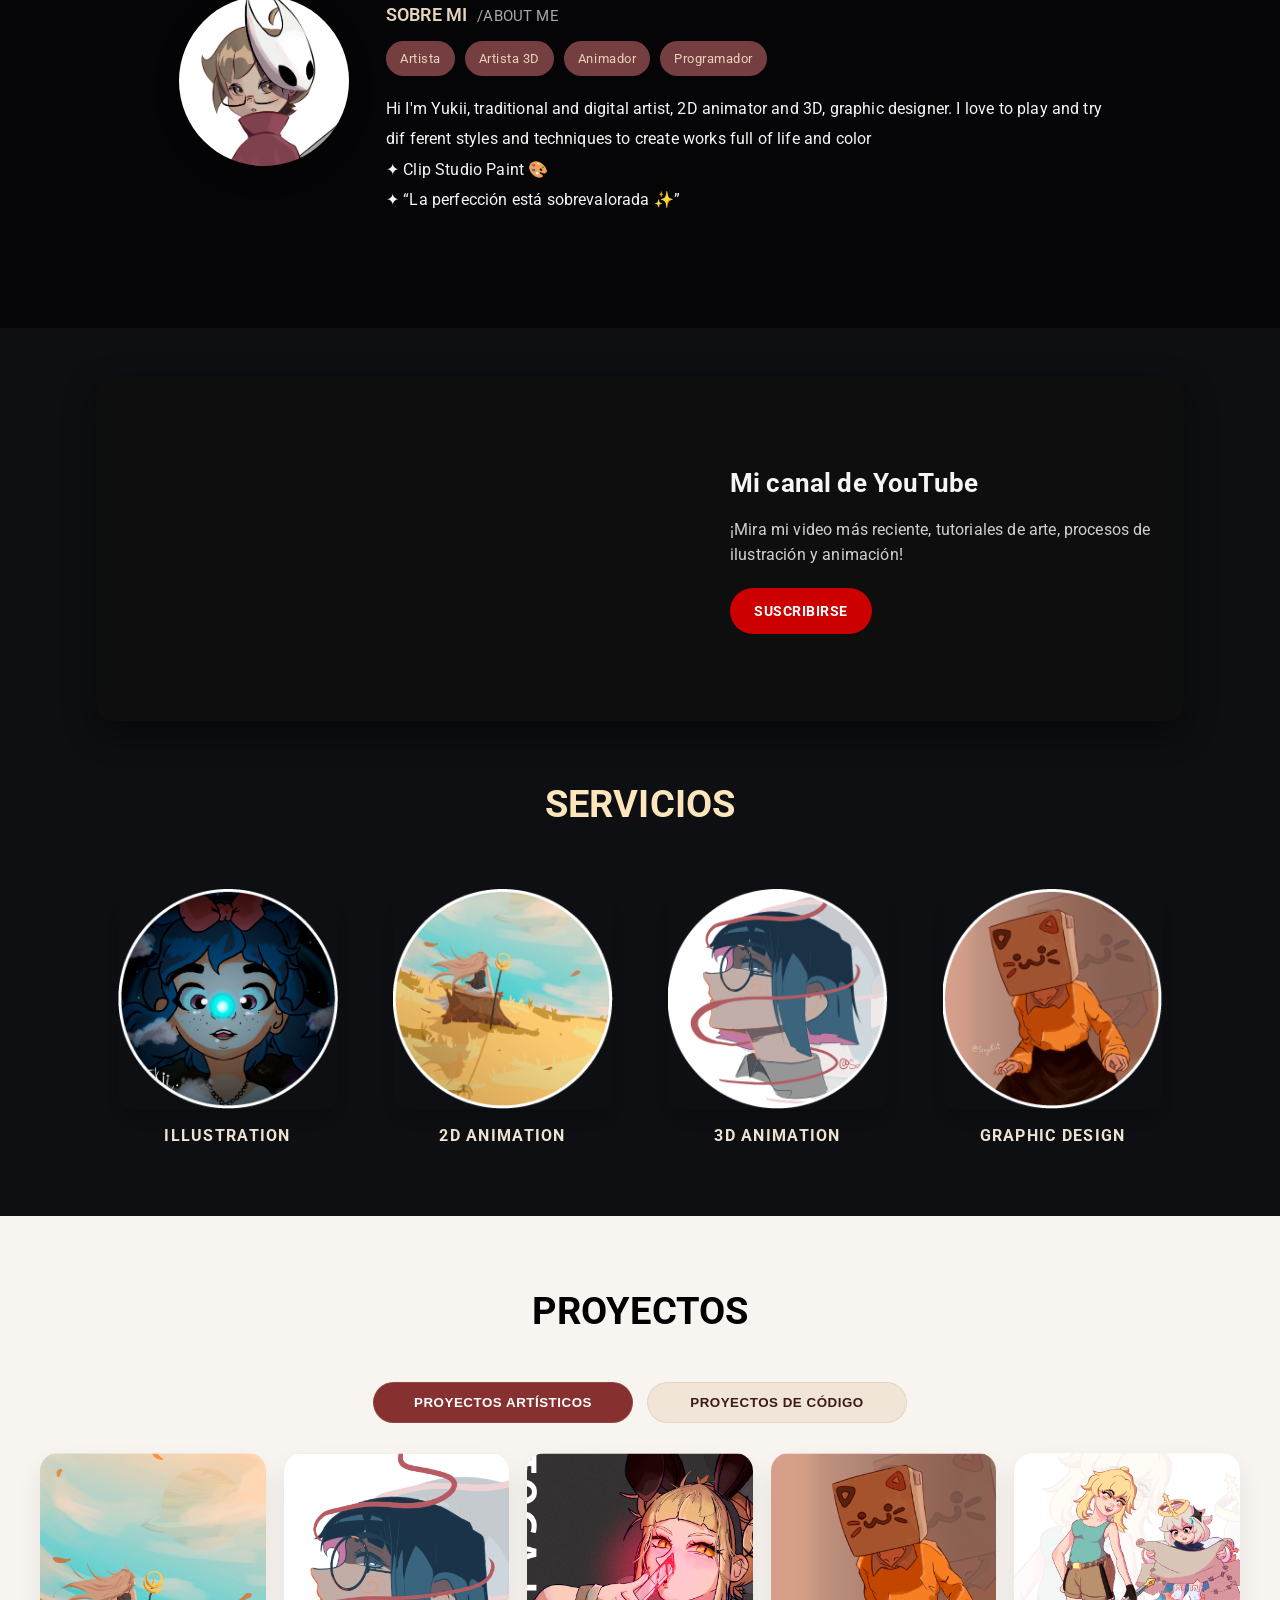
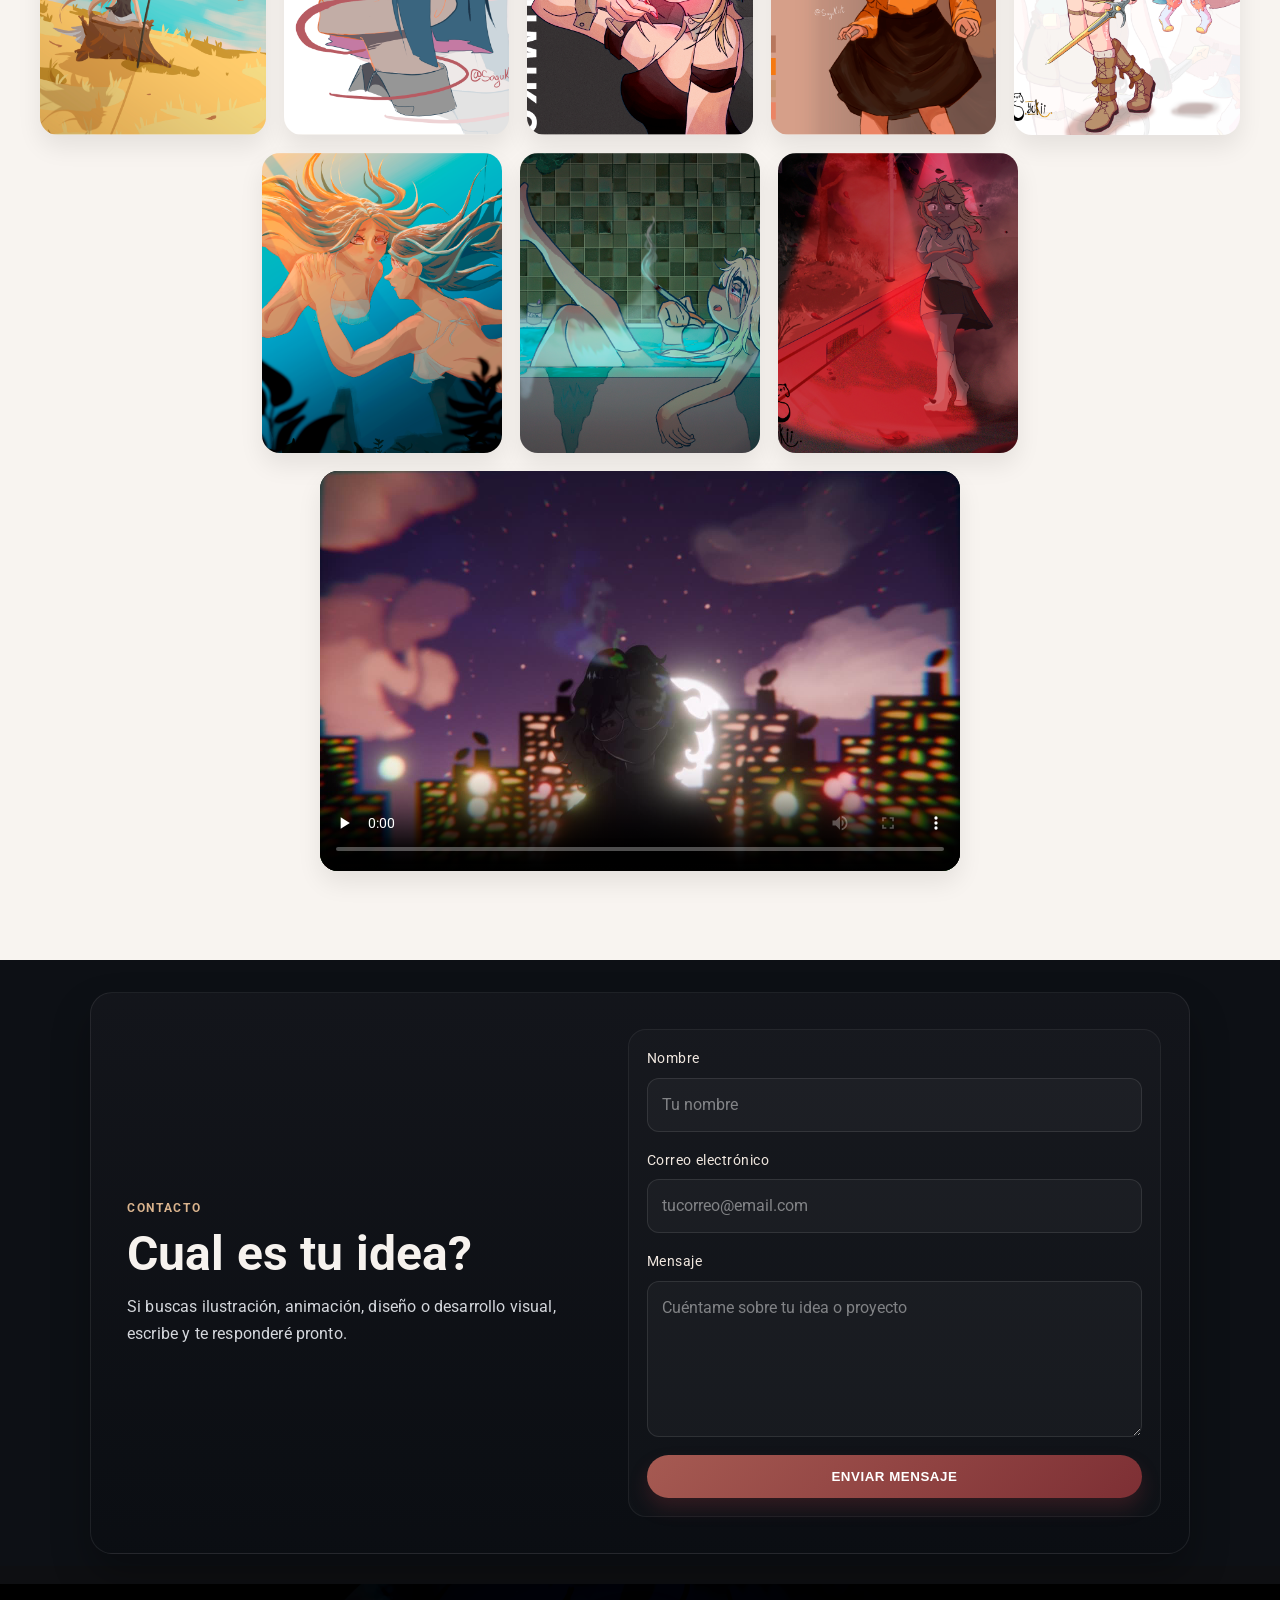
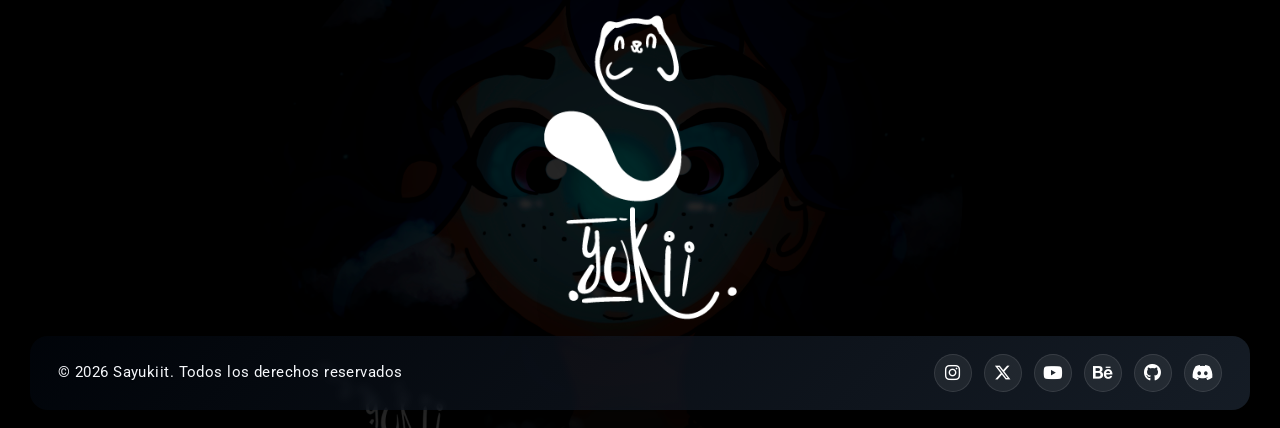
==== commit 4a1893fe: "v2.5 reemplazo de elementos e imagenes" ====
--- a/index.html
+++ b/index.html
@@ -3,10 +3,63 @@
   <head>
     <meta charset="utf-8">
     <meta name="viewport" content="width=device-width, initial-scale=1.0">
-    <title>Sayukiit</title>
-    <link rel="icon" href="img/yukicon3.jpg">
+    <title>Sayukiit | Ilustración y diseño</title>
+
+    <!-- Metadata base -->
+    <meta name="description" content="Portafolio de Sayukiit (Yukii): ilustración digital y tradicional, animación 2D/3D y diseño gráfico. Proyectos, proceso creativo y contacto.">
+    <meta name="author" content="Sayukiit">
+    <meta name="theme-color" content="#863030">
+    <link rel="canonical" href="https://santiago2413.github.io/Syukiit/">
+
+    <!-- Open Graph (Facebook, WhatsApp, LinkedIn, Discord…) -->
+    <meta property="og:type" content="website">
+    <meta property="og:site_name" content="Sayukiit">
+    <meta property="og:locale" content="es_ES">
+    <meta property="og:title" content="Sayukiit | Ilustración, animación 2D/3D y diseño gráfico">
+    <meta property="og:description" content="Portafolio de Sayukiit (Yukii): ilustración digital y tradicional, animación 2D/3D y diseño gráfico. Proyectos, proceso creativo y contacto.">
+    <meta property="og:url" content="https://santiago2413.github.io/Syukiit/">
+    <meta property="og:image" content="https://santiago2413.github.io/Syukiit/img/og-sayukiit.jpg">
+    <meta property="og:image:type" content="image/jpeg">
+    <meta property="og:image:width" content="1200">
+    <meta property="og:image:height" content="630">
+    <meta property="og:image:alt" content="Ilustración de portada del portafolio de Sayukiit">
+
+    <!-- Twitter / X -->
+    <meta name="twitter:card" content="summary_large_image">
+    <meta name="twitter:title" content="Sayukiit | Ilustración, animación 2D/3D y diseño gráfico">
+    <meta name="twitter:description" content="Portafolio de Sayukiit (Yukii): ilustración digital y tradicional, animación 2D y 3D y diseño gráfico.">
+    <meta name="twitter:image" content="https://santiago2413.github.io/Syukiit/img/og-sayukiit.jpg">
+
+    <!-- Iconos -->
+    <link rel="icon" type="image/png" sizes="64x64" href="img/favicon-64.png">
+    <link rel="apple-touch-icon" sizes="180x180" href="img/apple-touch-icon.png">
+
+    <!-- Datos estructurados -->
+    <script type="application/ld+json">
+      {
+        "@context": "https://schema.org",
+        "@type": "Person",
+        "name": "Sayukiit",
+        "alternateName": "Yukii",
+        "url": "https://santiago2413.github.io/Syukiit/",
+        "image": "https://santiago2413.github.io/Syukiit/img/yukicon3.jpg",
+        "jobTitle": "Artista digital, animador 2D/3D y diseñador gráfico",
+        "description": "Portafolio de ilustración, animación 2D y 3D y diseño gráfico de Sayukiit (Yukii).",
+        "knowsAbout": ["Ilustración digital", "Animación 2D", "Animación 3D", "Diseño gráfico"],
+        "sameAs": [
+          "https://www.instagram.com/sayukiit/",
+          "https://www.youtube.com/@sayukiit",
+          "https://x.com/sayukiit_24",
+          "https://www.behance.net/syukiit",
+          "https://www.tiktok.com/@sayukiit"
+        ]
+      }
+    </script>
+
     <link rel="preconnect" href="https://fonts.googleapis.com">
     <link rel="preconnect" href="https://fonts.gstatic.com" crossorigin>
+    <link rel="preconnect" href="https://cdnjs.cloudflare.com" crossorigin>
+    <link rel="preconnect" href="https://cdn.jsdelivr.net" crossorigin>
     <link rel="stylesheet" href="https://fonts.googleapis.com/css2?family=Roboto:wght@100;300;400;500;700;900&display=swap">
     <link rel="stylesheet" href="https://cdnjs.cloudflare.com/ajax/libs/font-awesome/6.5.2/css/all.min.css" crossorigin="anonymous">
     <link rel="stylesheet" href="https://cdn.jsdelivr.net/npm/swiper@11/swiper-bundle.min.css">
@@ -90,7 +143,7 @@
       <div class="yt-featured-banner">
         <div class="yt-content">
           <div class="yt-video-wrapper">
-            <iframe src="https://www.youtube.com/embed/rhbFWE4idHI?si=NEuP9lQ5Q60zVqEo" title="Último video" allow="accelerometer; autoplay; clipboard-write; encrypted-media; gyroscope; picture-in-picture; web-share" allowfullscreen></iframe>
+            <iframe src="https://www.youtube.com/embed/rhbFWE4idHI?si=NEuP9lQ5Q60zVqEo" title="Último video" loading="lazy" allow="accelerometer; autoplay; clipboard-write; encrypted-media; gyroscope; picture-in-picture" allowfullscreen></iframe>
           </div>
           <div class="yt-info">
             <h2></i> Mi canal de YouTube</h2>
@@ -126,7 +179,12 @@
           <div class="proyectos6"><img src="img/sayukiit_bea.png" alt="Proyecto Bea"></div>
           <div class="proyectos7"><img src="img/sayukiit_shower.png" alt="Proyecto Shower"></div>
           <div class="proyectos8"><img src="img/sayukiit_street.png" alt="Proyecto Street"></div>
-          <div class="proyectos9"><iframe src="Tablet Version 11 - Sayukiit.mp4" frameborder="0" allowfullscreen></iframe></div>
+          <div class="proyectos9">
+            <video class="project-video" controls preload="none" playsinline width="1920" height="1200" poster="img/tablet-version-11-poster.jpg">
+              <source src="img/tablet-version-11.mp4" type="video/mp4">
+              Tu navegador no admite vídeo HTML5. <a href="img/tablet-version-11.mp4">Descarga el vídeo</a>.
+            </video>
+          </div>
         </div>
 
         <div class="project-gallery" data-gallery="code">
--- a/estilo.css
+++ b/estilo.css
@@ -54,11 +54,16 @@
 
 .site-header {
   position: relative;
-  height: 600px;
-  background-image: url("img/sayukiit_banner.png");
+  width: 100%;
+  /* La caja mantiene la proporción real del banner (2000x1125) y con
+     background-size: cover la imagen se ve completa, sin recortes ni
+     franjas vacías, en cualquier ancho de pantalla. */
+  aspect-ratio: 2000 / 1125;
+  background-image: url("img/BANNERYUKII2.jpg");
   background-size: cover;
   background-repeat: no-repeat;
   background-position: center center;
+  background-color: var(--vino-dark);
 }
 
 .menu {
@@ -73,8 +78,7 @@
   justify-content: flex-end;
   gap: 22px;
   padding: 0 40px;
-  background-color: rgba(134, 48, 48, 0.92);
-  box-shadow: 0 2px 12px rgba(0, 0, 0, 0.12);
+  background-color: rgba(116, 116, 116, 0);
   z-index: 2000;
   transition: background-color 0.3s ease, box-shadow 0.3s ease;
 }
@@ -486,6 +490,26 @@
   display: block;
 }
 
+/* Tarjeta de vídeo: el clip es 1920x1200, así que la caja mantiene 16/10 */
+.proyectos9 {
+  flex: 0 1 100%;
+  max-width: 640px;
+  aspect-ratio: 16 / 10;
+  overflow: hidden;
+  border-radius: 18px;
+  background: #000;
+  box-shadow: 0 12px 24px rgba(15, 15, 15, 0.08);
+}
+
+.project-video {
+  width: 100%;
+  height: 100%;
+  display: block;
+  object-fit: cover;
+  background: #000;
+}
+
+
 .contact-section {
   padding: 32px 20px 12px;
   background: #0d1015;
@@ -700,11 +724,9 @@
   }
 
   .site-header {
-    width: 100vw;
-    margin-left: calc(50% - 50vw);
-    height: 480px;
-    background-size: cover;
-    background-position: center center;
+    /* Hereda la proporción 2000/1125 del bloque base: la imagen se ve
+       entera también en móvil, sin alto fijo ni 100vw (evita desbordes). */
+    aspect-ratio: 2000 / 1125;
   }
 
   .hero-slider {
@@ -779,6 +801,11 @@
     min-width: 0;
   }
 
+  .proyectos9 {
+    flex: 0 1 100%;
+    max-width: 100%;
+  }
+
   .contact-shell {
     grid-template-columns: 1fr;
     padding: 26px 18px;
